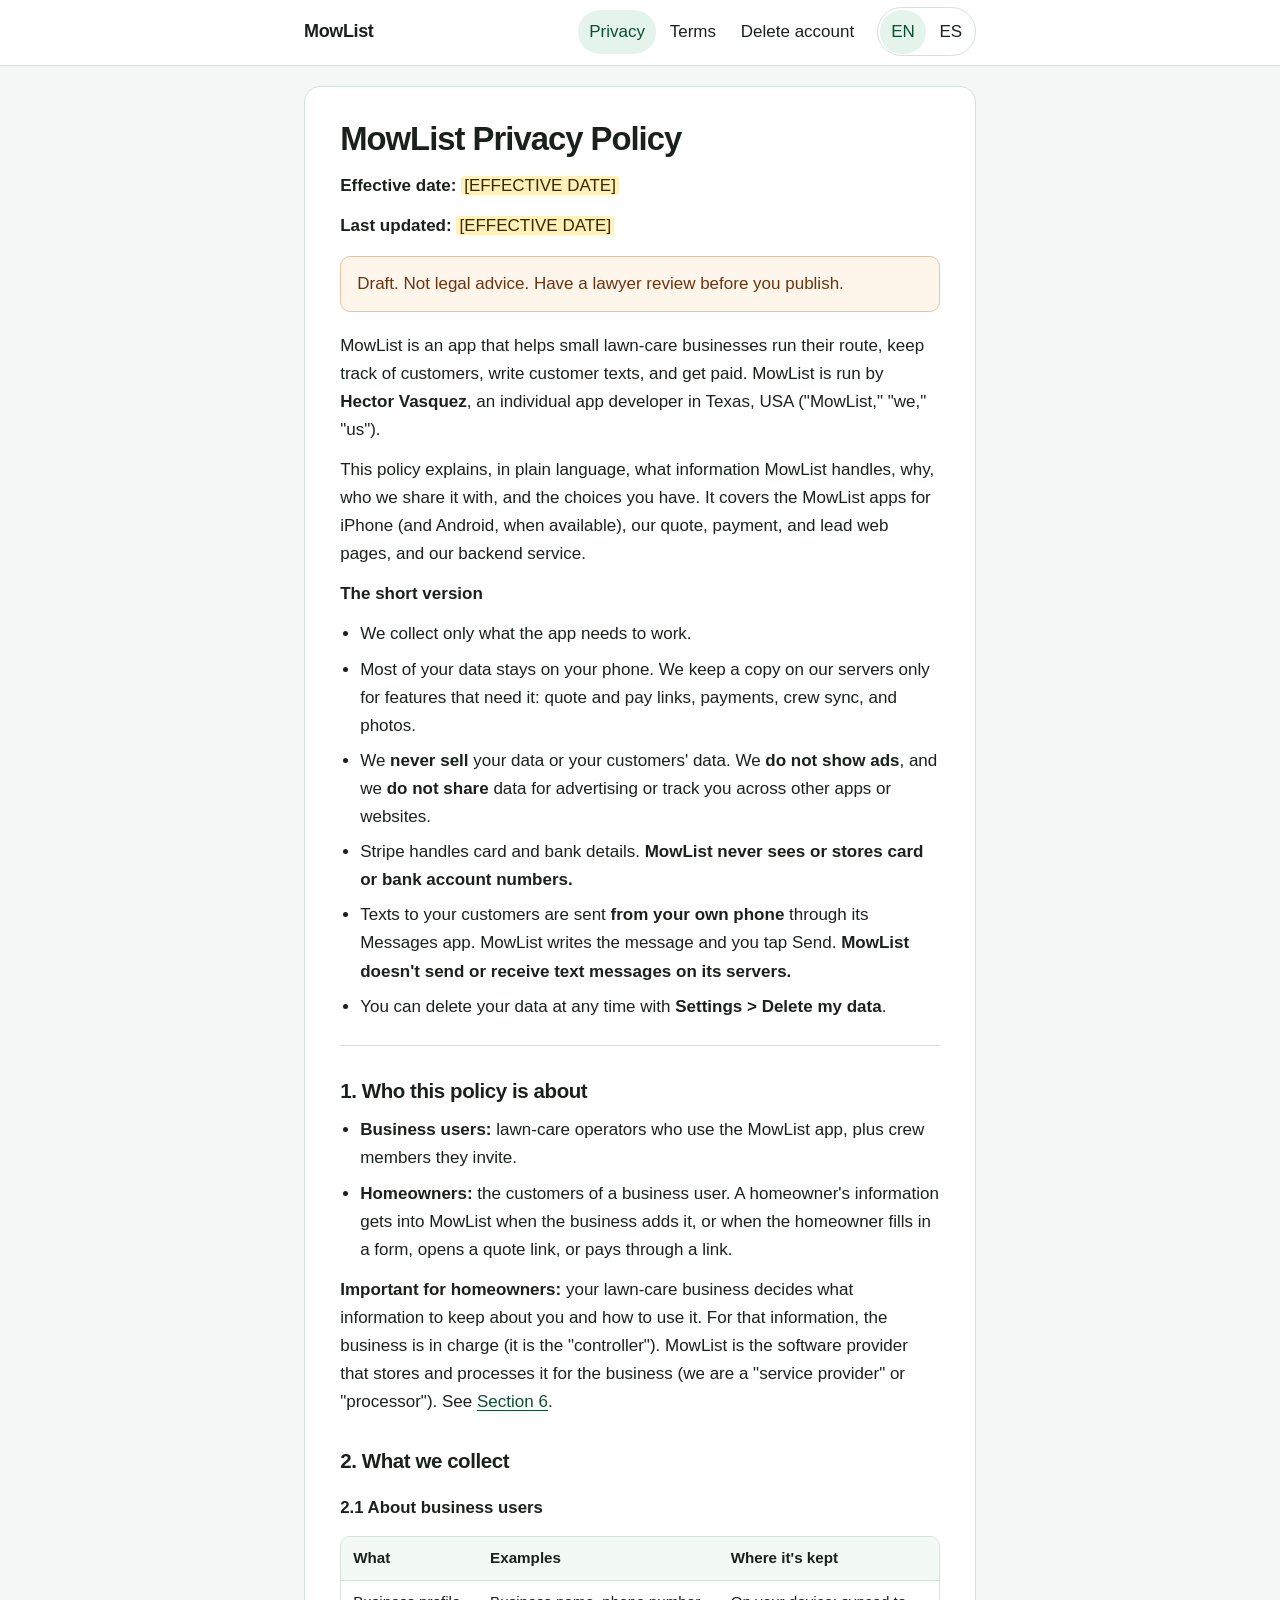
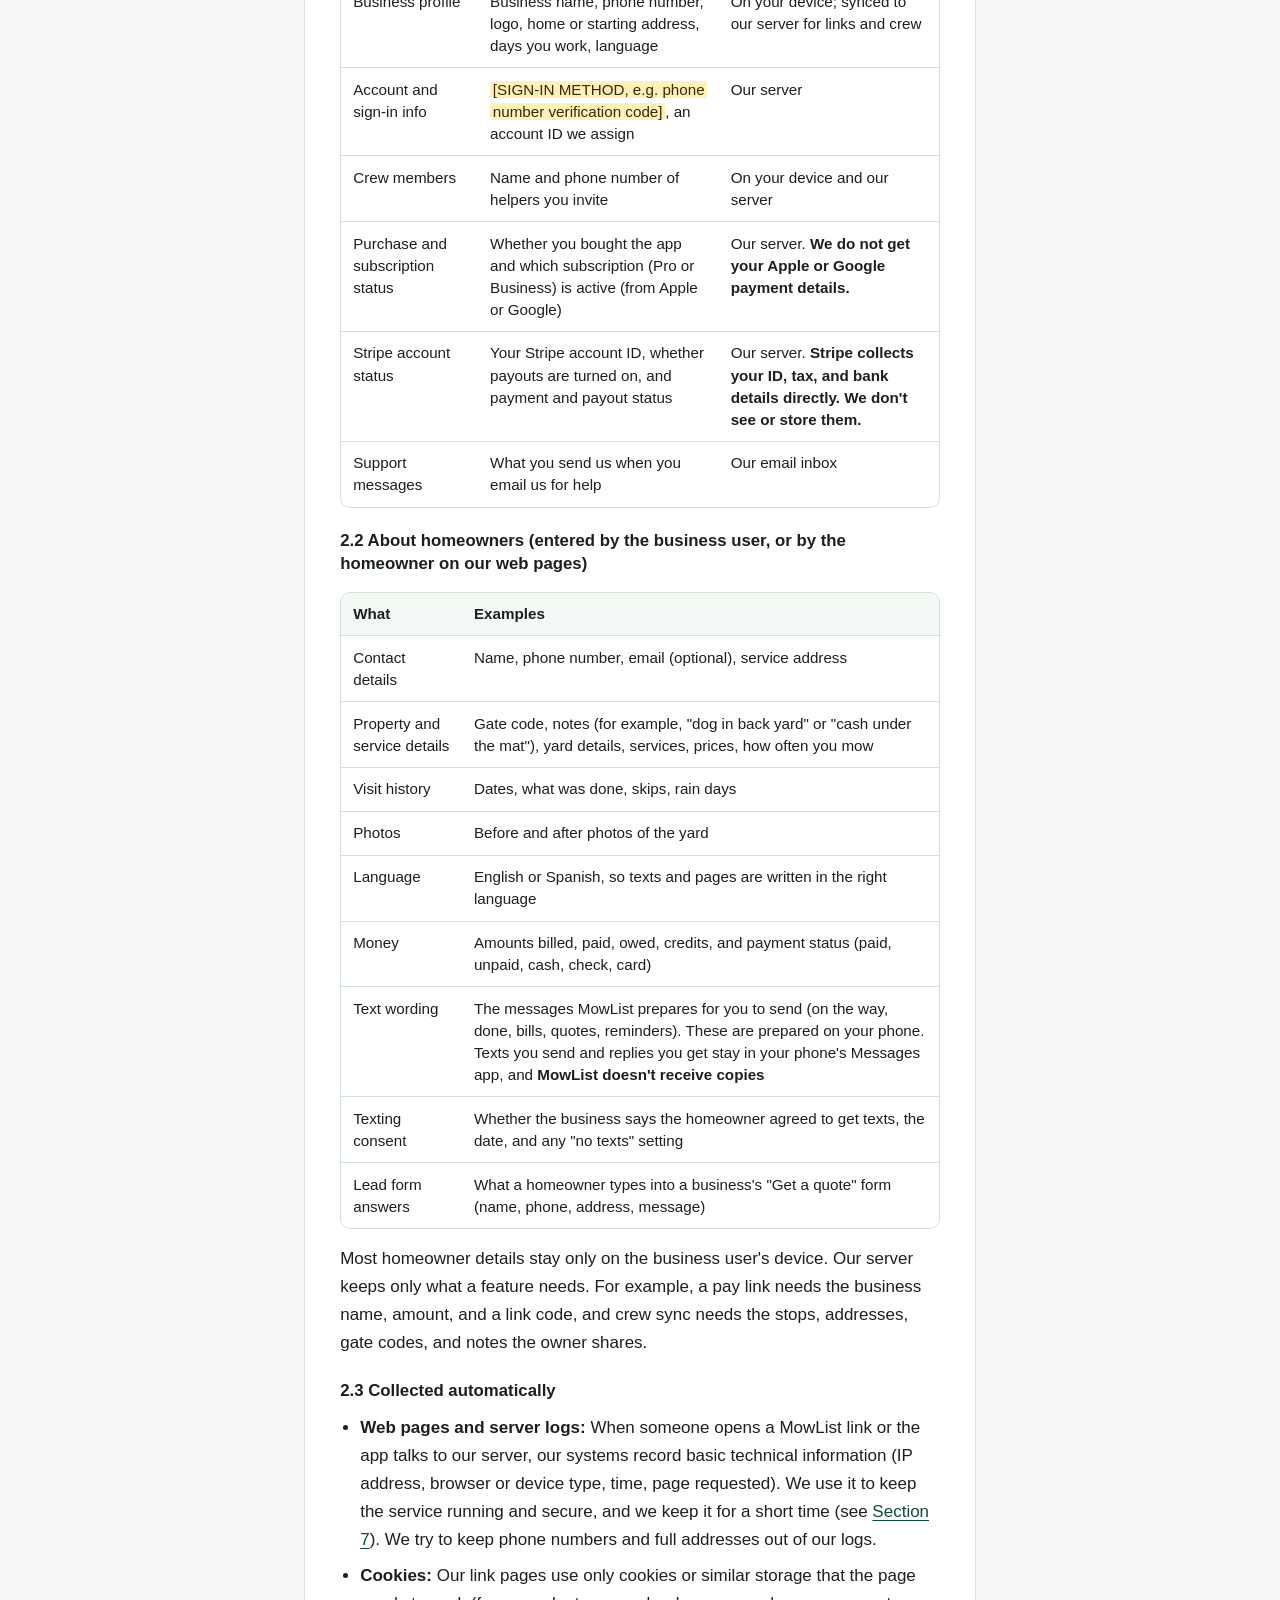
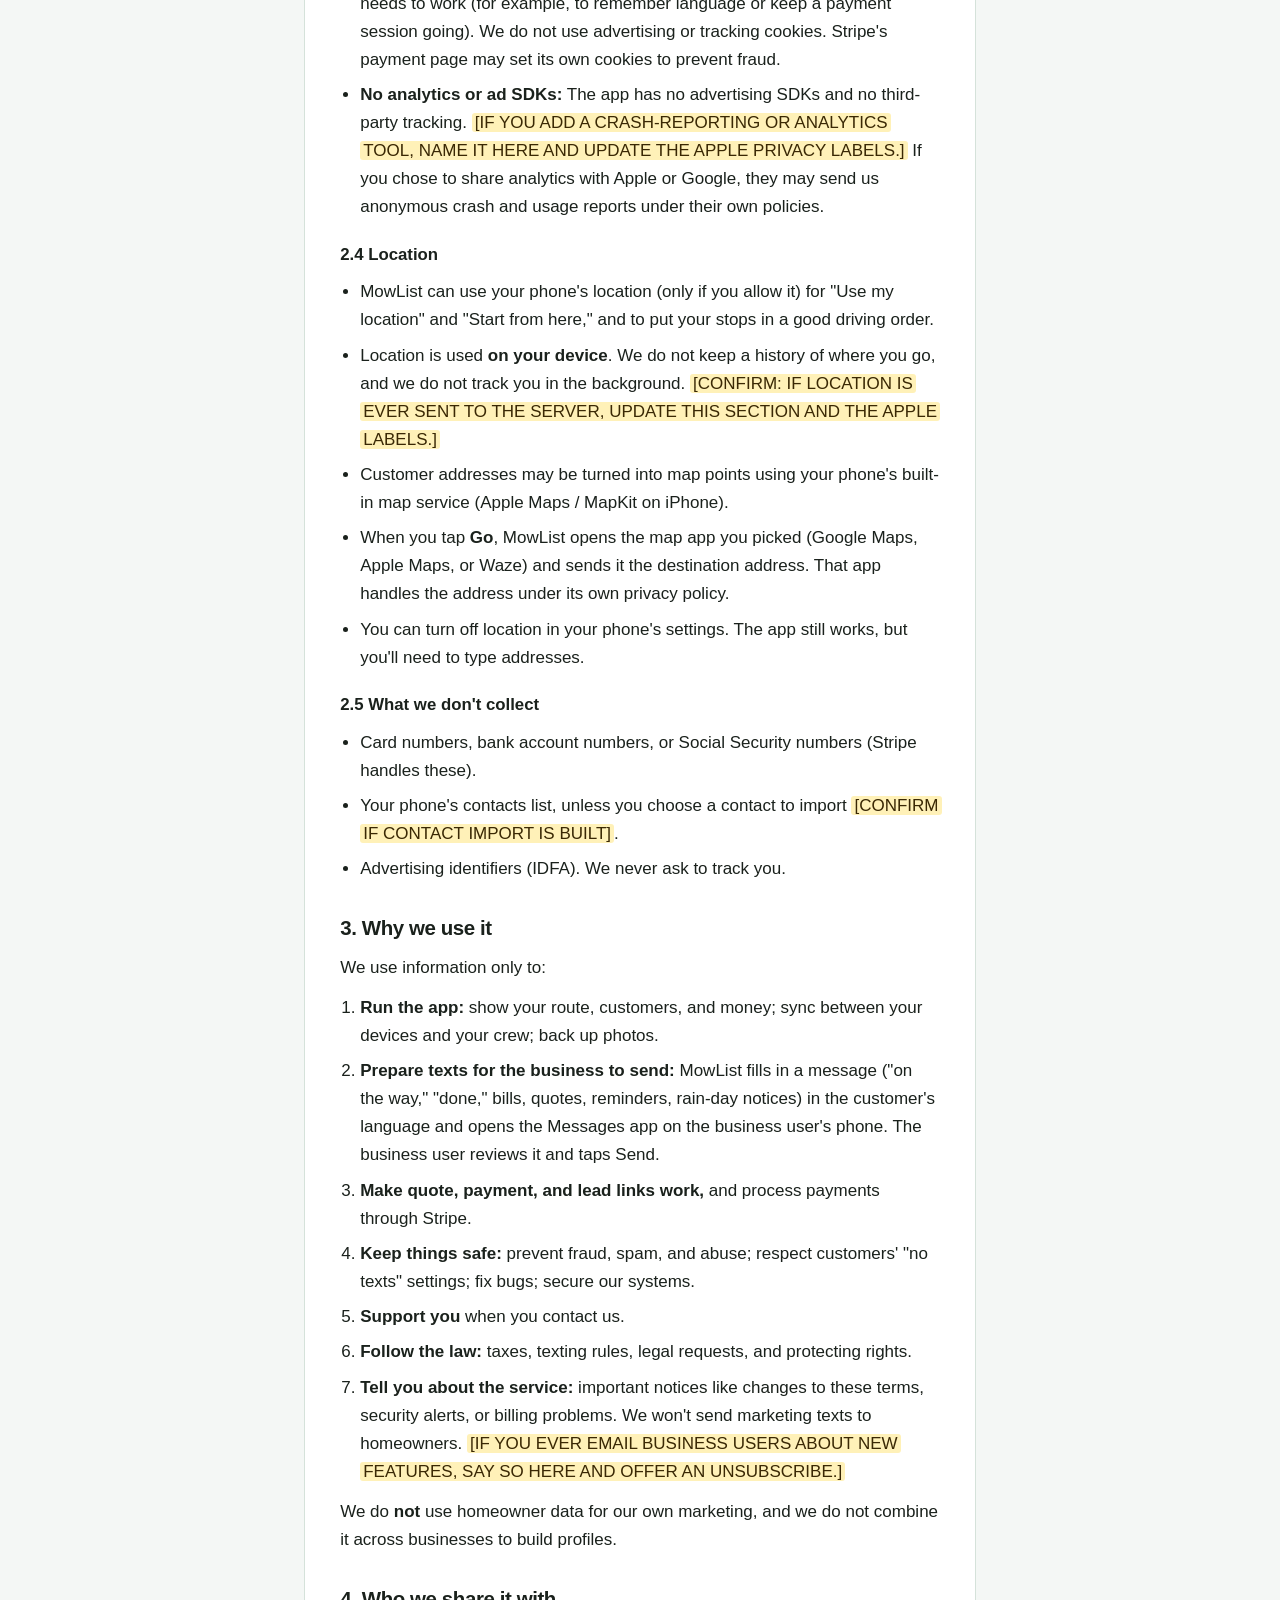
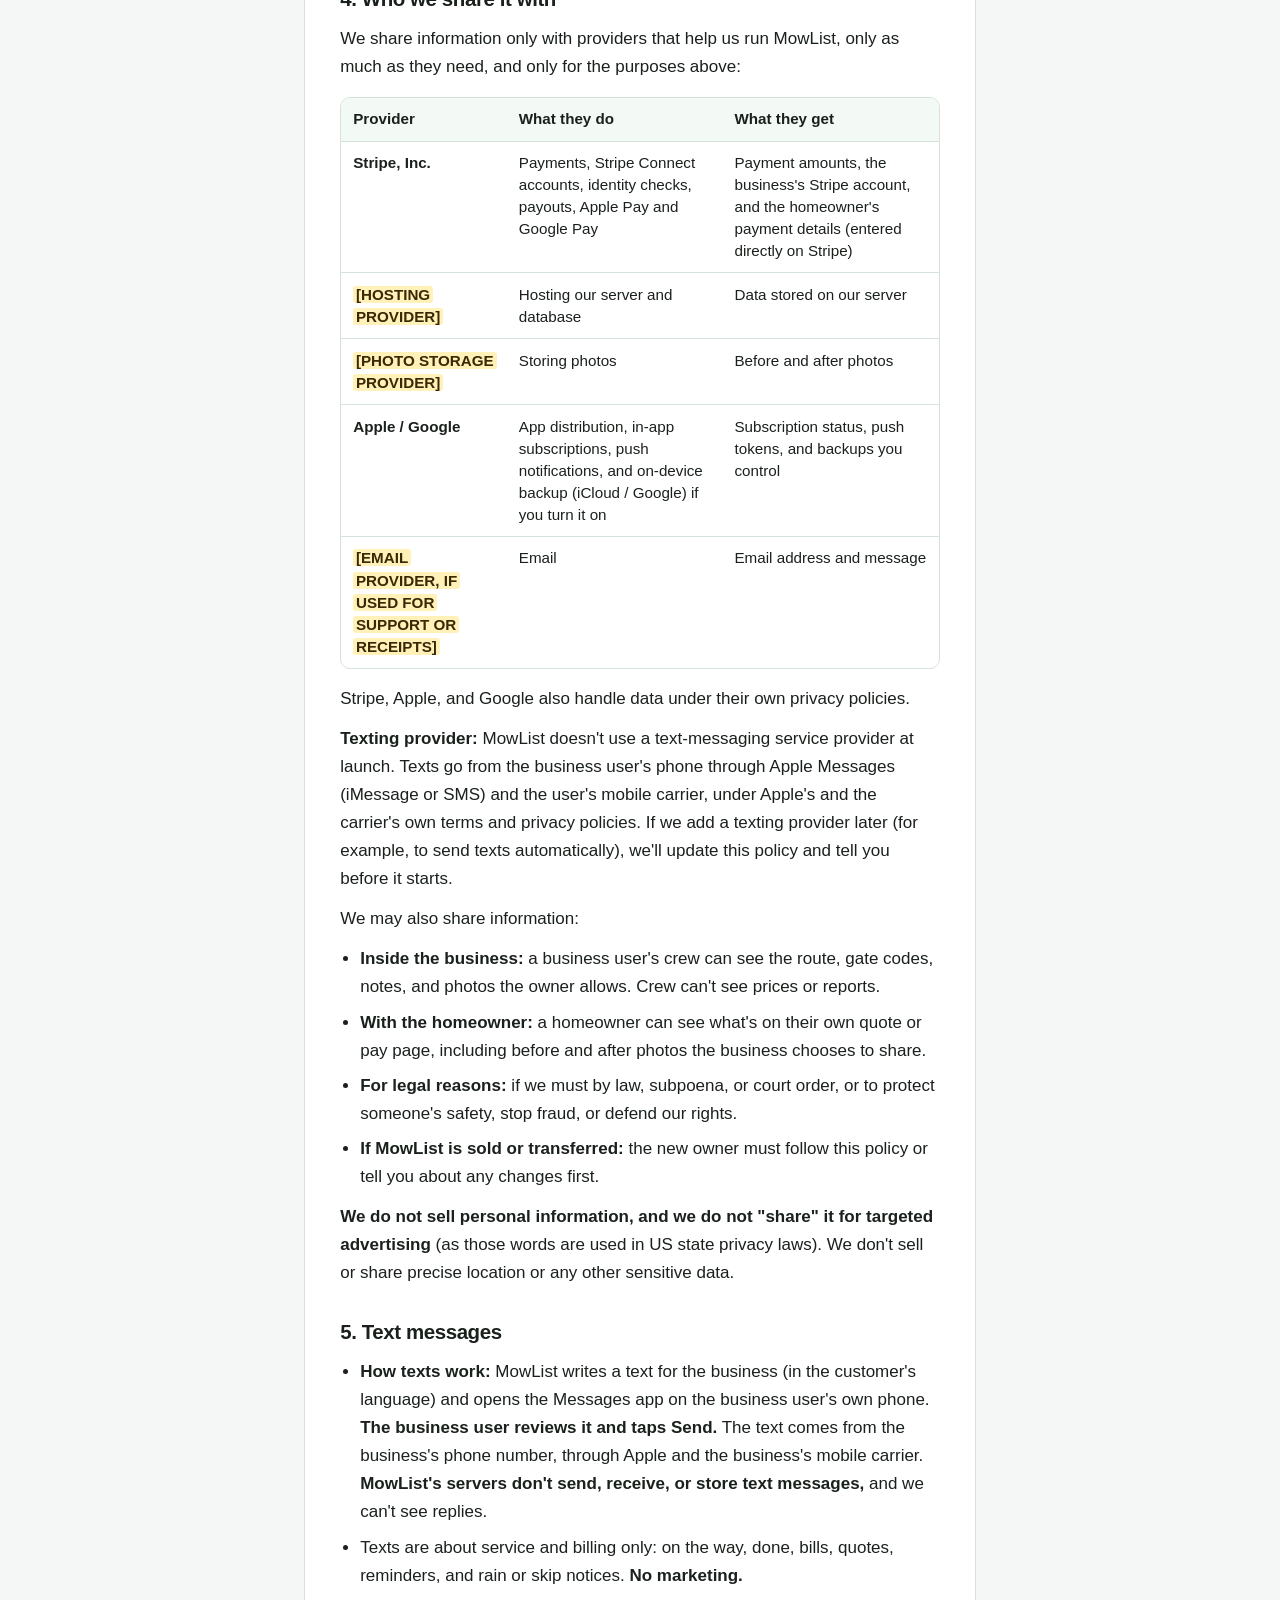
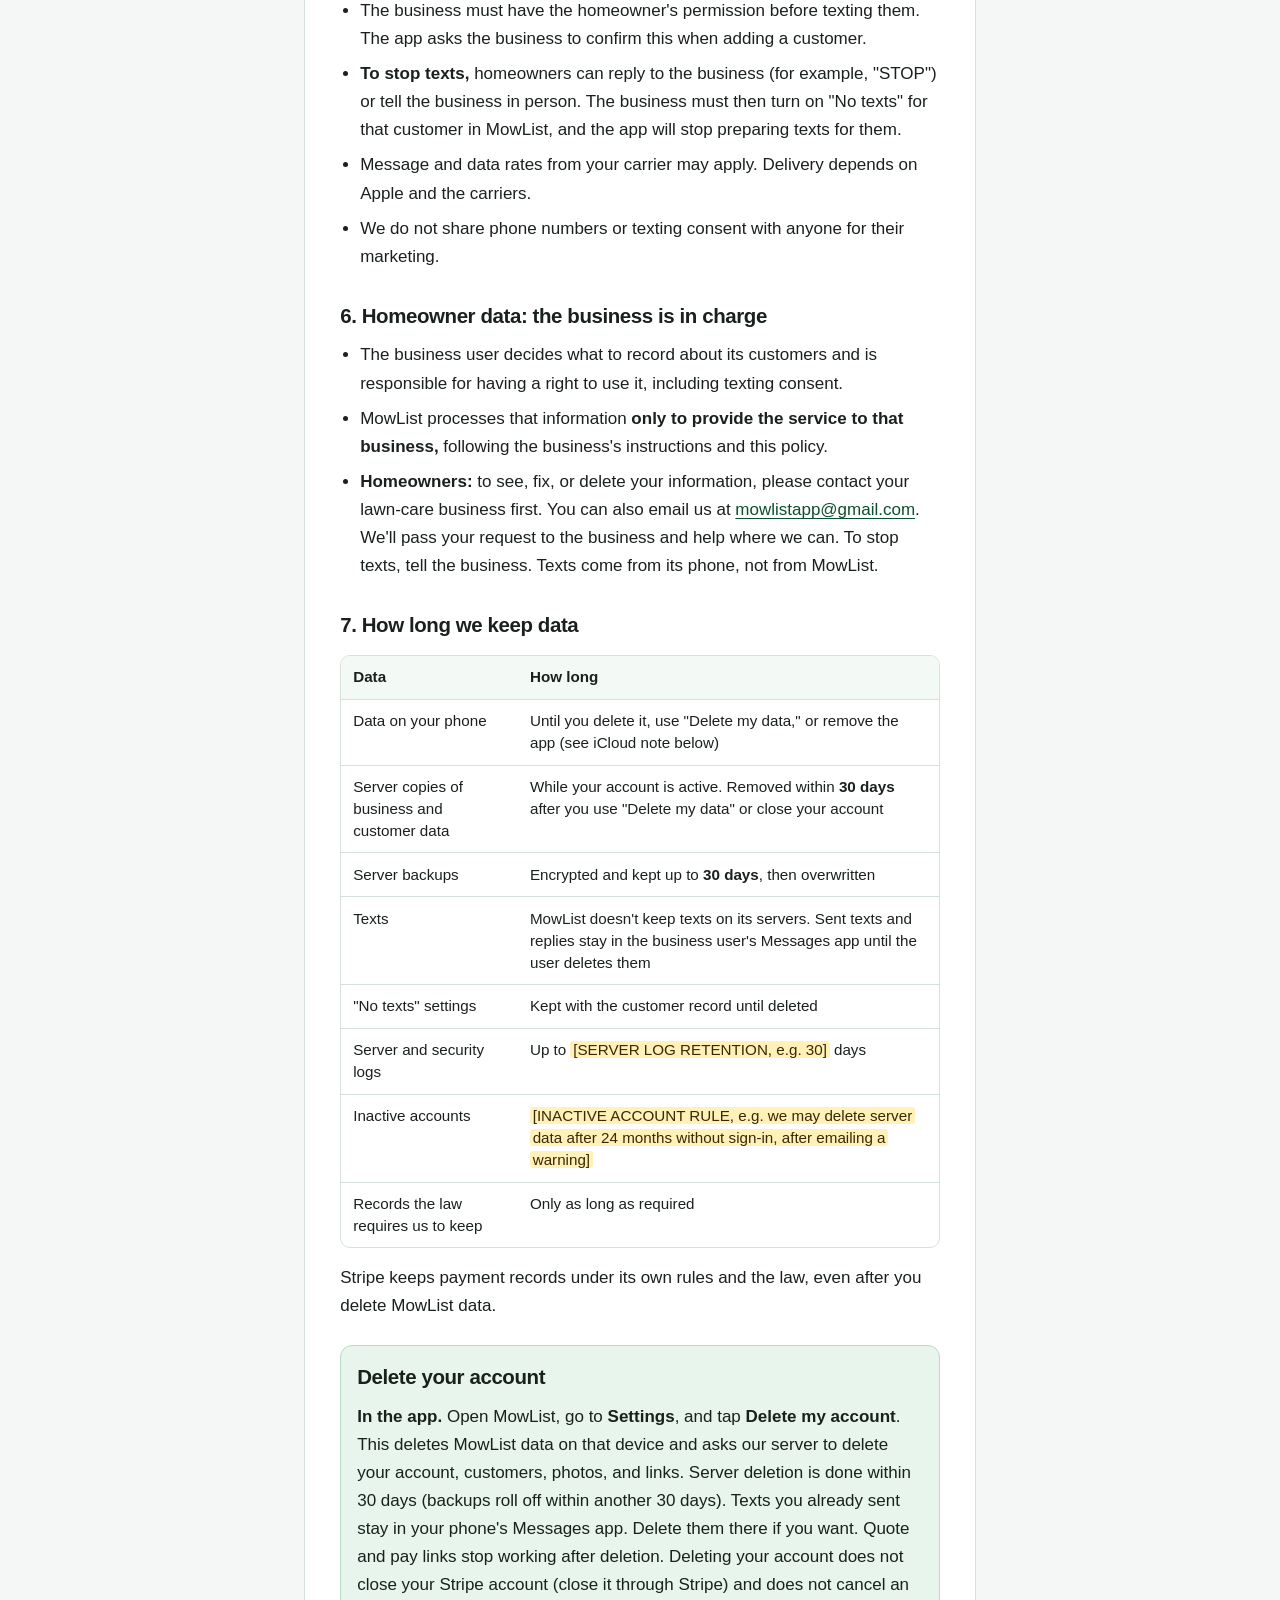
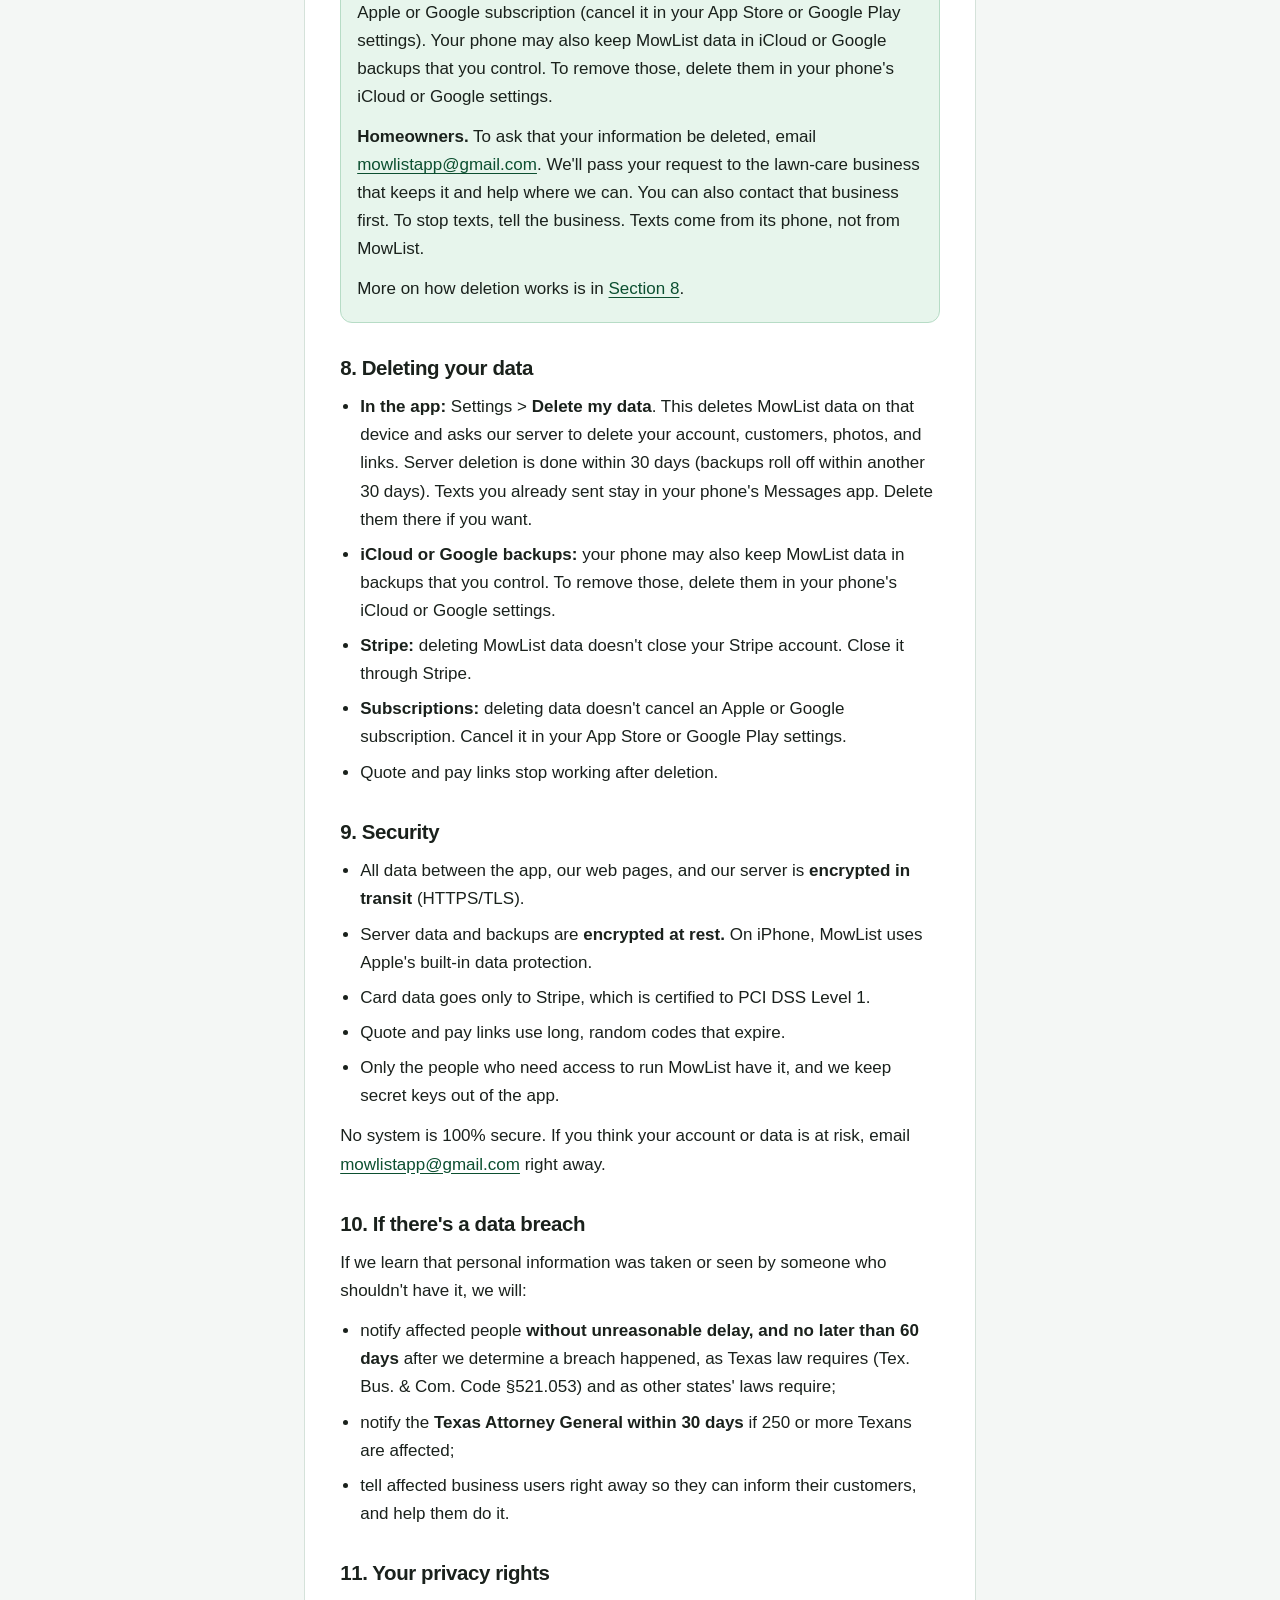
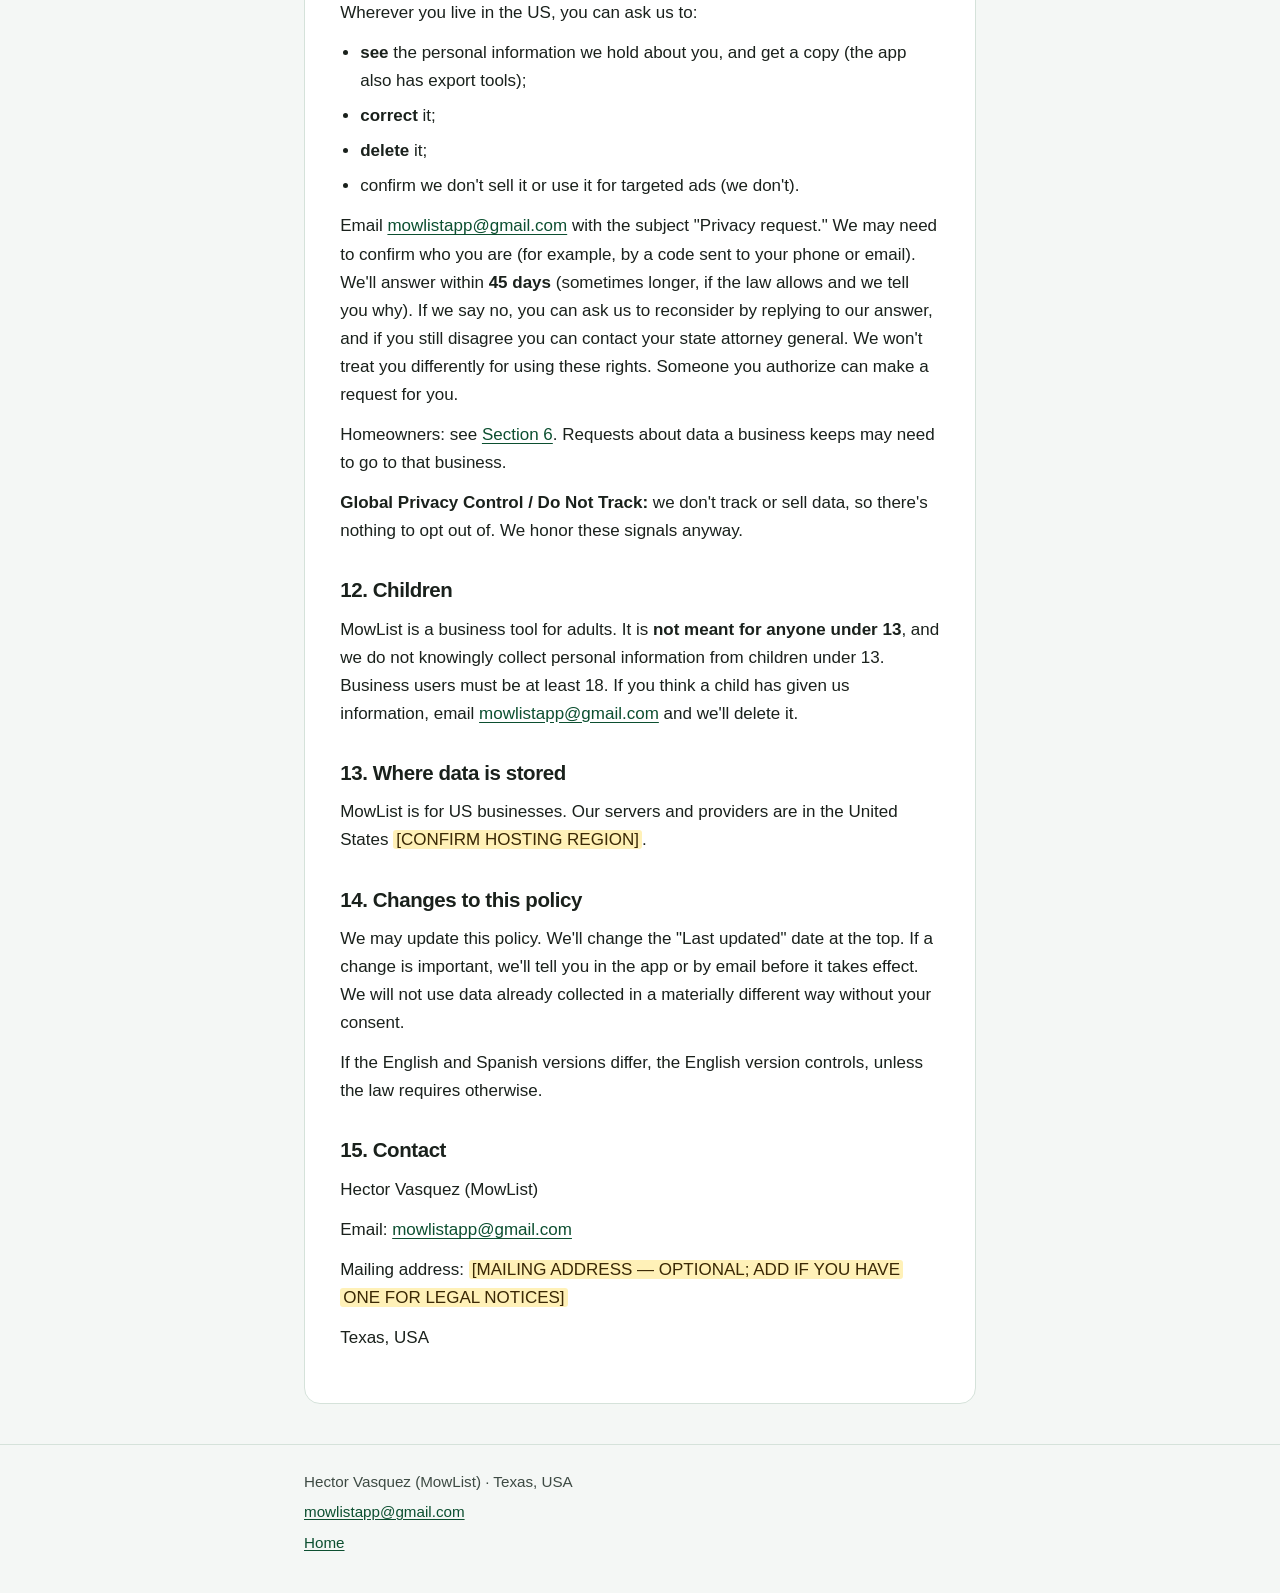
==== privacy.html @ 40f7800d "Publish MowList privacy and terms as static pages Add English and Spanish legal pages for GitHub Pag" ====
<!DOCTYPE html>
<html lang="en">
<head>
  <meta charset="utf-8">
  <meta name="viewport" content="width=device-width, initial-scale=1">
  <meta name="color-scheme" content="light">
  <title>Privacy Policy · MowList</title>
  <meta name="description" content="How MowList handles information, and how to delete your account.">
  <link rel="canonical" href="https://donhector512.github.io/mowlist-legal/privacy.html">
  <link rel="alternate" hreflang="en" href="https://donhector512.github.io/mowlist-legal/privacy.html">
  <link rel="alternate" hreflang="es" href="https://donhector512.github.io/mowlist-legal/es/privacy.html">
  <link rel="alternate" hreflang="x-default" href="https://donhector512.github.io/mowlist-legal/privacy.html">
  <link rel="stylesheet" href="styles.css">
</head>
<body>
  <a class="skip" href="#content">Skip to content</a>
  <header class="site-header">
    <div class="wrap">
      <a class="brand" href="index.html">MowList</a>
      <nav class="site-nav" aria-label="Pages">
        <a href="privacy.html" aria-current="page">Privacy</a>
        <a href="terms.html">Terms</a>
        <a href="#delete">Delete account</a>
      </nav>
      <nav class="lang" aria-label="Language">
        <a href="privacy.html" lang="en" hreflang="en" aria-current="true">EN</a>
        <a href="es/privacy.html" lang="es" hreflang="es">ES</a>
      </nav>
    </div>
  </header>
  <main id="content">
    <article class="paper wrap">
<h1>MowList Privacy Policy</h1>
<p><strong>Effective date:</strong> <span class="placeholder">[EFFECTIVE DATE]</span></p>
<p><strong>Last updated:</strong> <span class="placeholder">[EFFECTIVE DATE]</span></p>
<aside class="draft" role="note">
<p>Draft. Not legal advice. Have a lawyer review before you publish.</p>
</aside>
<p>MowList is an app that helps small lawn-care businesses run their route, keep track of customers, write customer texts, and get paid. MowList is run by <strong>Hector Vasquez</strong>, an individual app developer in Texas, USA ("MowList," "we," "us").</p>
<p>This policy explains, in plain language, what information MowList handles, why, who we share it with, and the choices you have. It covers the MowList apps for iPhone (and Android, when available), our quote, payment, and lead web pages, and our backend service.</p>
<p><strong>The short version</strong></p>
<ul>
  <li>We collect only what the app needs to work.</li>
  <li>Most of your data stays on your phone. We keep a copy on our servers only for features that need it: quote and pay links, payments, crew sync, and photos.</li>
  <li>We <strong>never sell</strong> your data or your customers' data. We <strong>do not show ads</strong>, and we <strong>do not share</strong> data for advertising or track you across other apps or websites.</li>
  <li>Stripe handles card and bank details. <strong>MowList never sees or stores card or bank account numbers.</strong></li>
  <li>Texts to your customers are sent <strong>from your own phone</strong> through its Messages app. MowList writes the message and you tap Send. <strong>MowList doesn't send or receive text messages on its servers.</strong></li>
  <li>You can delete your data at any time with <strong>Settings &gt; Delete my data</strong>.</li>
</ul>
<hr>
<h2 id="s1">1. Who this policy is about</h2>
<ul>
  <li><strong>Business users:</strong> lawn-care operators who use the MowList app, plus crew members they invite.</li>
  <li><strong>Homeowners:</strong> the customers of a business user. A homeowner's information gets into MowList when the business adds it, or when the homeowner fills in a form, opens a quote link, or pays through a link.</li>
</ul>
<p><strong>Important for homeowners:</strong> your lawn-care business decides what information to keep about you and how to use it. For that information, the business is in charge (it is the "controller"). MowList is the software provider that stores and processes it for the business (we are a "service provider" or "processor"). See <a href="#s6">Section 6</a>.</p>
<h2 id="s2">2. What we collect</h2>
<h3>2.1 About business users</h3>
<div class="table-wrap">
  <table>
    <thead><tr><th scope="col">What</th><th scope="col">Examples</th><th scope="col">Where it's kept</th></tr></thead>
    <tbody>
    <tr><td>Business profile</td><td>Business name, phone number, logo, home or starting address, days you work, language</td><td>On your device; synced to our server for links and crew</td></tr>
    <tr><td>Account and sign-in info</td><td><span class="placeholder">[SIGN-IN METHOD, e.g. phone number verification code]</span>, an account ID we assign</td><td>Our server</td></tr>
    <tr><td>Crew members</td><td>Name and phone number of helpers you invite</td><td>On your device and our server</td></tr>
    <tr><td>Purchase and subscription status</td><td>Whether you bought the app and which subscription (Pro or Business) is active (from Apple or Google)</td><td>Our server. <strong>We do not get your Apple or Google payment details.</strong></td></tr>
    <tr><td>Stripe account status</td><td>Your Stripe account ID, whether payouts are turned on, and payment and payout status</td><td>Our server. <strong>Stripe collects your ID, tax, and bank details directly. We don't see or store them.</strong></td></tr>
    <tr><td>Support messages</td><td>What you send us when you email us for help</td><td>Our email inbox</td></tr>
    </tbody>
  </table>
</div>
<h3>2.2 About homeowners (entered by the business user, or by the homeowner on our web pages)</h3>
<div class="table-wrap">
  <table>
    <thead><tr><th scope="col">What</th><th scope="col">Examples</th></tr></thead>
    <tbody>
    <tr><td>Contact details</td><td>Name, phone number, email (optional), service address</td></tr>
    <tr><td>Property and service details</td><td>Gate code, notes (for example, "dog in back yard" or "cash under the mat"), yard details, services, prices, how often you mow</td></tr>
    <tr><td>Visit history</td><td>Dates, what was done, skips, rain days</td></tr>
    <tr><td>Photos</td><td>Before and after photos of the yard</td></tr>
    <tr><td>Language</td><td>English or Spanish, so texts and pages are written in the right language</td></tr>
    <tr><td>Money</td><td>Amounts billed, paid, owed, credits, and payment status (paid, unpaid, cash, check, card)</td></tr>
    <tr><td>Text wording</td><td>The messages MowList prepares for you to send (on the way, done, bills, quotes, reminders). These are prepared on your phone. Texts you send and replies you get stay in your phone's Messages app, and <strong>MowList doesn't receive copies</strong></td></tr>
    <tr><td>Texting consent</td><td>Whether the business says the homeowner agreed to get texts, the date, and any "no texts" setting</td></tr>
    <tr><td>Lead form answers</td><td>What a homeowner types into a business's "Get a quote" form (name, phone, address, message)</td></tr>
    </tbody>
  </table>
</div>
<p>Most homeowner details stay only on the business user's device. Our server keeps only what a feature needs. For example, a pay link needs the business name, amount, and a link code, and crew sync needs the stops, addresses, gate codes, and notes the owner shares.</p>
<h3>2.3 Collected automatically</h3>
<ul>
  <li><strong>Web pages and server logs:</strong> When someone opens a MowList link or the app talks to our server, our systems record basic technical information (IP address, browser or device type, time, page requested). We use it to keep the service running and secure, and we keep it for a short time (see <a href="#s7">Section 7</a>). We try to keep phone numbers and full addresses out of our logs.</li>
  <li><strong>Cookies:</strong> Our link pages use only cookies or similar storage that the page needs to work (for example, to remember language or keep a payment session going). We do not use advertising or tracking cookies. Stripe's payment page may set its own cookies to prevent fraud.</li>
  <li><strong>No analytics or ad SDKs:</strong> The app has no advertising SDKs and no third-party tracking. <span class="placeholder">[IF YOU ADD A CRASH-REPORTING OR ANALYTICS TOOL, NAME IT HERE AND UPDATE THE APPLE PRIVACY LABELS.]</span> If you chose to share analytics with Apple or Google, they may send us anonymous crash and usage reports under their own policies.</li>
</ul>
<h3>2.4 Location</h3>
<ul>
  <li>MowList can use your phone's location (only if you allow it) for "Use my location" and "Start from here," and to put your stops in a good driving order.</li>
  <li>Location is used <strong>on your device</strong>. We do not keep a history of where you go, and we do not track you in the background. <span class="placeholder">[CONFIRM: IF LOCATION IS EVER SENT TO THE SERVER, UPDATE THIS SECTION AND THE APPLE LABELS.]</span></li>
  <li>Customer addresses may be turned into map points using your phone's built-in map service (Apple Maps / MapKit on iPhone).</li>
  <li>When you tap <strong>Go</strong>, MowList opens the map app you picked (Google Maps, Apple Maps, or Waze) and sends it the destination address. That app handles the address under its own privacy policy.</li>
  <li>You can turn off location in your phone's settings. The app still works, but you'll need to type addresses.</li>
</ul>
<h3>2.5 What we don't collect</h3>
<ul>
  <li>Card numbers, bank account numbers, or Social Security numbers (Stripe handles these).</li>
  <li>Your phone's contacts list, unless you choose a contact to import <span class="placeholder">[CONFIRM IF CONTACT IMPORT IS BUILT]</span>.</li>
  <li>Advertising identifiers (IDFA). We never ask to track you.</li>
</ul>
<h2 id="s3">3. Why we use it</h2>
<p>We use information only to:</p>
<ol>
  <li><strong>Run the app:</strong> show your route, customers, and money; sync between your devices and your crew; back up photos.</li>
  <li><strong>Prepare texts for the business to send:</strong> MowList fills in a message ("on the way," "done," bills, quotes, reminders, rain-day notices) in the customer's language and opens the Messages app on the business user's phone. The business user reviews it and taps Send.</li>
  <li><strong>Make quote, payment, and lead links work,</strong> and process payments through Stripe.</li>
  <li><strong>Keep things safe:</strong> prevent fraud, spam, and abuse; respect customers' "no texts" settings; fix bugs; secure our systems.</li>
  <li><strong>Support you</strong> when you contact us.</li>
  <li><strong>Follow the law:</strong> taxes, texting rules, legal requests, and protecting rights.</li>
  <li><strong>Tell you about the service:</strong> important notices like changes to these terms, security alerts, or billing problems. We won't send marketing texts to homeowners. <span class="placeholder">[IF YOU EVER EMAIL BUSINESS USERS ABOUT NEW FEATURES, SAY SO HERE AND OFFER AN UNSUBSCRIBE.]</span></li>
</ol>
<p>We do <strong>not</strong> use homeowner data for our own marketing, and we do not combine it across businesses to build profiles.</p>
<h2 id="s4">4. Who we share it with</h2>
<p>We share information only with providers that help us run MowList, only as much as they need, and only for the purposes above:</p>
<div class="table-wrap">
  <table>
    <thead><tr><th scope="col">Provider</th><th scope="col">What they do</th><th scope="col">What they get</th></tr></thead>
    <tbody>
    <tr><td><strong>Stripe, Inc.</strong></td><td>Payments, Stripe Connect accounts, identity checks, payouts, Apple Pay and Google Pay</td><td>Payment amounts, the business's Stripe account, and the homeowner's payment details (entered directly on Stripe)</td></tr>
    <tr><td><strong><span class="placeholder">[HOSTING PROVIDER]</span></strong></td><td>Hosting our server and database</td><td>Data stored on our server</td></tr>
    <tr><td><strong><span class="placeholder">[PHOTO STORAGE PROVIDER]</span></strong></td><td>Storing photos</td><td>Before and after photos</td></tr>
    <tr><td><strong>Apple / Google</strong></td><td>App distribution, in-app subscriptions, push notifications, and on-device backup (iCloud / Google) if you turn it on</td><td>Subscription status, push tokens, and backups you control</td></tr>
    <tr><td><strong><span class="placeholder">[EMAIL PROVIDER, IF USED FOR SUPPORT OR RECEIPTS]</span></strong></td><td>Email</td><td>Email address and message</td></tr>
    </tbody>
  </table>
</div>
<p>Stripe, Apple, and Google also handle data under their own privacy policies.</p>
<p><strong>Texting provider:</strong> MowList doesn't use a text-messaging service provider at launch. Texts go from the business user's phone through Apple Messages (iMessage or SMS) and the user's mobile carrier, under Apple's and the carrier's own terms and privacy policies. If we add a texting provider later (for example, to send texts automatically), we'll update this policy and tell you before it starts.</p>
<p>We may also share information:</p>
<ul>
  <li><strong>Inside the business:</strong> a business user's crew can see the route, gate codes, notes, and photos the owner allows. Crew can't see prices or reports.</li>
  <li><strong>With the homeowner:</strong> a homeowner can see what's on their own quote or pay page, including before and after photos the business chooses to share.</li>
  <li><strong>For legal reasons:</strong> if we must by law, subpoena, or court order, or to protect someone's safety, stop fraud, or defend our rights.</li>
  <li><strong>If MowList is sold or transferred:</strong> the new owner must follow this policy or tell you about any changes first.</li>
</ul>
<p><strong>We do not sell personal information, and we do not "share" it for targeted advertising</strong> (as those words are used in US state privacy laws). We don't sell or share precise location or any other sensitive data.</p>
<h2 id="s5">5. Text messages</h2>
<ul>
  <li><strong>How texts work:</strong> MowList writes a text for the business (in the customer's language) and opens the Messages app on the business user's own phone. <strong>The business user reviews it and taps Send.</strong> The text comes from the business's phone number, through Apple and the business's mobile carrier. <strong>MowList's servers don't send, receive, or store text messages,</strong> and we can't see replies.</li>
  <li>Texts are about service and billing only: on the way, done, bills, quotes, reminders, and rain or skip notices. <strong>No marketing.</strong></li>
  <li>The business must have the homeowner's permission before texting them. The app asks the business to confirm this when adding a customer.</li>
  <li><strong>To stop texts,</strong> homeowners can reply to the business (for example, "STOP") or tell the business in person. The business must then turn on "No texts" for that customer in MowList, and the app will stop preparing texts for them.</li>
  <li>Message and data rates from your carrier may apply. Delivery depends on Apple and the carriers.</li>
  <li>We do not share phone numbers or texting consent with anyone for their marketing.</li>
</ul>
<h2 id="s6">6. Homeowner data: the business is in charge</h2>
<ul>
  <li>The business user decides what to record about its customers and is responsible for having a right to use it, including texting consent.</li>
  <li>MowList processes that information <strong>only to provide the service to that business,</strong> following the business's instructions and this policy.</li>
  <li><strong>Homeowners:</strong> to see, fix, or delete your information, please contact your lawn-care business first. You can also email us at <a href="mailto:mowlistapp@gmail.com">mowlistapp@gmail.com</a>. We'll pass your request to the business and help where we can. To stop texts, tell the business. Texts come from its phone, not from MowList.</li>
</ul>
<h2 id="s7">7. How long we keep data</h2>
<div class="table-wrap">
  <table>
    <thead><tr><th scope="col">Data</th><th scope="col">How long</th></tr></thead>
    <tbody>
    <tr><td>Data on your phone</td><td>Until you delete it, use "Delete my data," or remove the app (see iCloud note below)</td></tr>
    <tr><td>Server copies of business and customer data</td><td>While your account is active. Removed within <strong>30 days</strong> after you use "Delete my data" or close your account</td></tr>
    <tr><td>Server backups</td><td>Encrypted and kept up to <strong>30 days</strong>, then overwritten</td></tr>
    <tr><td>Texts</td><td>MowList doesn't keep texts on its servers. Sent texts and replies stay in the business user's Messages app until the user deletes them</td></tr>
    <tr><td>"No texts" settings</td><td>Kept with the customer record until deleted</td></tr>
    <tr><td>Server and security logs</td><td>Up to <span class="placeholder">[SERVER LOG RETENTION, e.g. 30]</span> days</td></tr>
    <tr><td>Inactive accounts</td><td><span class="placeholder">[INACTIVE ACCOUNT RULE, e.g. we may delete server data after 24 months without sign-in, after emailing a warning]</span></td></tr>
    <tr><td>Records the law requires us to keep</td><td>Only as long as required</td></tr>
    </tbody>
  </table>
</div>
<p>Stripe keeps payment records under its own rules and the law, even after you delete MowList data.</p>
<section class="delete" id="delete">
<h2>Delete your account</h2>
<p><strong>In the app.</strong> Open MowList, go to <strong>Settings</strong>, and tap <strong>Delete my account</strong>. This deletes MowList data on that device and asks our server to delete your account, customers, photos, and links. Server deletion is done within 30 days (backups roll off within another 30 days). Texts you already sent stay in your phone's Messages app. Delete them there if you want. Quote and pay links stop working after deletion. Deleting your account does not close your Stripe account (close it through Stripe) and does not cancel an Apple or Google subscription (cancel it in your App Store or Google Play settings). Your phone may also keep MowList data in iCloud or Google backups that you control. To remove those, delete them in your phone's iCloud or Google settings.</p>
<p><strong>Homeowners.</strong> To ask that your information be deleted, email <a href="mailto:mowlistapp@gmail.com">mowlistapp@gmail.com</a>. We'll pass your request to the lawn-care business that keeps it and help where we can. You can also contact that business first. To stop texts, tell the business. Texts come from its phone, not from MowList.</p>
<p>More on how deletion works is in <a href="#s8">Section 8</a>.</p>
</section>
<h2 id="s8">8. Deleting your data</h2>
<ul>
  <li><strong>In the app:</strong> Settings &gt; <strong>Delete my data</strong>. This deletes MowList data on that device and asks our server to delete your account, customers, photos, and links. Server deletion is done within 30 days (backups roll off within another 30 days). Texts you already sent stay in your phone's Messages app. Delete them there if you want.</li>
  <li><strong>iCloud or Google backups:</strong> your phone may also keep MowList data in backups that you control. To remove those, delete them in your phone's iCloud or Google settings.</li>
  <li><strong>Stripe:</strong> deleting MowList data doesn't close your Stripe account. Close it through Stripe.</li>
  <li><strong>Subscriptions:</strong> deleting data doesn't cancel an Apple or Google subscription. Cancel it in your App Store or Google Play settings.</li>
  <li>Quote and pay links stop working after deletion.</li>
</ul>
<h2 id="s9">9. Security</h2>
<ul>
  <li>All data between the app, our web pages, and our server is <strong>encrypted in transit</strong> (HTTPS/TLS).</li>
  <li>Server data and backups are <strong>encrypted at rest.</strong> On iPhone, MowList uses Apple's built-in data protection.</li>
  <li>Card data goes only to Stripe, which is certified to PCI DSS Level 1.</li>
  <li>Quote and pay links use long, random codes that expire.</li>
  <li>Only the people who need access to run MowList have it, and we keep secret keys out of the app.</li>
</ul>
<p>No system is 100% secure. If you think your account or data is at risk, email <a href="mailto:mowlistapp@gmail.com">mowlistapp@gmail.com</a> right away.</p>
<h2 id="s10">10. If there's a data breach</h2>
<p>If we learn that personal information was taken or seen by someone who shouldn't have it, we will:</p>
<ul>
  <li>notify affected people <strong>without unreasonable delay, and no later than 60 days</strong> after we determine a breach happened, as Texas law requires (Tex. Bus. &amp; Com. Code §521.053) and as other states' laws require;</li>
  <li>notify the <strong>Texas Attorney General within 30 days</strong> if 250 or more Texans are affected;</li>
  <li>tell affected business users right away so they can inform their customers, and help them do it.</li>
</ul>
<h2 id="s11">11. Your privacy rights</h2>
<p>Wherever you live in the US, you can ask us to:</p>
<ul>
  <li><strong>see</strong> the personal information we hold about you, and get a copy (the app also has export tools);</li>
  <li><strong>correct</strong> it;</li>
  <li><strong>delete</strong> it;</li>
  <li>confirm we don't sell it or use it for targeted ads (we don't).</li>
</ul>
<p>Email <a href="mailto:mowlistapp@gmail.com">mowlistapp@gmail.com</a> with the subject "Privacy request." We may need to confirm who you are (for example, by a code sent to your phone or email). We'll answer within <strong>45 days</strong> (sometimes longer, if the law allows and we tell you why). If we say no, you can ask us to reconsider by replying to our answer, and if you still disagree you can contact your state attorney general. We won't treat you differently for using these rights. Someone you authorize can make a request for you.</p>
<p>Homeowners: see <a href="#s6">Section 6</a>. Requests about data a business keeps may need to go to that business.</p>
<p><strong>Global Privacy Control / Do Not Track:</strong> we don't track or sell data, so there's nothing to opt out of. We honor these signals anyway.</p>
<h2 id="s12">12. Children</h2>
<p>MowList is a business tool for adults. It is <strong>not meant for anyone under 13</strong>, and we do not knowingly collect personal information from children under 13. Business users must be at least 18. If you think a child has given us information, email <a href="mailto:mowlistapp@gmail.com">mowlistapp@gmail.com</a> and we'll delete it.</p>
<h2 id="s13">13. Where data is stored</h2>
<p>MowList is for US businesses. Our servers and providers are in the United States <span class="placeholder">[CONFIRM HOSTING REGION]</span>.</p>
<h2 id="s14">14. Changes to this policy</h2>
<p>We may update this policy. We'll change the "Last updated" date at the top. If a change is important, we'll tell you in the app or by email before it takes effect. We will not use data already collected in a materially different way without your consent.</p>
<p>If the English and Spanish versions differ, the English version controls, unless the law requires otherwise.</p>
<h2 id="s15">15. Contact</h2>
<p>Hector Vasquez (MowList)</p>
<p>Email: <a href="mailto:mowlistapp@gmail.com">mowlistapp@gmail.com</a></p>
<p>Mailing address: <span class="placeholder">[MAILING ADDRESS — OPTIONAL; ADD IF YOU HAVE ONE FOR LEGAL NOTICES]</span></p>
<p>Texas, USA</p>
    </article>
  </main>
  <footer>
    <div class="wrap">
      <p>Hector Vasquez (MowList) · Texas, USA</p>
      <p><a href="mailto:mowlistapp@gmail.com">mowlistapp@gmail.com</a></p>
      <p><a href="index.html">Home</a></p>
    </div>
  </footer>
</body>
</html>
---- styles.css ----
:root {
  --bg: #f4f7f5;
  --paper: #ffffff;
  --ink: #1a211c;
  --muted: #3d4a43;
  --line: #d5e2da;
  --accent: #0c4f30;
  --accent-soft: #e5f4eb;
  --draft-bg: #fff6eb;
  --draft-border: #e4c4a4;
  --draft-ink: #6a3410;
  --ph-bg: #fff1b8;
  --ph-ink: #3a2804;
  --delete-bg: #e7f5ec;
  --delete-border: #b7dcc6;
  --max: 42rem;
  color-scheme: light;
}

* { box-sizing: border-box; }

html { scroll-behavior: auto; }

body {
  margin: 0;
  background: var(--bg);
  color: var(--ink);
  font-family: -apple-system, BlinkMacSystemFont, "Segoe UI", Roboto, "Helvetica Neue", Arial, sans-serif;
  font-size: 1.0625rem;
  line-height: 1.65;
}

.skip {
  position: absolute;
  left: 0.75rem;
  top: -4rem;
  background: var(--accent);
  color: #fff;
  padding: 0.55rem 0.8rem;
  border-radius: 8px;
  z-index: 2;
}

.skip:focus { top: 0.75rem; }

a {
  color: var(--accent);
  text-underline-offset: 0.15em;
}

a:hover { text-decoration-thickness: 2px; }

:focus-visible {
  outline: 3px solid var(--accent);
  outline-offset: 2px;
}

.wrap {
  width: min(100% - 2rem, var(--max));
  margin-inline: auto;
}

.site-header {
  background: var(--paper);
  border-bottom: 1px solid var(--line);
}

.site-header .wrap {
  display: grid;
  grid-template-columns: 1fr auto;
  grid-template-areas:
    "brand lang"
    "nav nav";
  align-items: center;
  column-gap: 0.75rem;
  row-gap: 0.1rem;
  padding: 0.45rem 0 0.55rem;
}

.brand {
  grid-area: brand;
  justify-self: start;
  color: var(--ink);
  font-weight: 700;
  font-size: 1.125rem;
  letter-spacing: -0.02em;
  text-decoration: none;
  min-height: 44px;
  display: inline-flex;
  align-items: center;
}

.lang { grid-area: lang; justify-self: end; }

.site-nav { grid-area: nav; }

.site-nav,
.lang {
  display: flex;
  flex-wrap: wrap;
  gap: 0.15rem;
}

.site-nav a,
.lang a {
  color: var(--ink);
  text-decoration: none;
  min-height: 44px;
  padding: 0.35rem 0.7rem;
  border-radius: 999px;
  display: inline-flex;
  align-items: center;
}

.site-nav a:hover,
.lang a:hover,
.site-nav a[aria-current="page"],
.lang a[aria-current="true"] {
  background: var(--accent-soft);
  color: var(--accent);
}

.lang {
  border: 1px solid var(--line);
  border-radius: 999px;
  padding: 0.1rem;
}

main { padding: 1.25rem 0 2.5rem; }

.paper {
  background: var(--paper);
  border: 1px solid var(--line);
  border-radius: 16px;
  padding: 1.25rem 1.05rem 1.75rem;
}

h1 {
  margin: 0 0 0.85rem;
  font-size: 1.85rem;
  line-height: 1.2;
  letter-spacing: -0.03em;
}

h2 {
  margin: 2rem 0 0.7rem;
  font-size: 1.28rem;
  line-height: 1.3;
  letter-spacing: -0.02em;
  scroll-margin-top: 1rem;
}

h3 {
  margin: 1.4rem 0 0.45rem;
  font-size: 1.05rem;
  line-height: 1.35;
}

p, ul, ol { margin: 0.75rem 0; }

ul, ol { padding-left: 1.25rem; }

li + li { margin-top: 0.45rem; }

hr {
  border: 0;
  border-top: 1px solid var(--line);
  margin: 1.5rem 0;
}

.lede {
  margin-top: 0;
  color: var(--muted);
}

.draft {
  margin: 1rem 0 1.25rem;
  padding: 0.8rem 1rem;
  background: var(--draft-bg);
  border: 1px solid var(--draft-border);
  border-radius: 10px;
  color: var(--draft-ink);
}

.draft p { margin: 0; }

.placeholder {
  background: var(--ph-bg);
  color: var(--ph-ink);
  border-radius: 3px;
  padding: 0 0.18em;
  box-decoration-break: clone;
  -webkit-box-decoration-break: clone;
}

.delete {
  margin: 1.5rem 0;
  padding: 0.3rem 1rem 0.4rem;
  background: var(--delete-bg);
  border: 1px solid var(--delete-border);
  border-radius: 12px;
  scroll-margin-top: 1rem;
}

.delete h2 { margin-top: 0.85rem; }

.table-wrap {
  width: 100%;
  max-width: 100%;
  margin: 1rem 0;
  overflow-x: auto;
  -webkit-overflow-scrolling: touch;
  border: 1px solid var(--line);
  border-radius: 10px;
}

table {
  border-collapse: collapse;
  width: 100%;
  min-width: 36rem;
  font-size: 0.95rem;
  line-height: 1.45;
}

th, td {
  text-align: left;
  vertical-align: top;
  padding: 0.65rem 0.75rem;
  border-bottom: 1px solid var(--line);
}

th { background: #f3faf6; }

tr:last-child td { border-bottom: 0; }

.home-block + .home-block {
  margin-top: 1.5rem;
  padding-top: 0.25rem;
  border-top: 1px solid var(--line);
}

.links {
  list-style: none;
  margin: 0.25rem 0 0;
  padding: 0;
}

#en,
#es { scroll-margin-top: 0.75rem; }

.links a {
  display: inline-flex;
  align-items: center;
  min-height: 48px;
  font-weight: 600;
}

.support {
  margin-top: 1.5rem;
  padding-top: 1rem;
  border-top: 1px solid var(--line);
}

footer {
  border-top: 1px solid var(--line);
  color: var(--muted);
  font-size: 0.95rem;
  padding: 0 0 2rem;
}

footer .wrap { padding-top: 1.15rem; }

footer p { margin: 0.35rem 0; }

@media (min-width: 640px) {
  .paper { padding: 2rem 2.2rem 2.4rem; }
  h1 { font-size: 2.05rem; }
}

@media (min-width: 760px) {
  .site-header .wrap {
    grid-template-columns: auto 1fr auto;
    grid-template-areas: "brand nav lang";
  }

  .site-nav { justify-self: end; }
}

@media print {
  body { background: #fff; }
  .skip, .site-header, footer { display: none; }
  .paper { border: 0; padding: 0; }
  a { color: inherit; }
  .table-wrap { overflow: visible; }
  table { min-width: 0; }
}
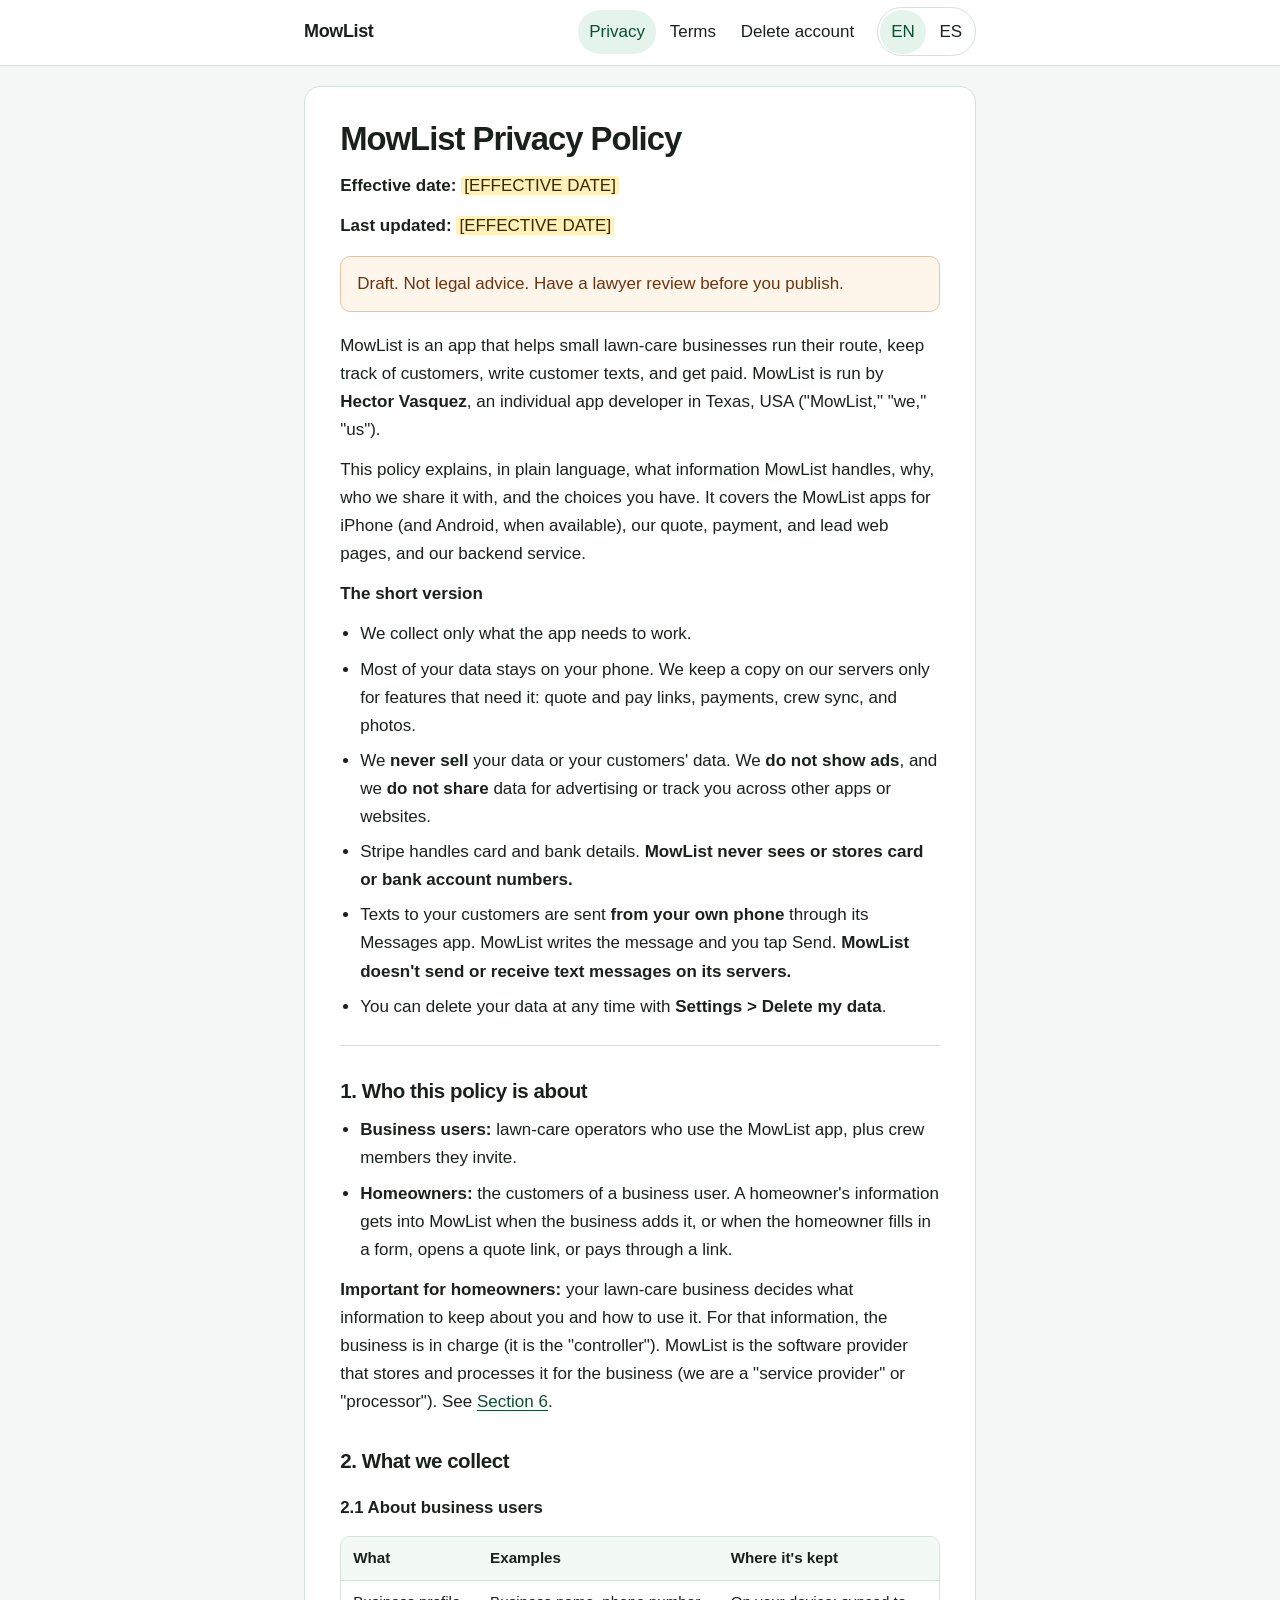
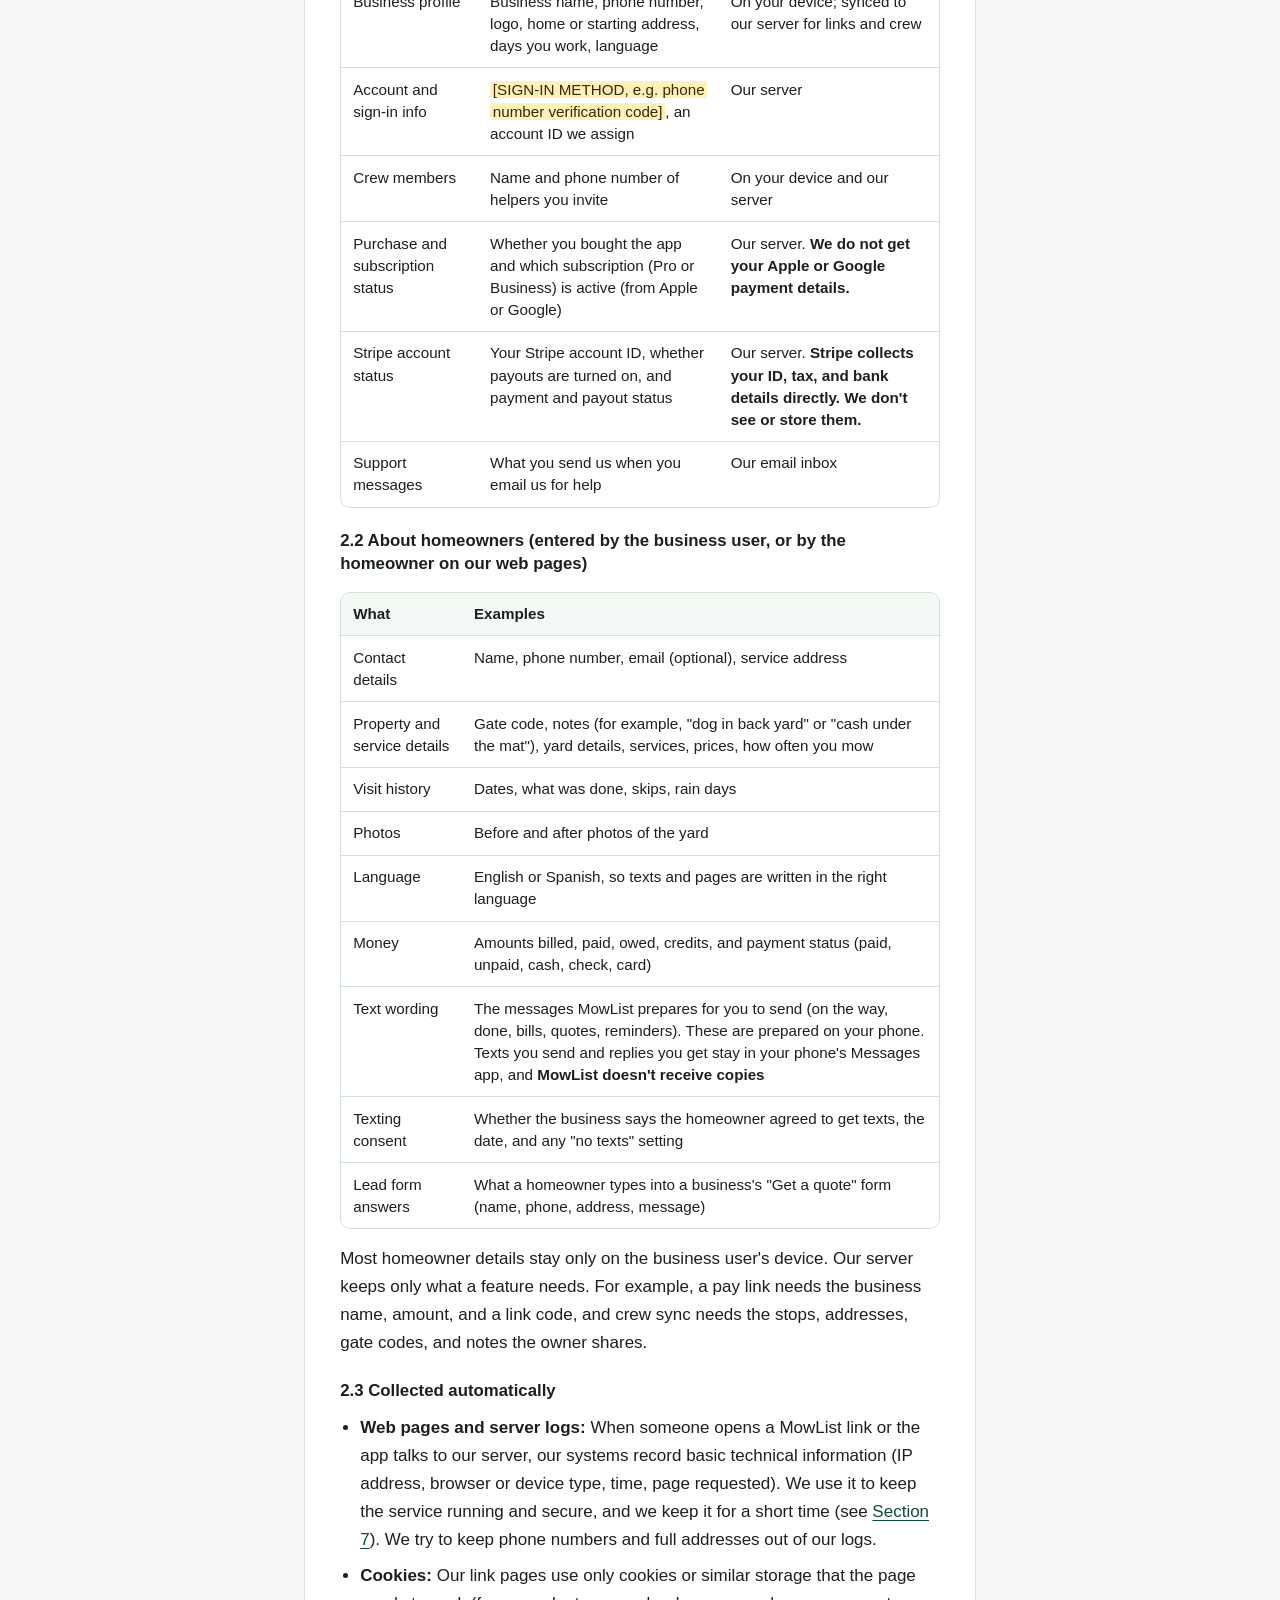
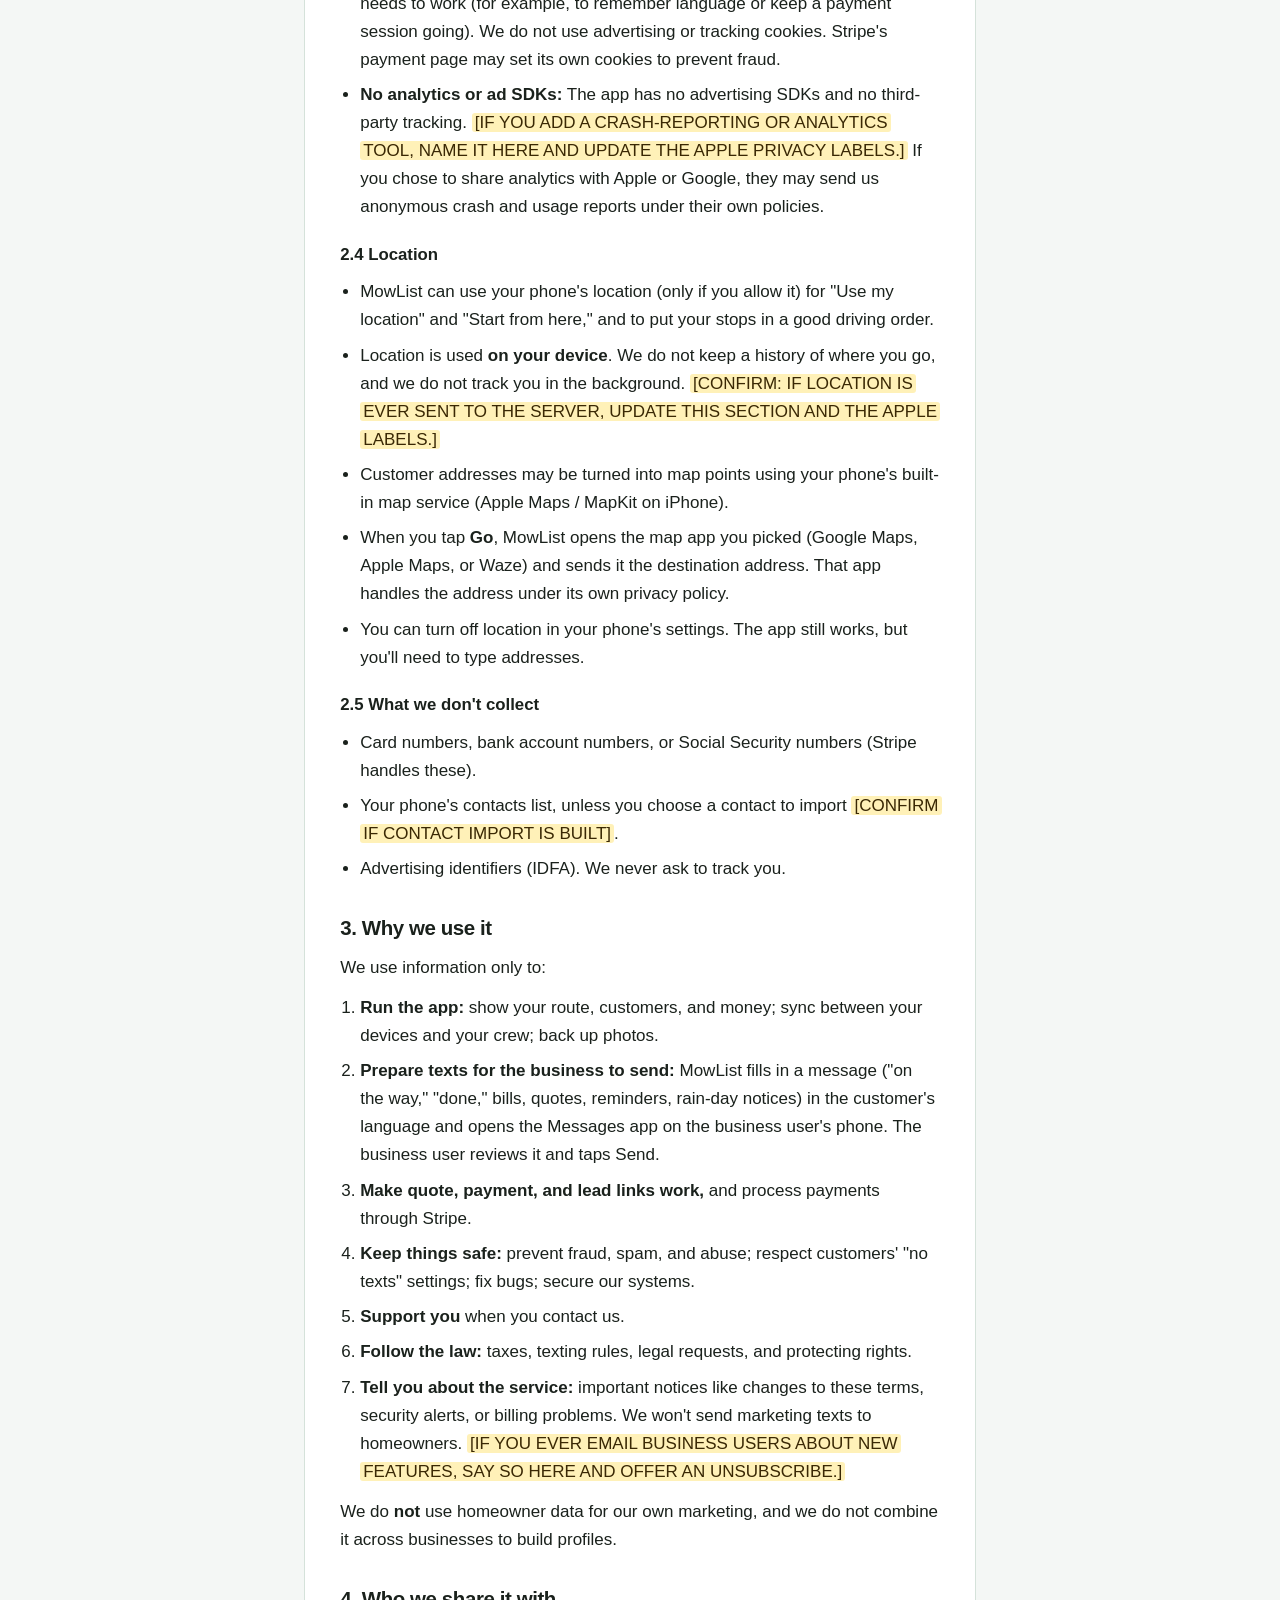
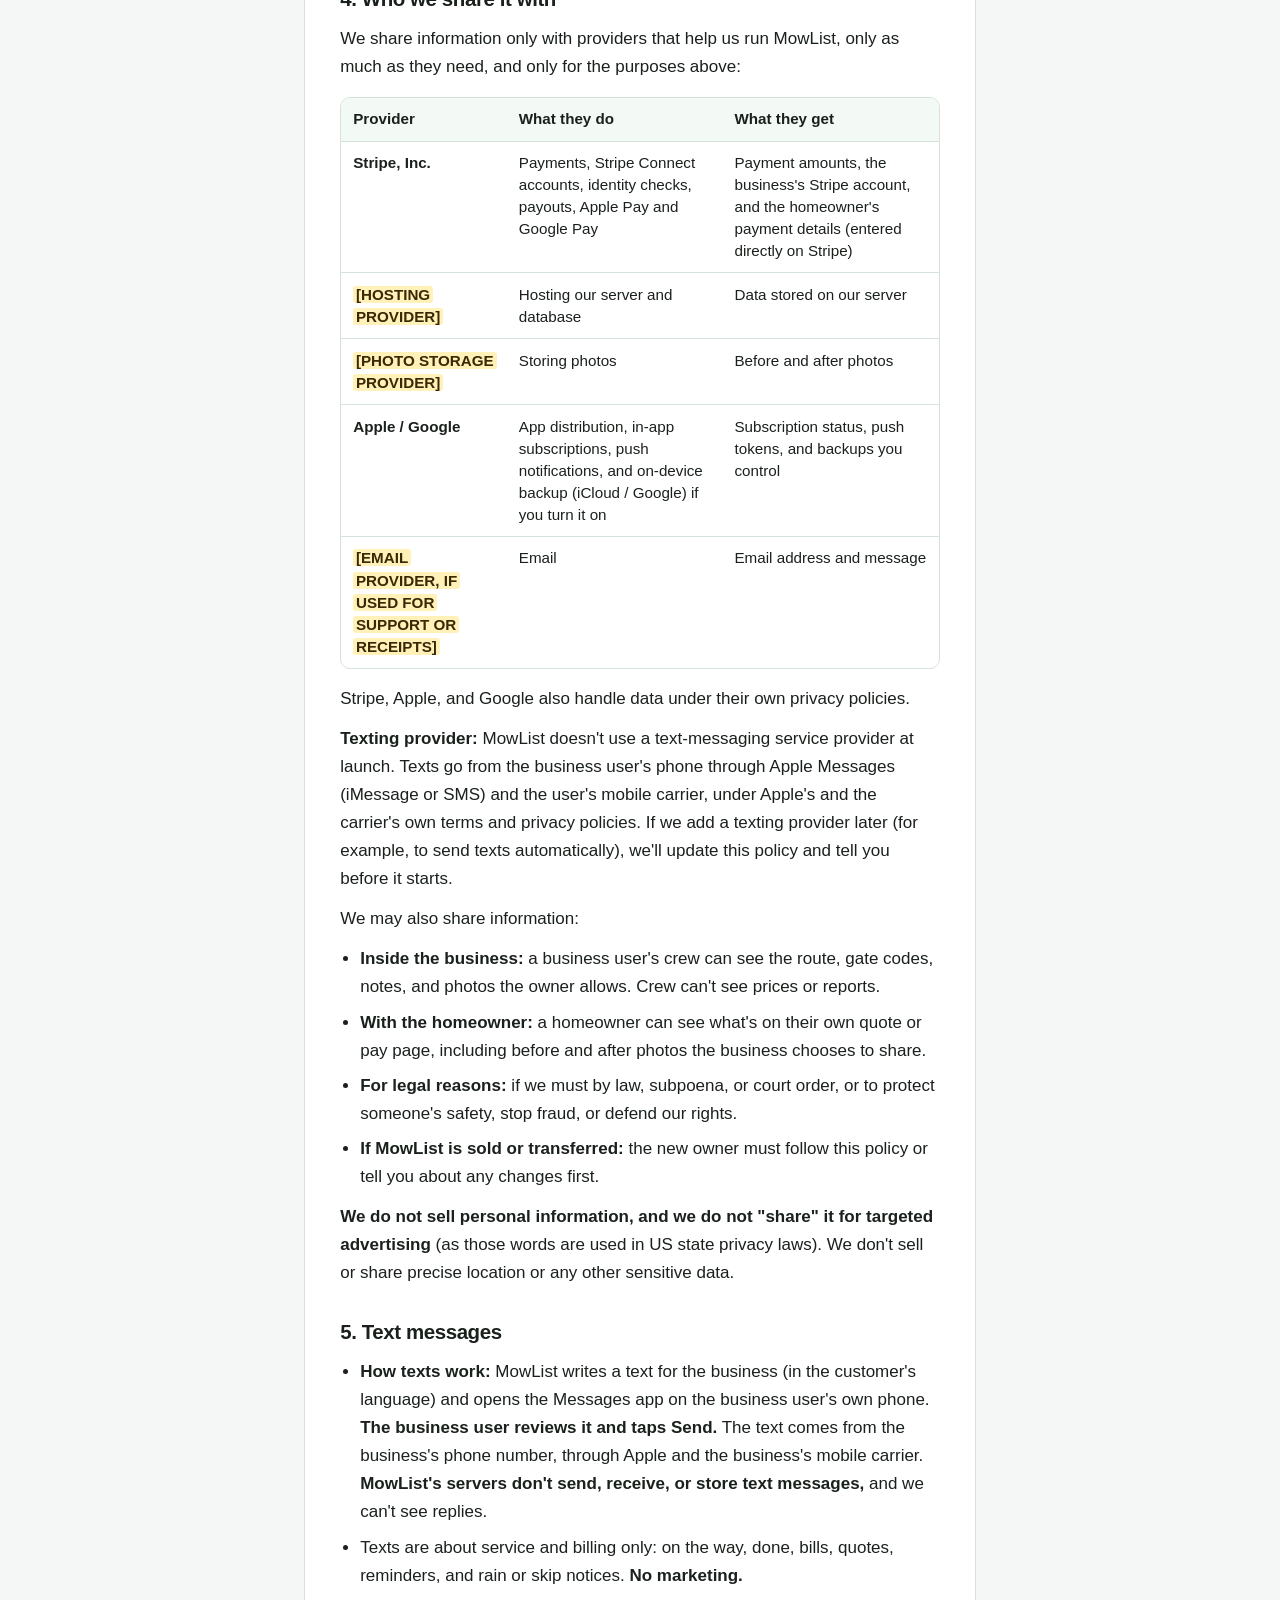
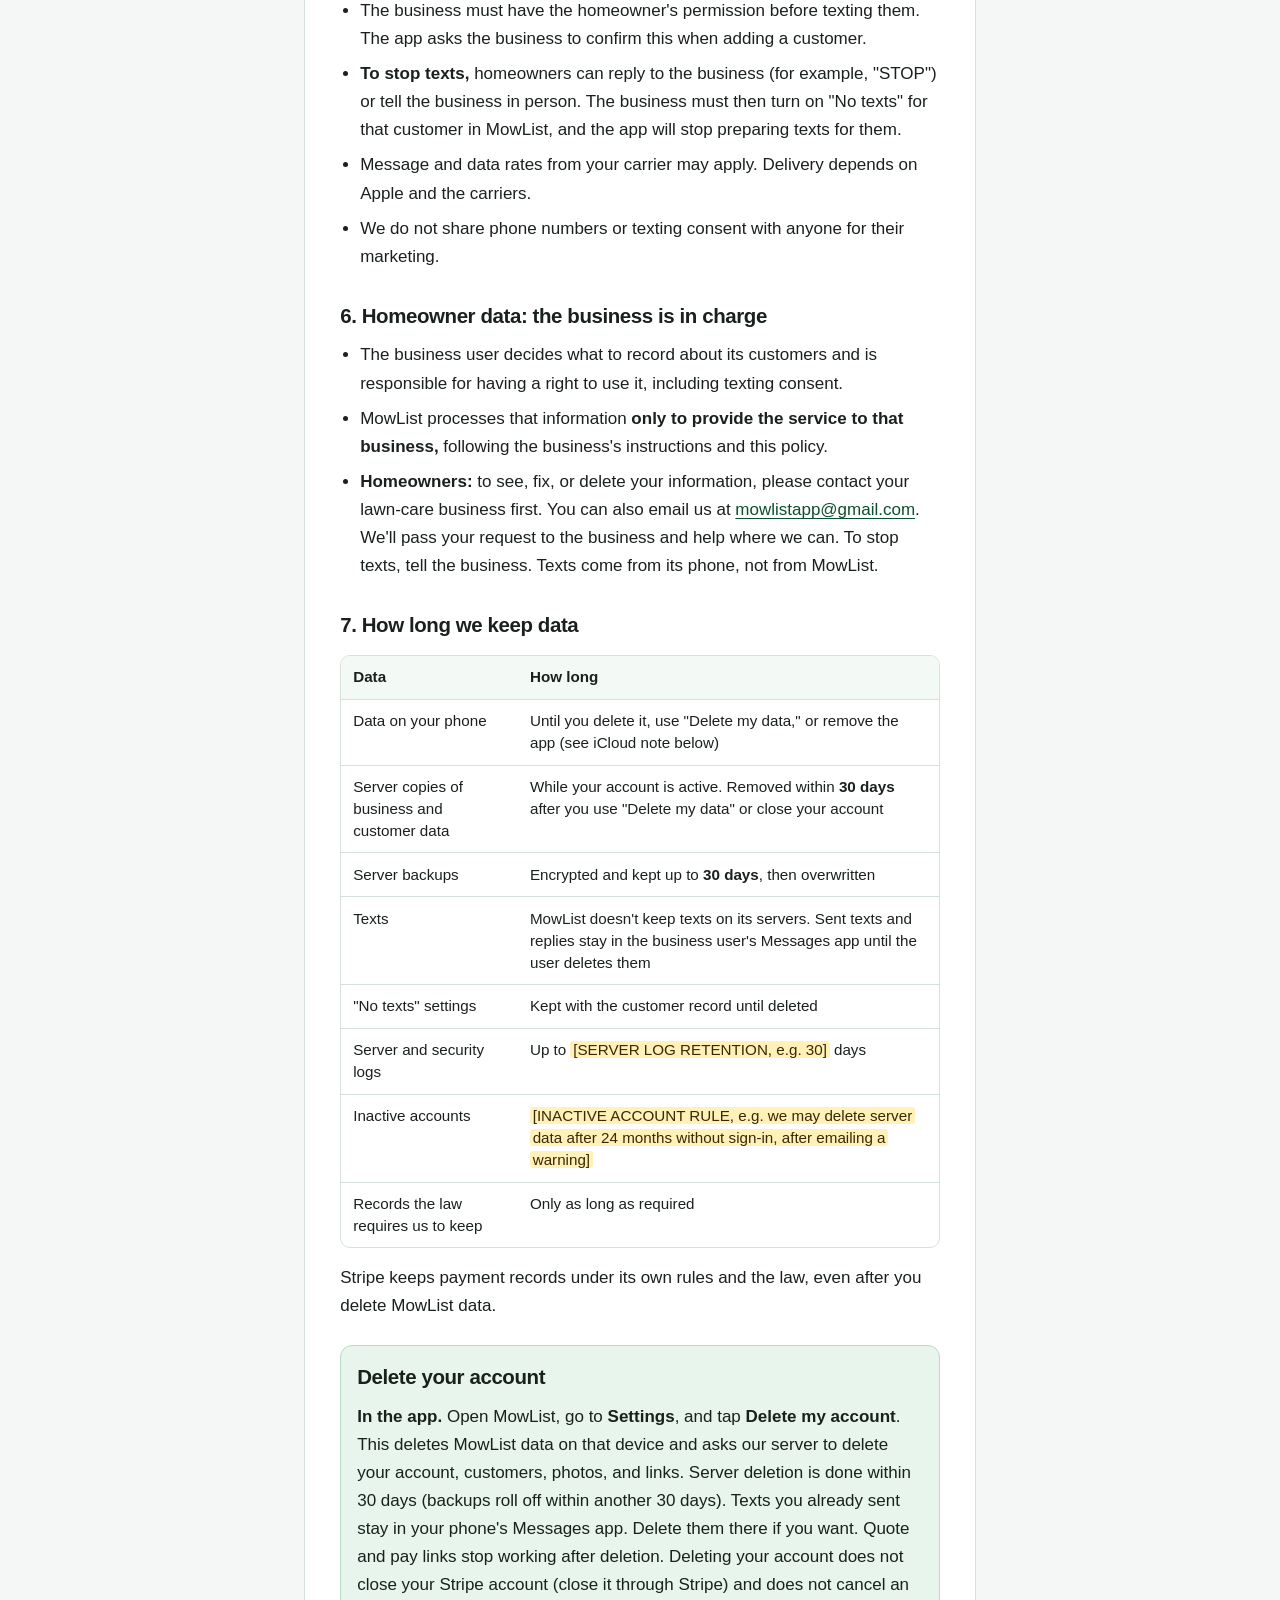
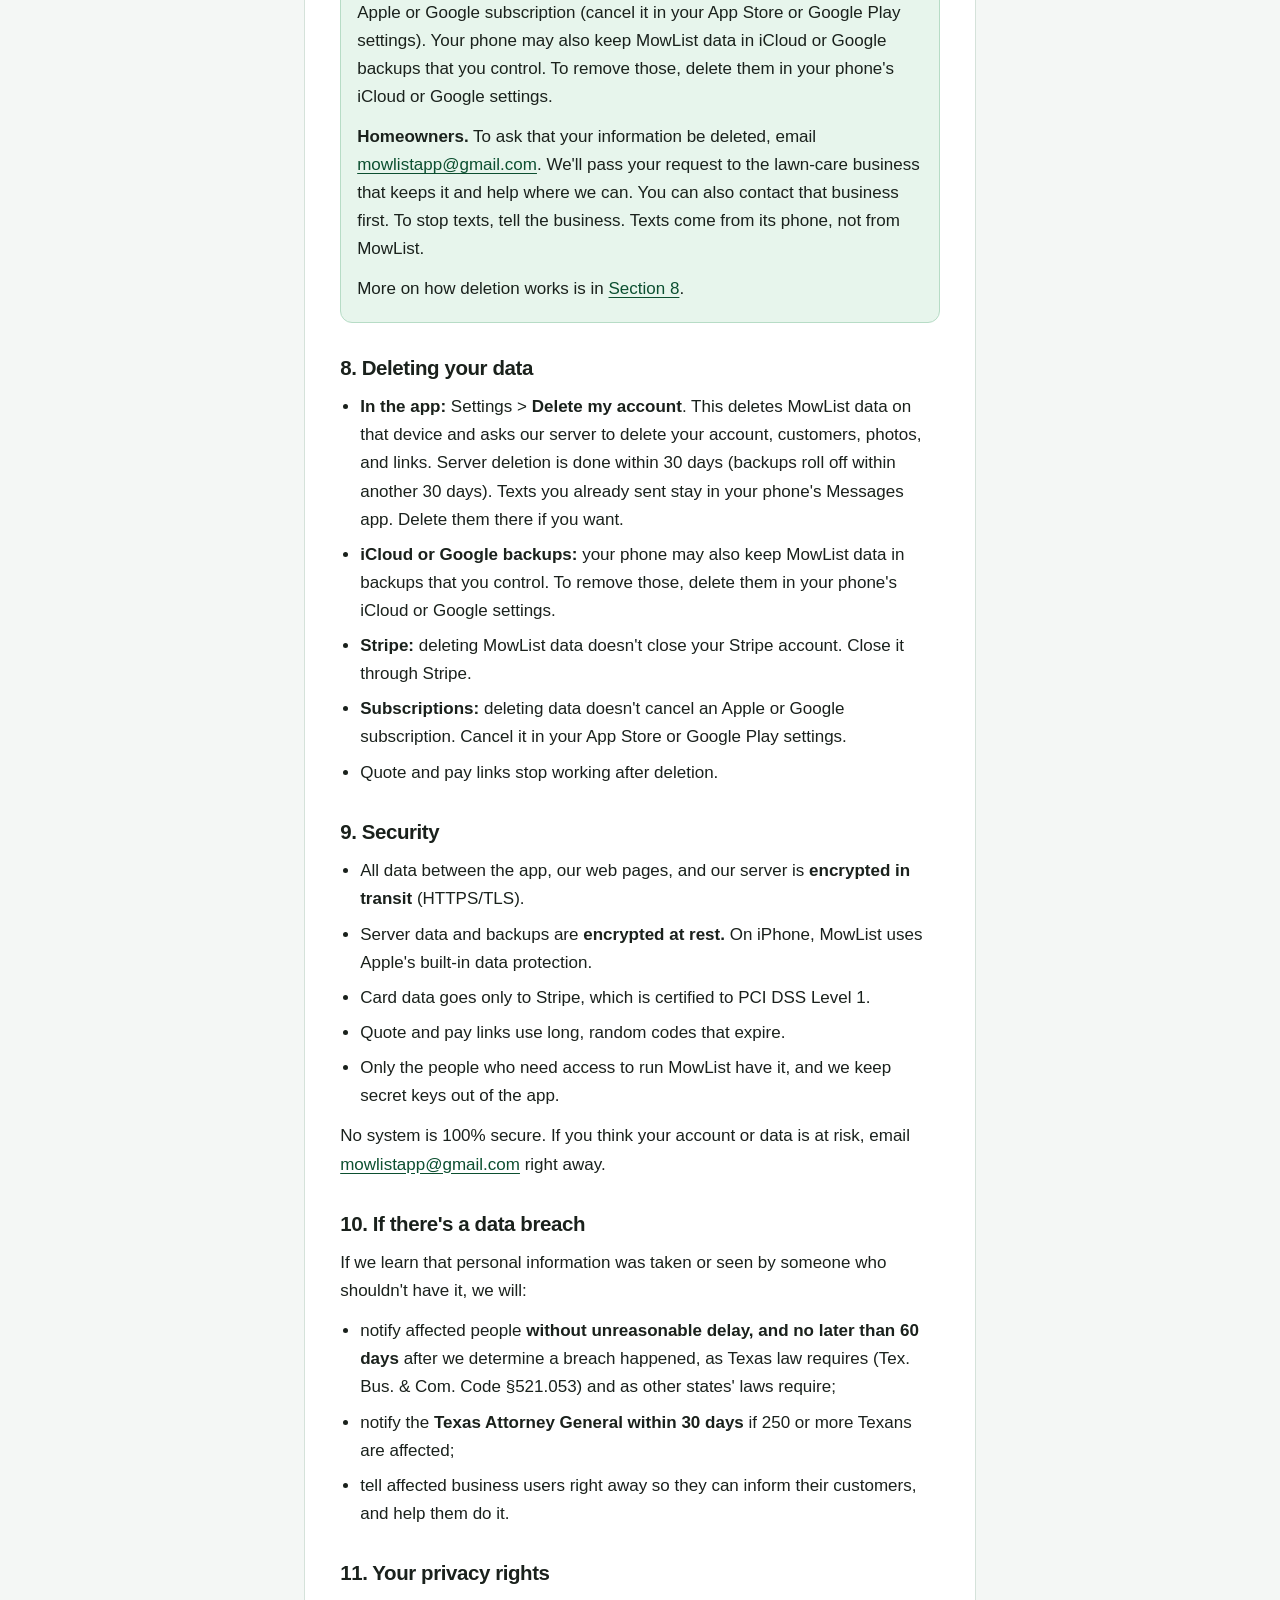
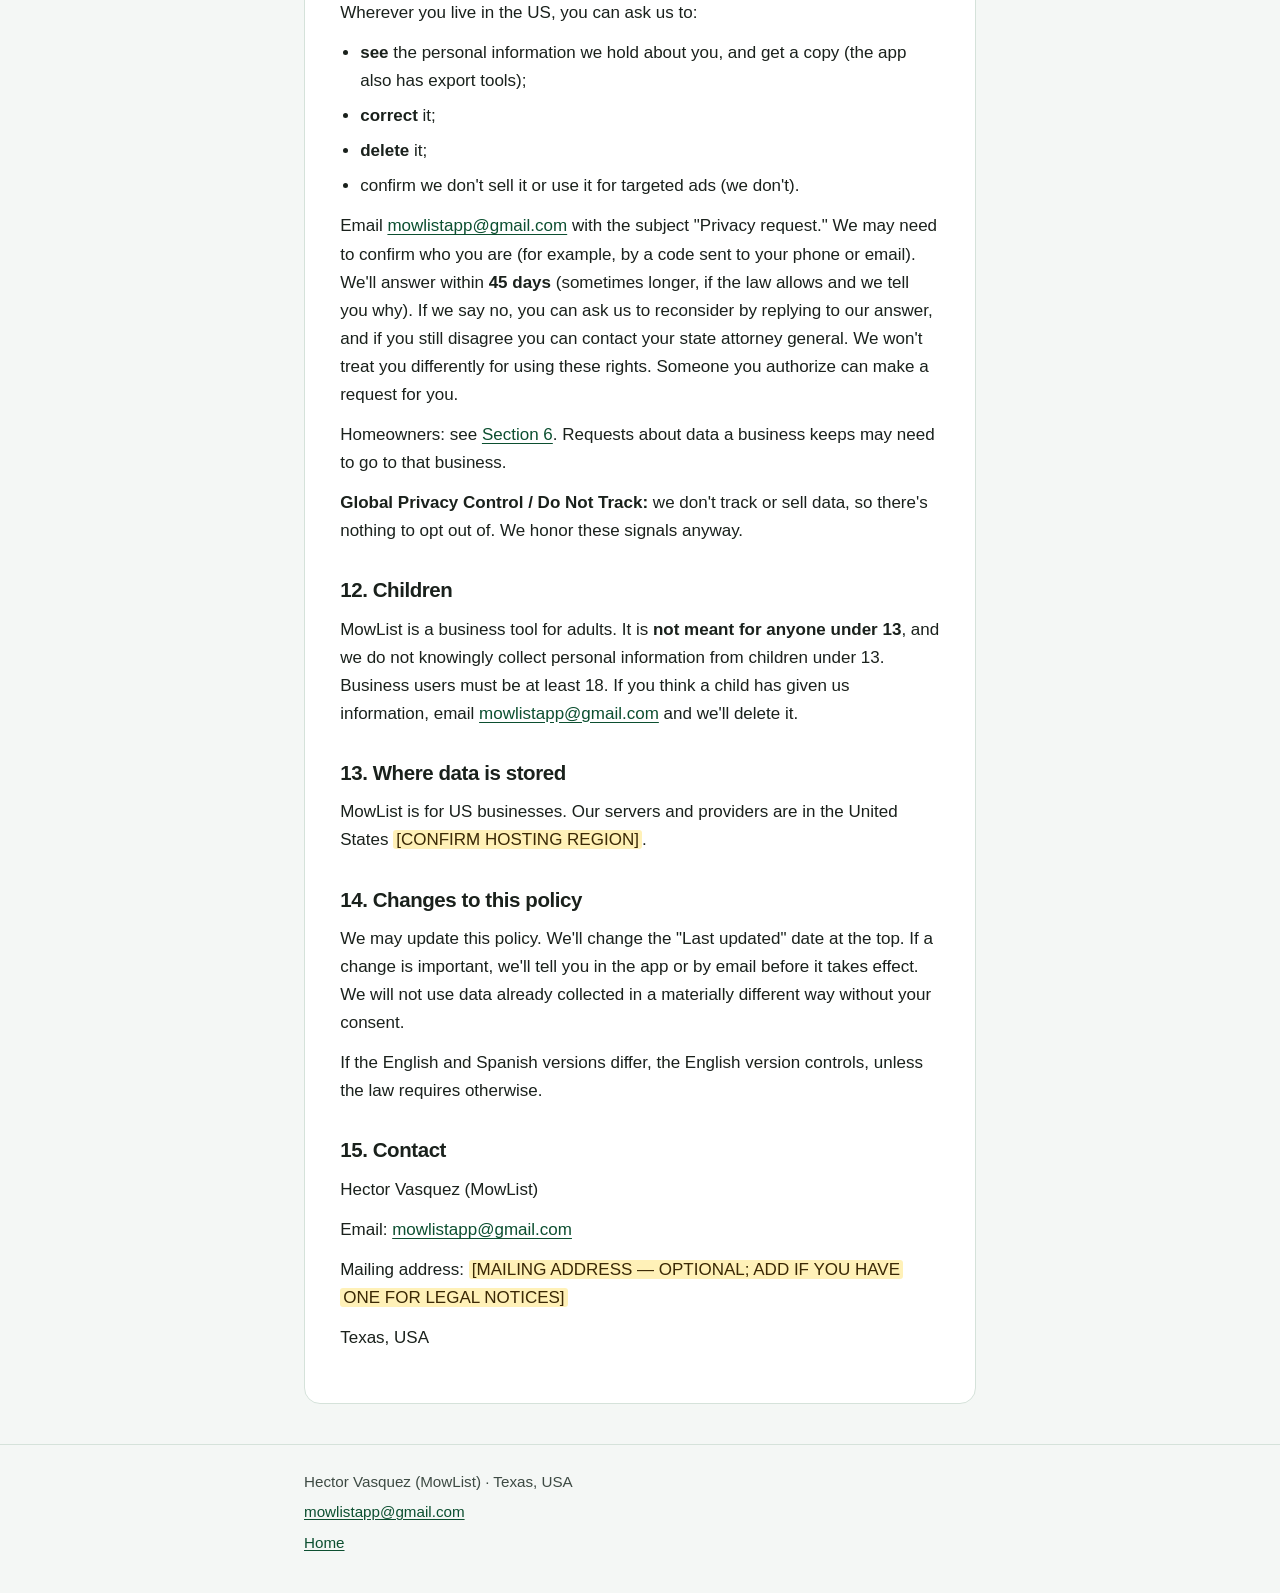
==== commit 8688a8e4: "Name the in-app control Delete my account in privacy section 8 Use Settings > Delete my account and " ====
--- a/privacy.html
+++ b/privacy.html
@@ -183,7 +183,7 @@
 </section>
 <h2 id="s8">8. Deleting your data</h2>
 <ul>
-  <li><strong>In the app:</strong> Settings &gt; <strong>Delete my data</strong>. This deletes MowList data on that device and asks our server to delete your account, customers, photos, and links. Server deletion is done within 30 days (backups roll off within another 30 days). Texts you already sent stay in your phone's Messages app. Delete them there if you want.</li>
+  <li><strong>In the app:</strong> Settings &gt; <strong>Delete my account</strong>. This deletes MowList data on that device and asks our server to delete your account, customers, photos, and links. Server deletion is done within 30 days (backups roll off within another 30 days). Texts you already sent stay in your phone's Messages app. Delete them there if you want.</li>
   <li><strong>iCloud or Google backups:</strong> your phone may also keep MowList data in backups that you control. To remove those, delete them in your phone's iCloud or Google settings.</li>
   <li><strong>Stripe:</strong> deleting MowList data doesn't close your Stripe account. Close it through Stripe.</li>
   <li><strong>Subscriptions:</strong> deleting data doesn't cancel an Apple or Google subscription. Cancel it in your App Store or Google Play settings.</li>
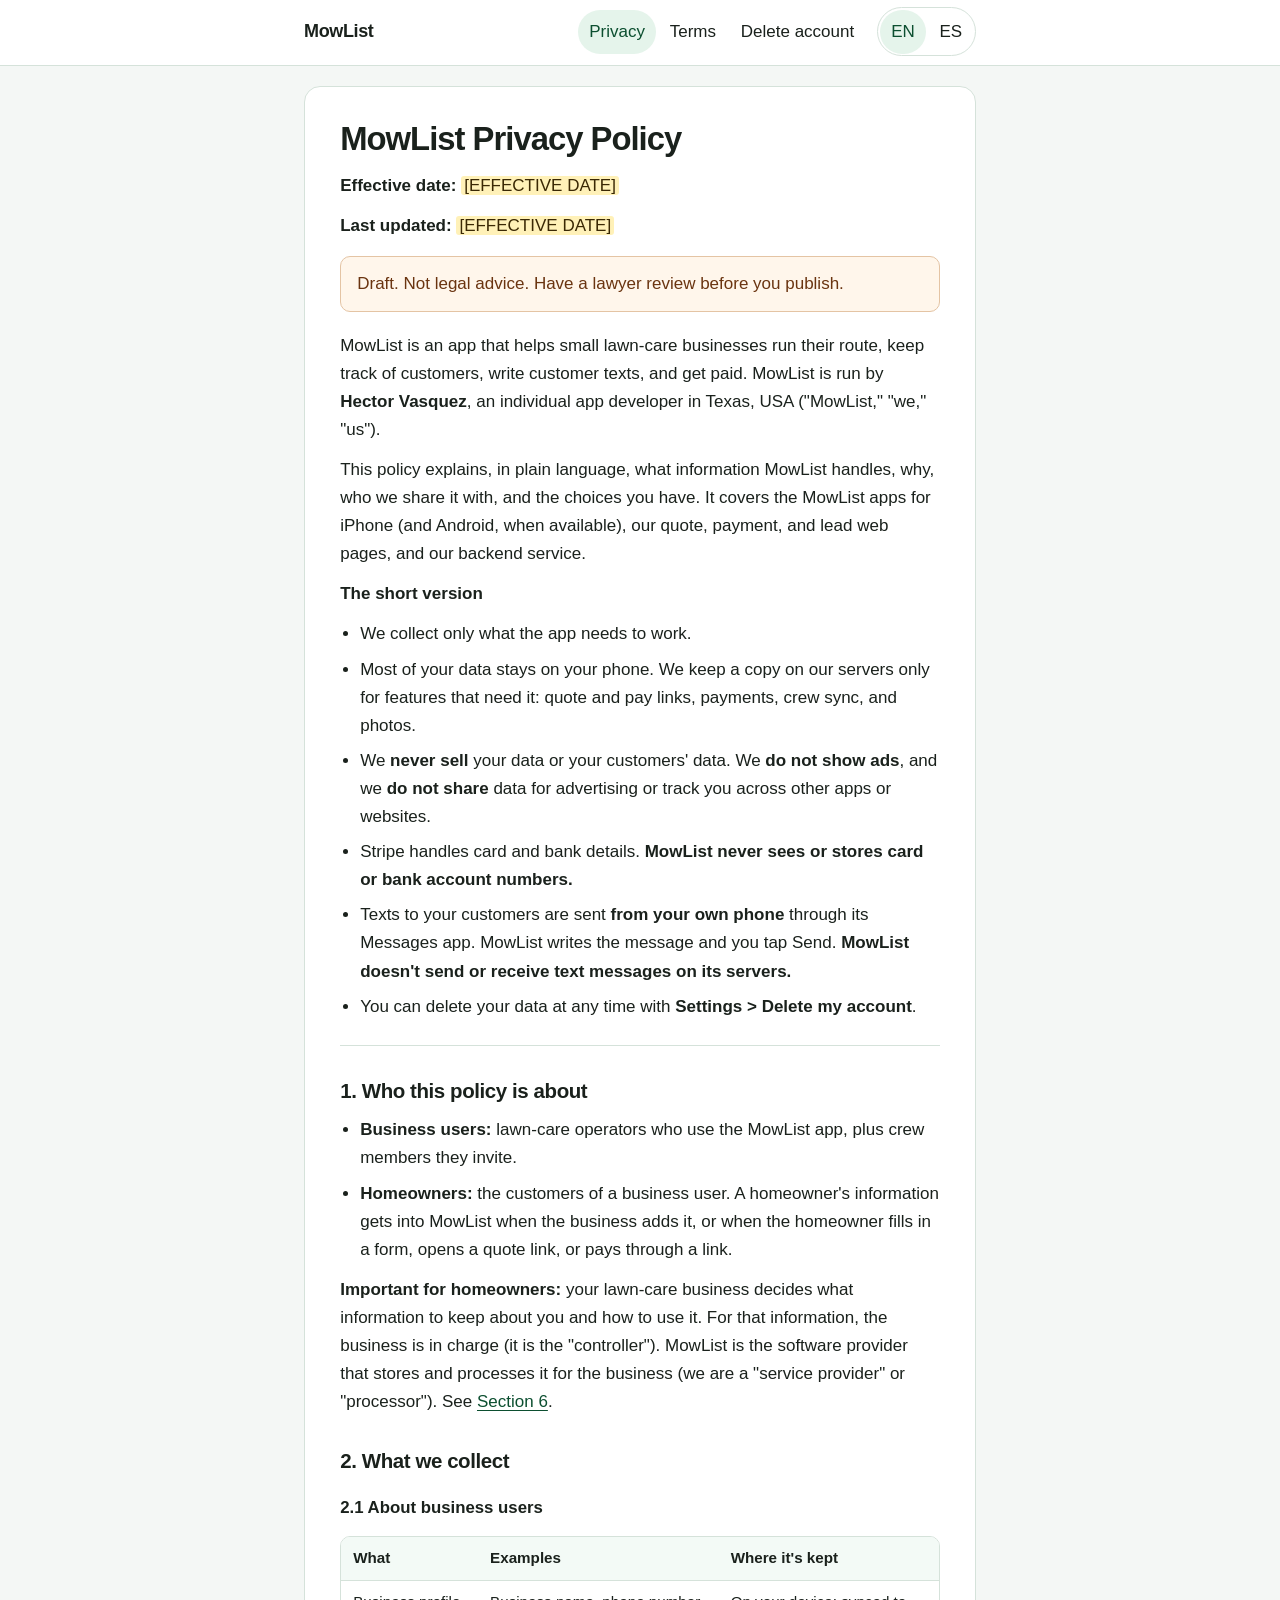
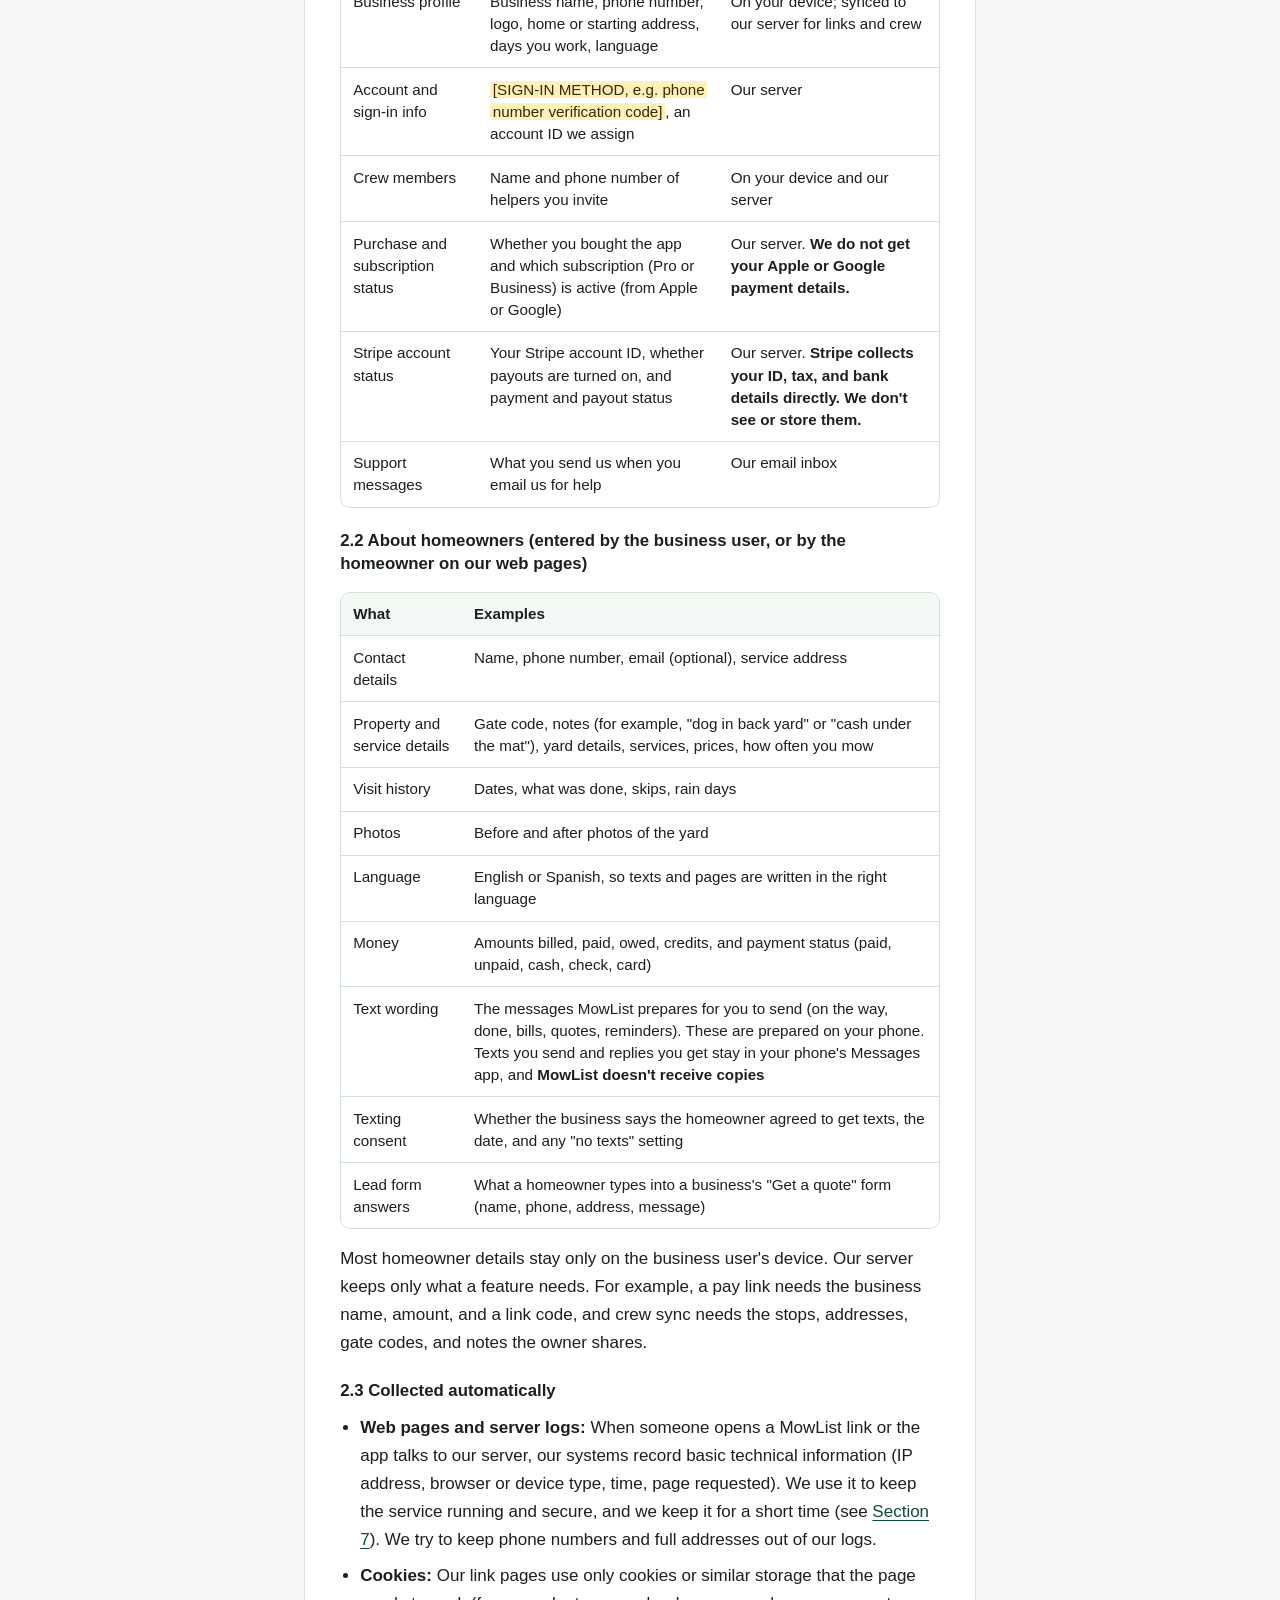
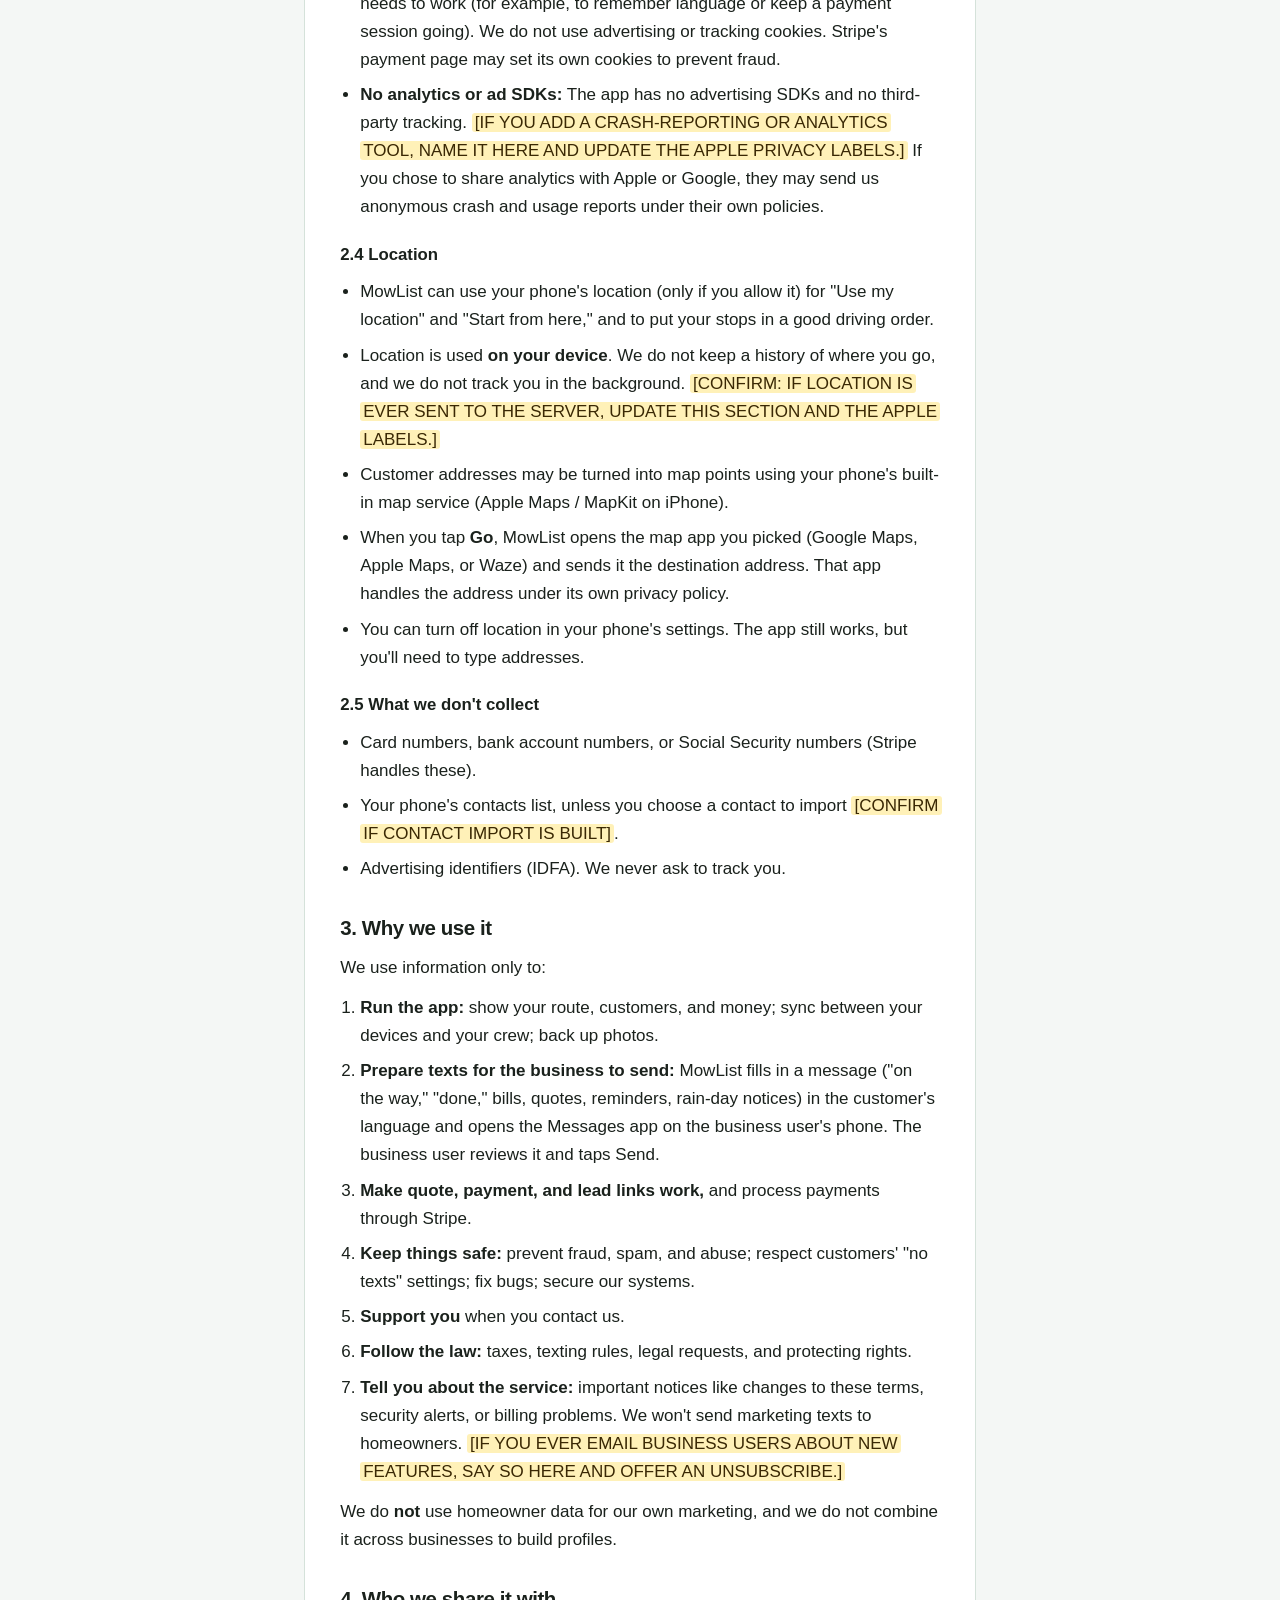
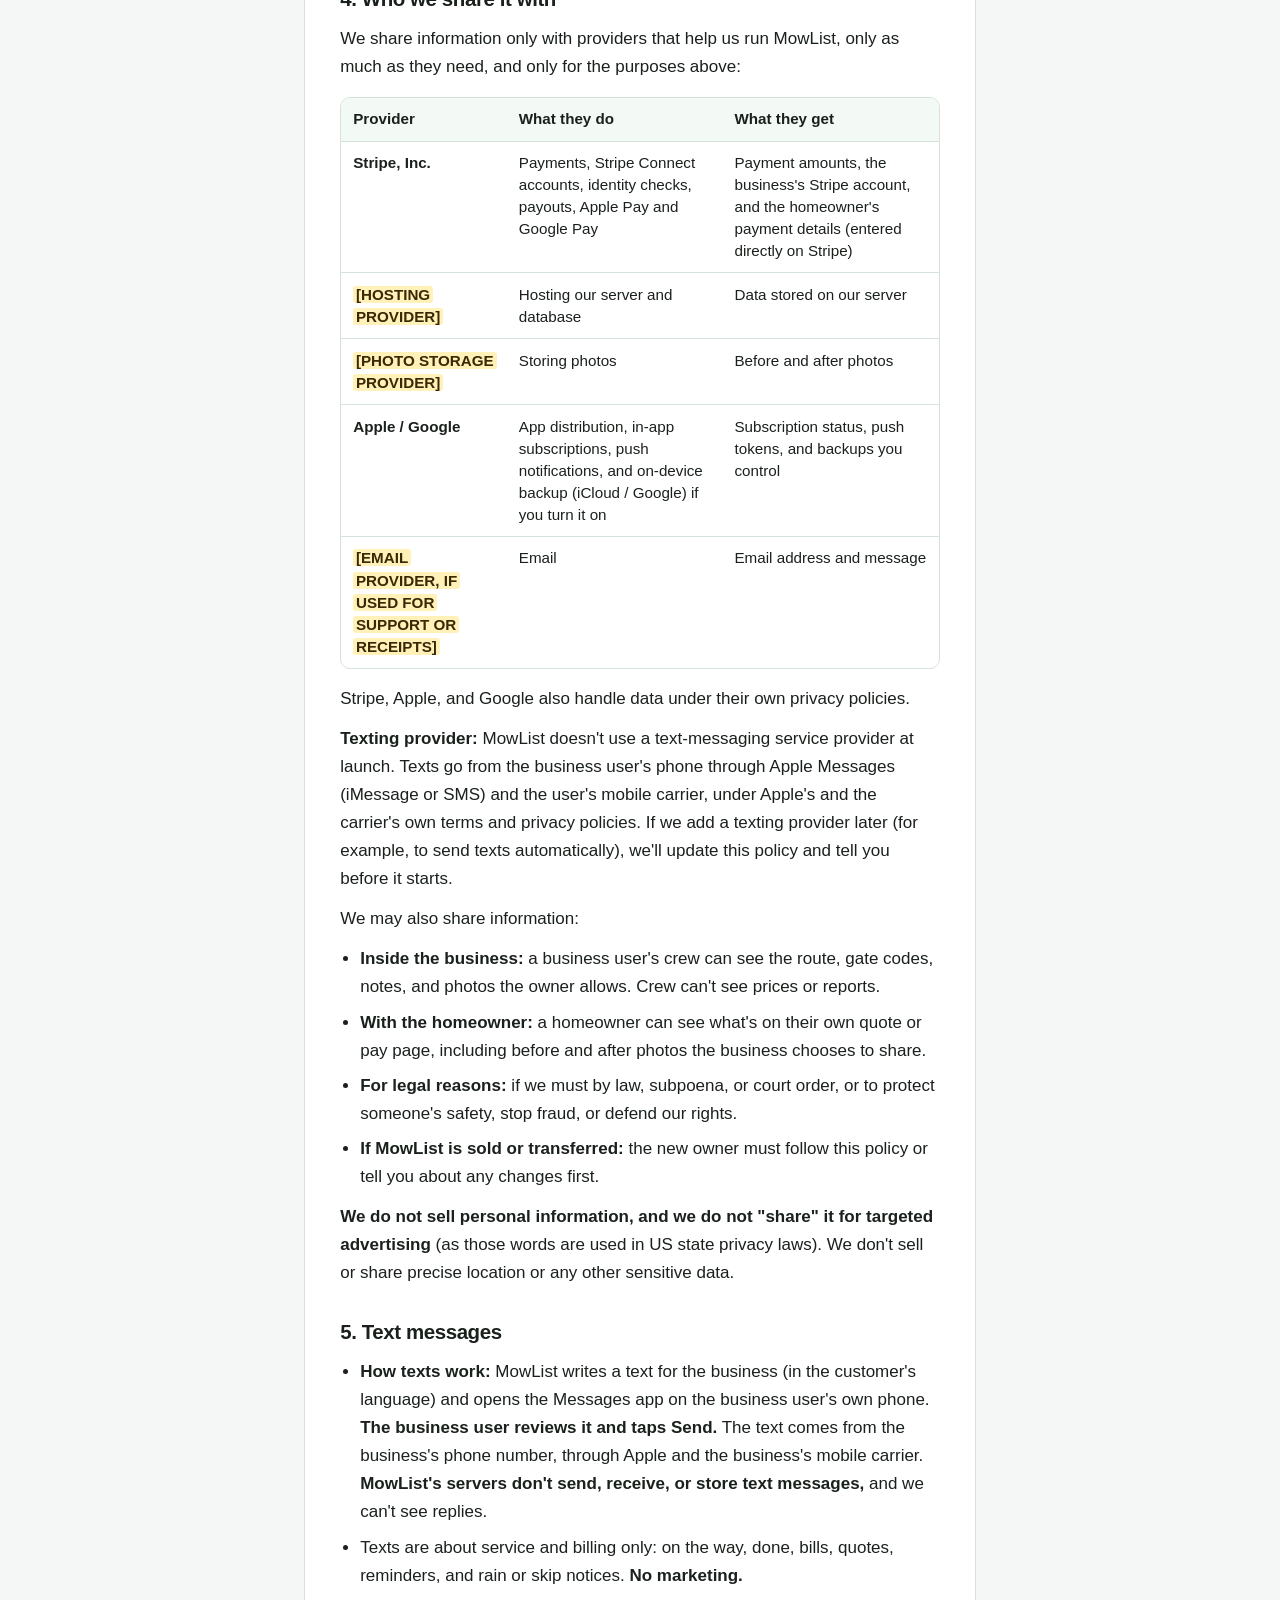
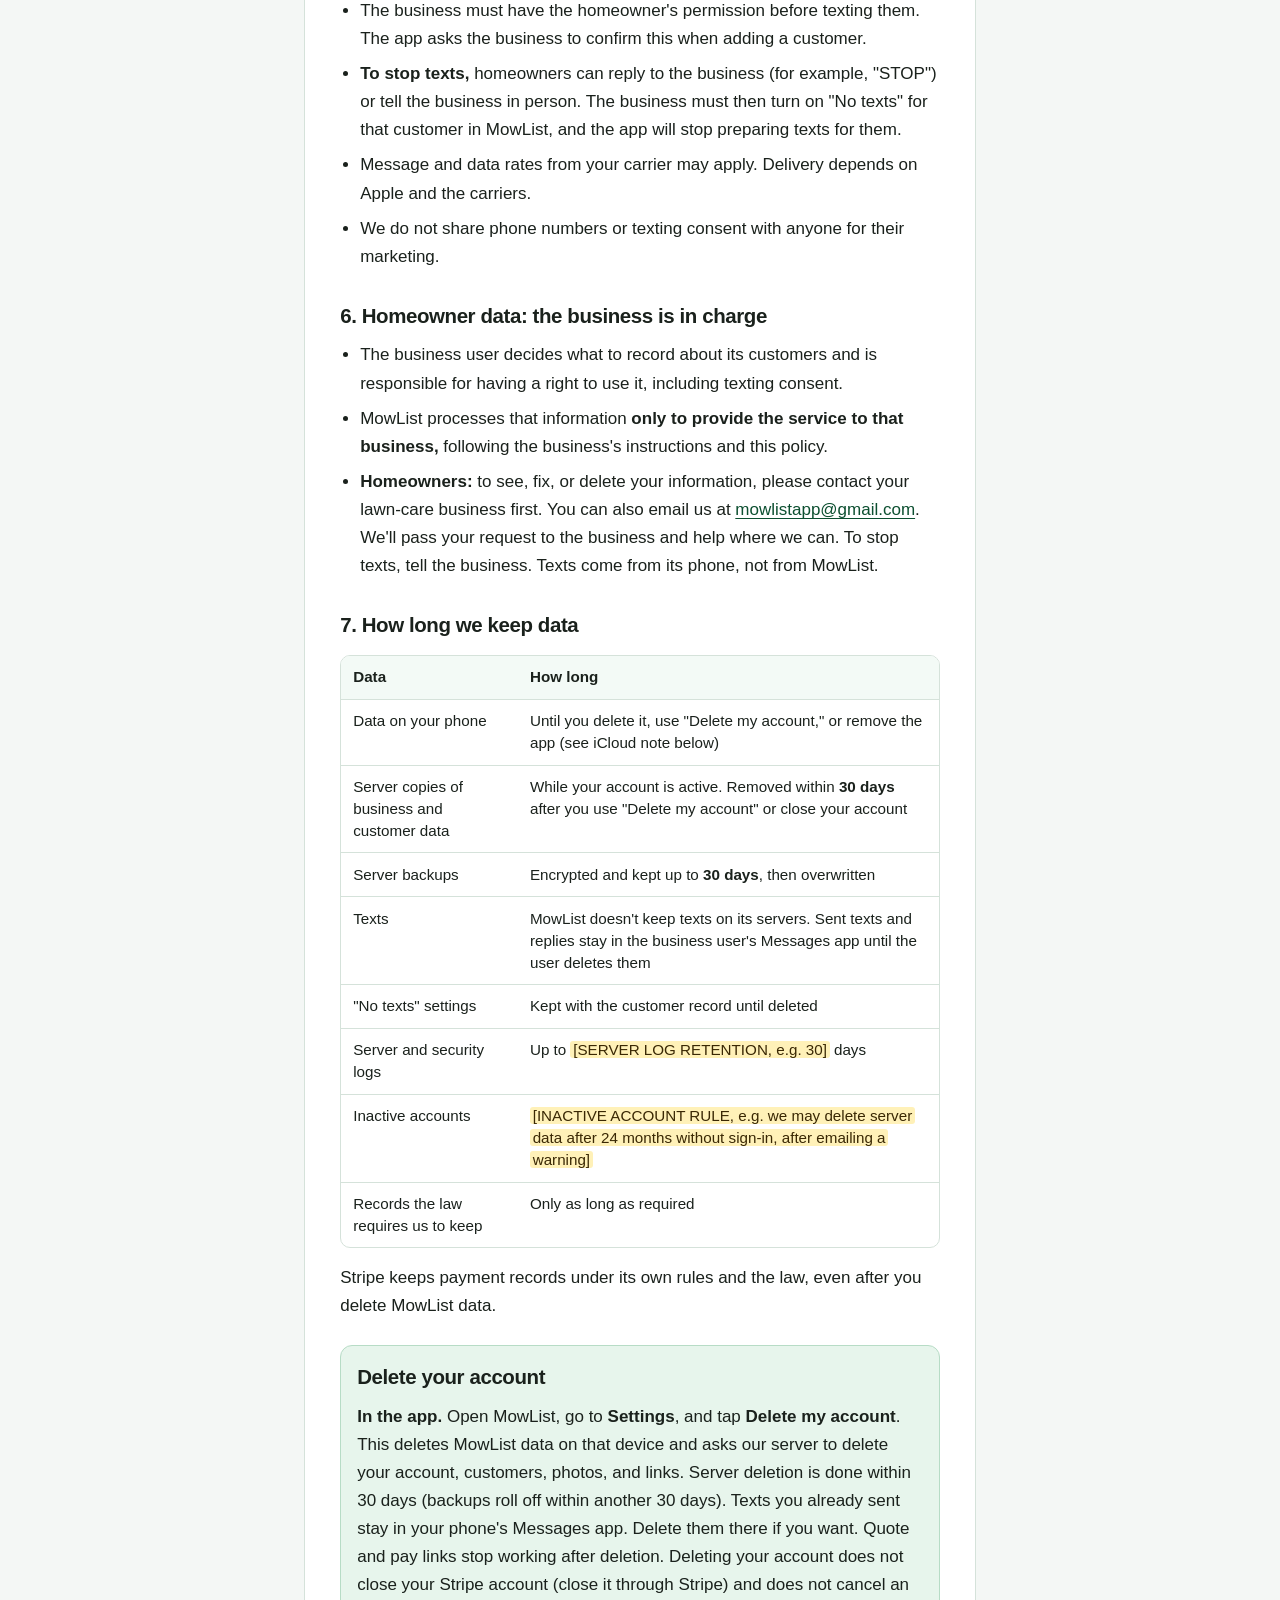
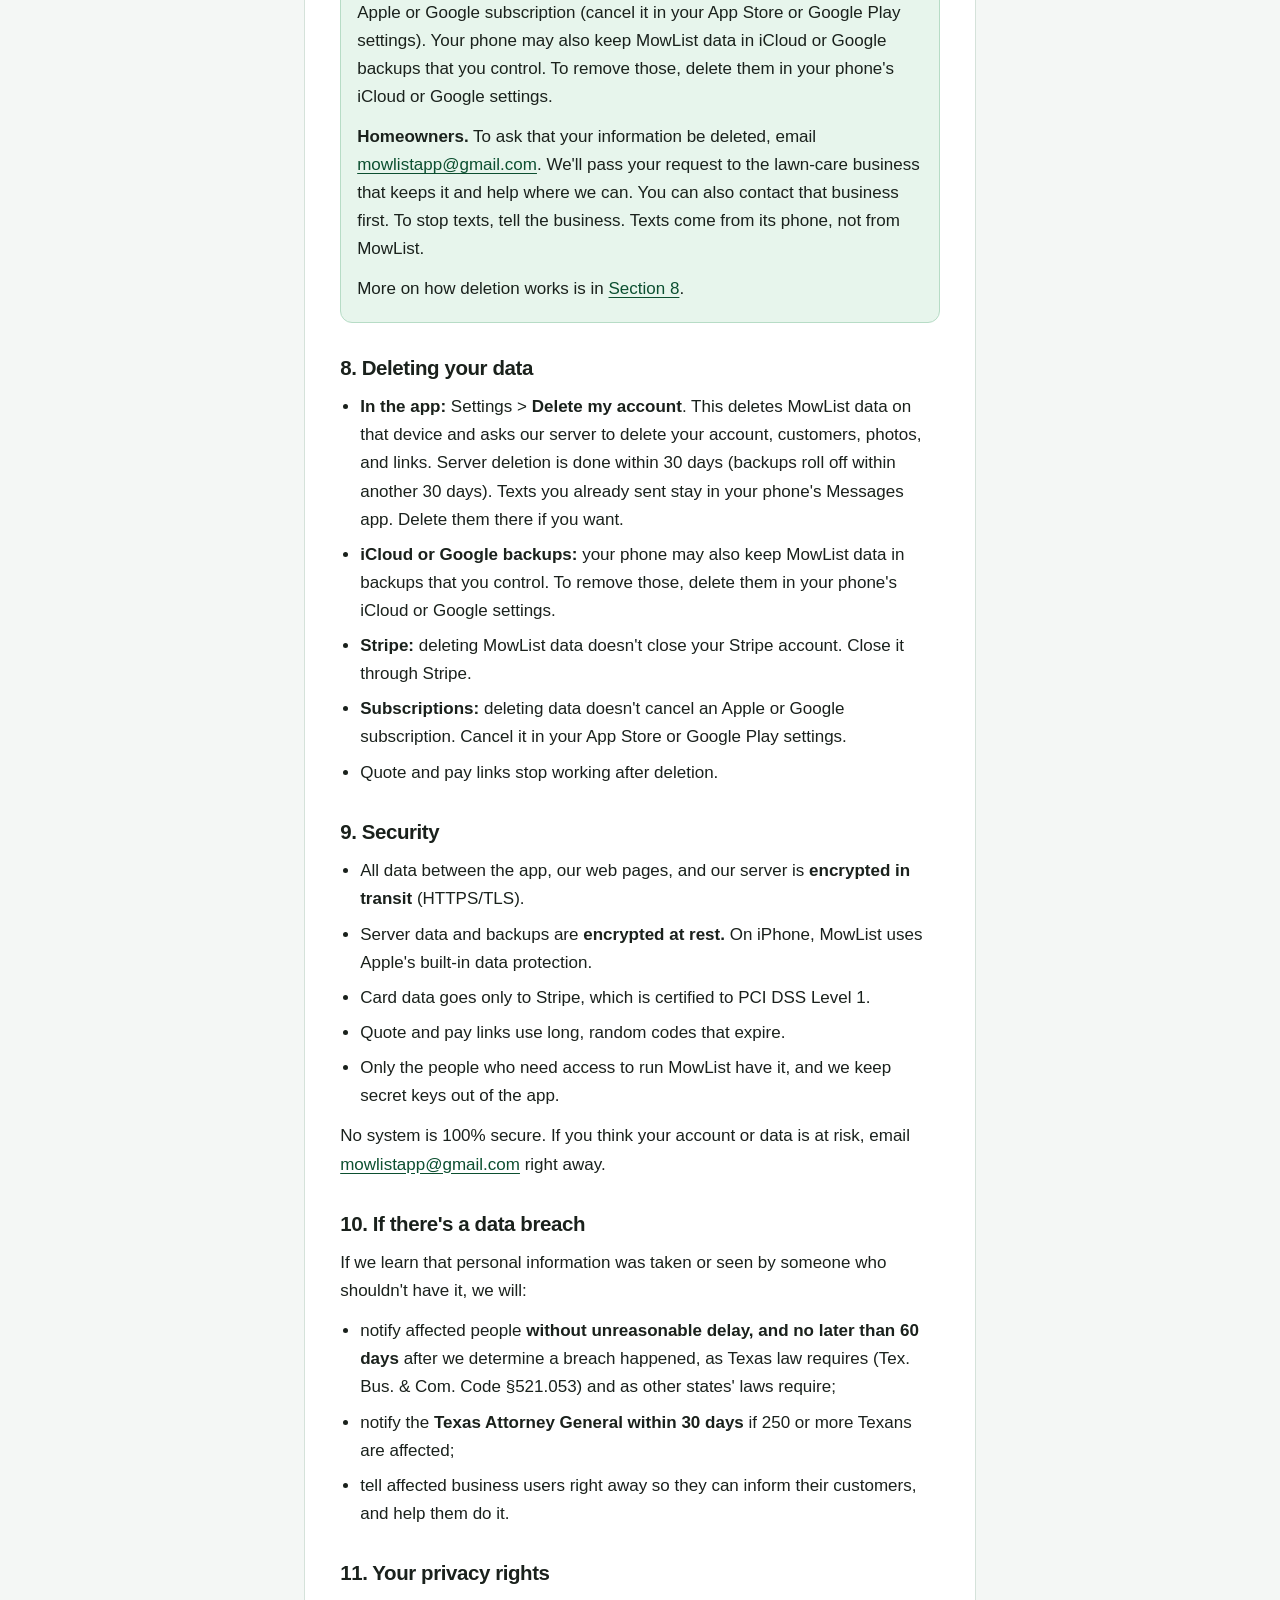
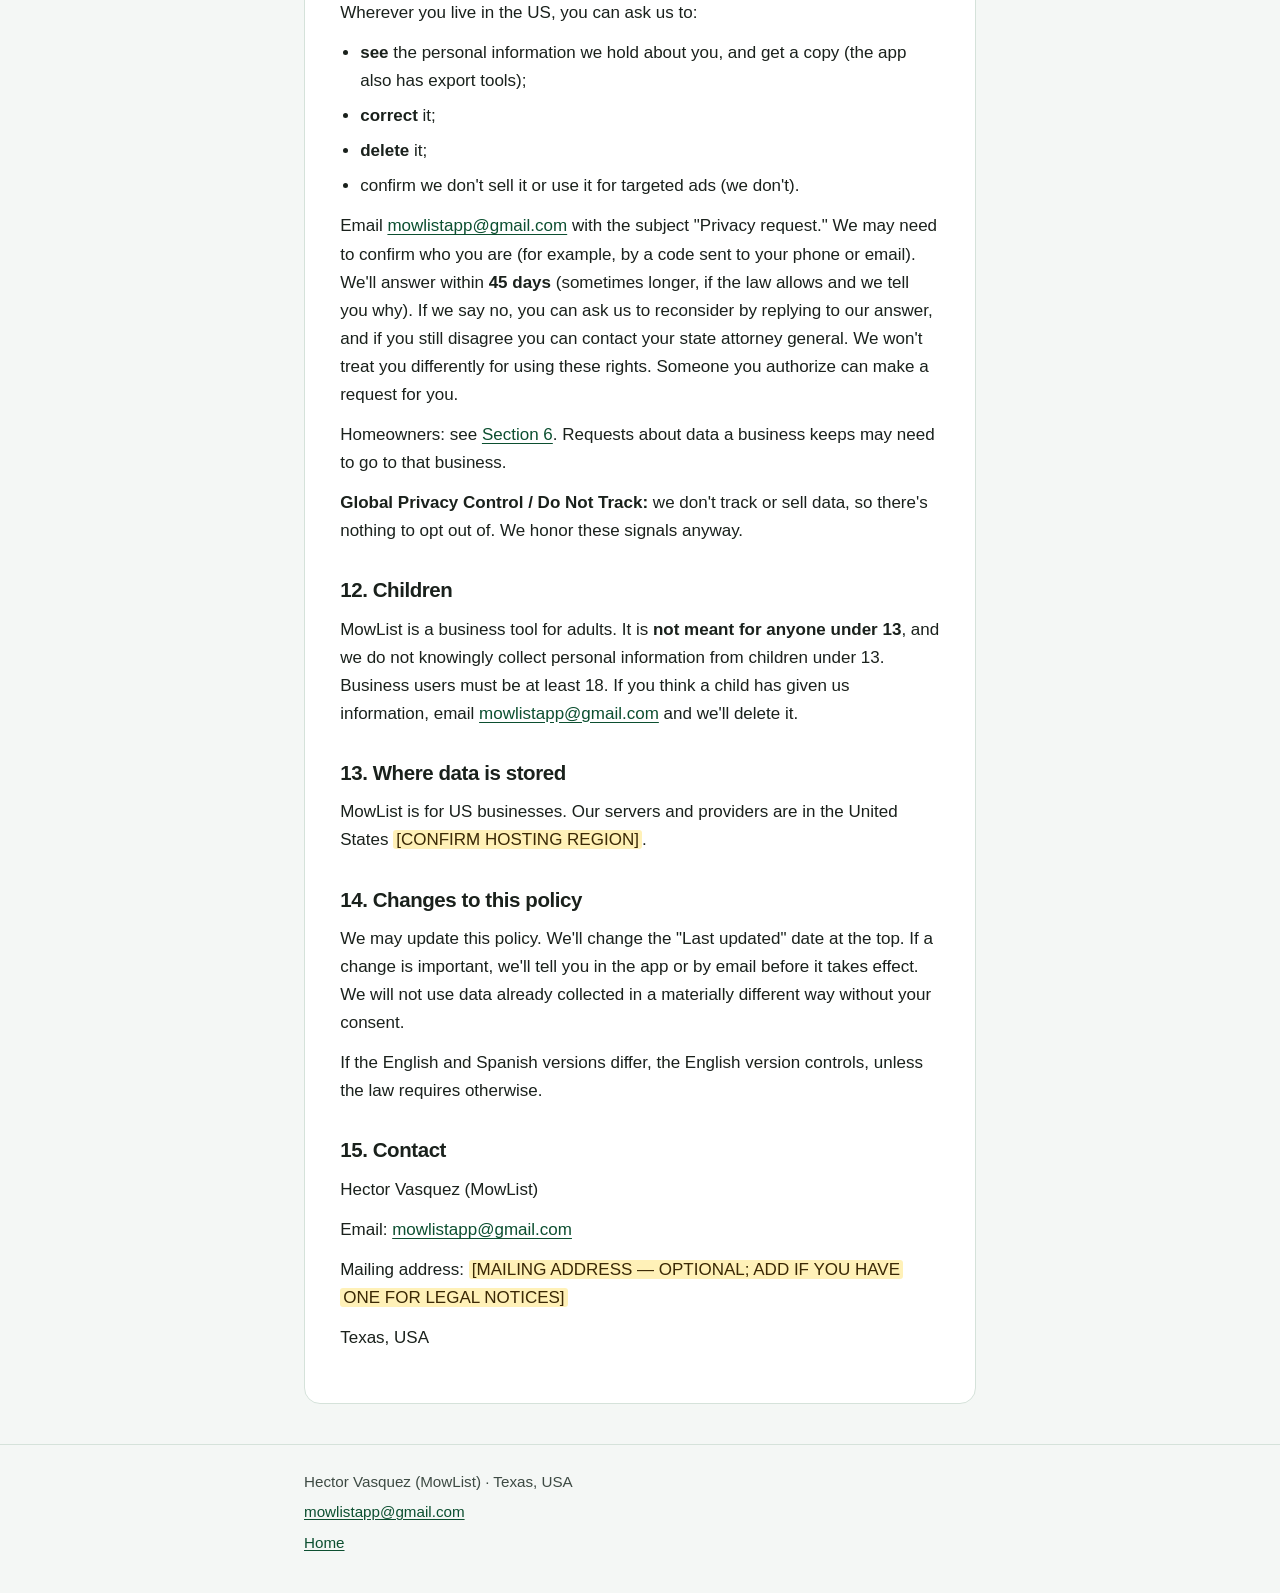
==== commit 63d4e7aa: "Use Delete my account everywhere the button is named Update the privacy summary, retention table, an" ====
--- a/privacy.html
+++ b/privacy.html
@@ -45,7 +45,7 @@
   <li>We <strong>never sell</strong> your data or your customers' data. We <strong>do not show ads</strong>, and we <strong>do not share</strong> data for advertising or track you across other apps or websites.</li>
   <li>Stripe handles card and bank details. <strong>MowList never sees or stores card or bank account numbers.</strong></li>
   <li>Texts to your customers are sent <strong>from your own phone</strong> through its Messages app. MowList writes the message and you tap Send. <strong>MowList doesn't send or receive text messages on its servers.</strong></li>
-  <li>You can delete your data at any time with <strong>Settings &gt; Delete my data</strong>.</li>
+  <li>You can delete your data at any time with <strong>Settings &gt; Delete my account</strong>.</li>
 </ul>
 <hr>
 <h2 id="s1">1. Who this policy is about</h2>
@@ -163,8 +163,8 @@
   <table>
     <thead><tr><th scope="col">Data</th><th scope="col">How long</th></tr></thead>
     <tbody>
-    <tr><td>Data on your phone</td><td>Until you delete it, use "Delete my data," or remove the app (see iCloud note below)</td></tr>
-    <tr><td>Server copies of business and customer data</td><td>While your account is active. Removed within <strong>30 days</strong> after you use "Delete my data" or close your account</td></tr>
+    <tr><td>Data on your phone</td><td>Until you delete it, use "Delete my account," or remove the app (see iCloud note below)</td></tr>
+    <tr><td>Server copies of business and customer data</td><td>While your account is active. Removed within <strong>30 days</strong> after you use "Delete my account" or close your account</td></tr>
     <tr><td>Server backups</td><td>Encrypted and kept up to <strong>30 days</strong>, then overwritten</td></tr>
     <tr><td>Texts</td><td>MowList doesn't keep texts on its servers. Sent texts and replies stay in the business user's Messages app until the user deletes them</td></tr>
     <tr><td>"No texts" settings</td><td>Kept with the customer record until deleted</td></tr>
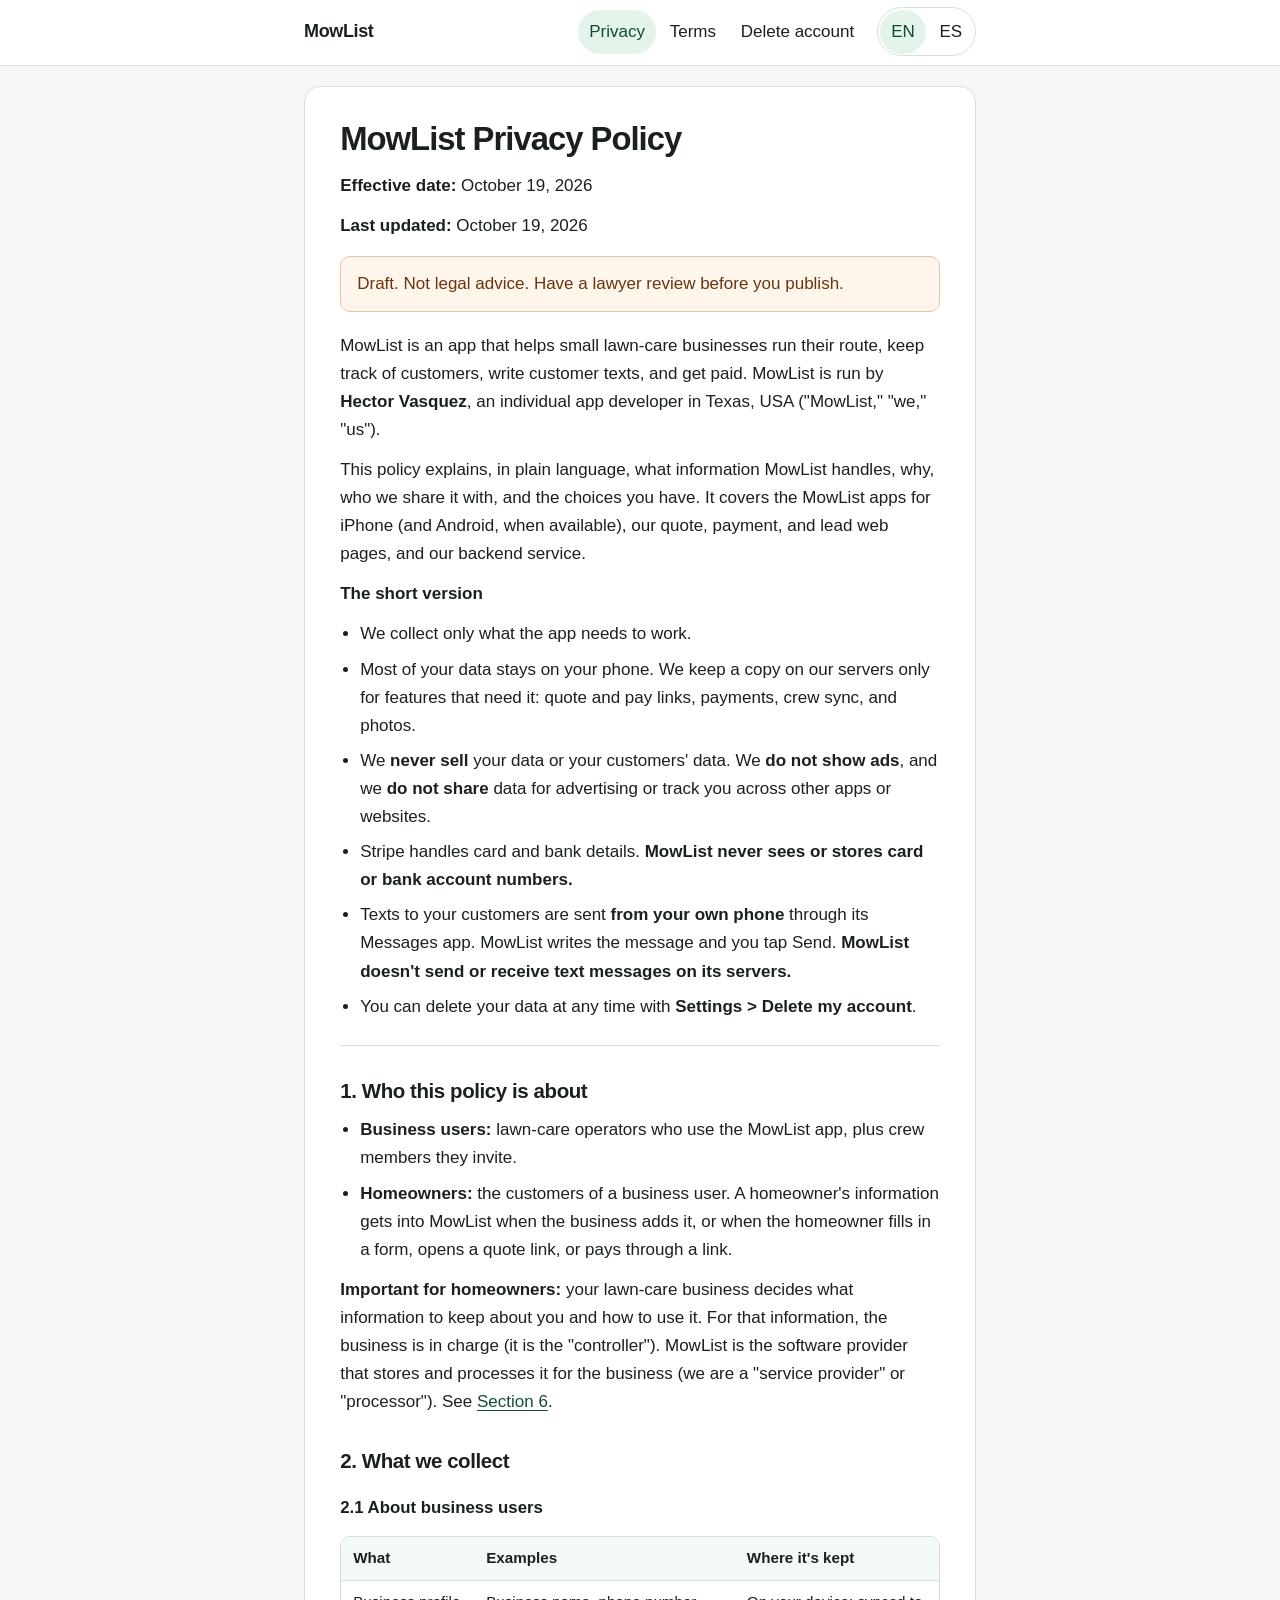
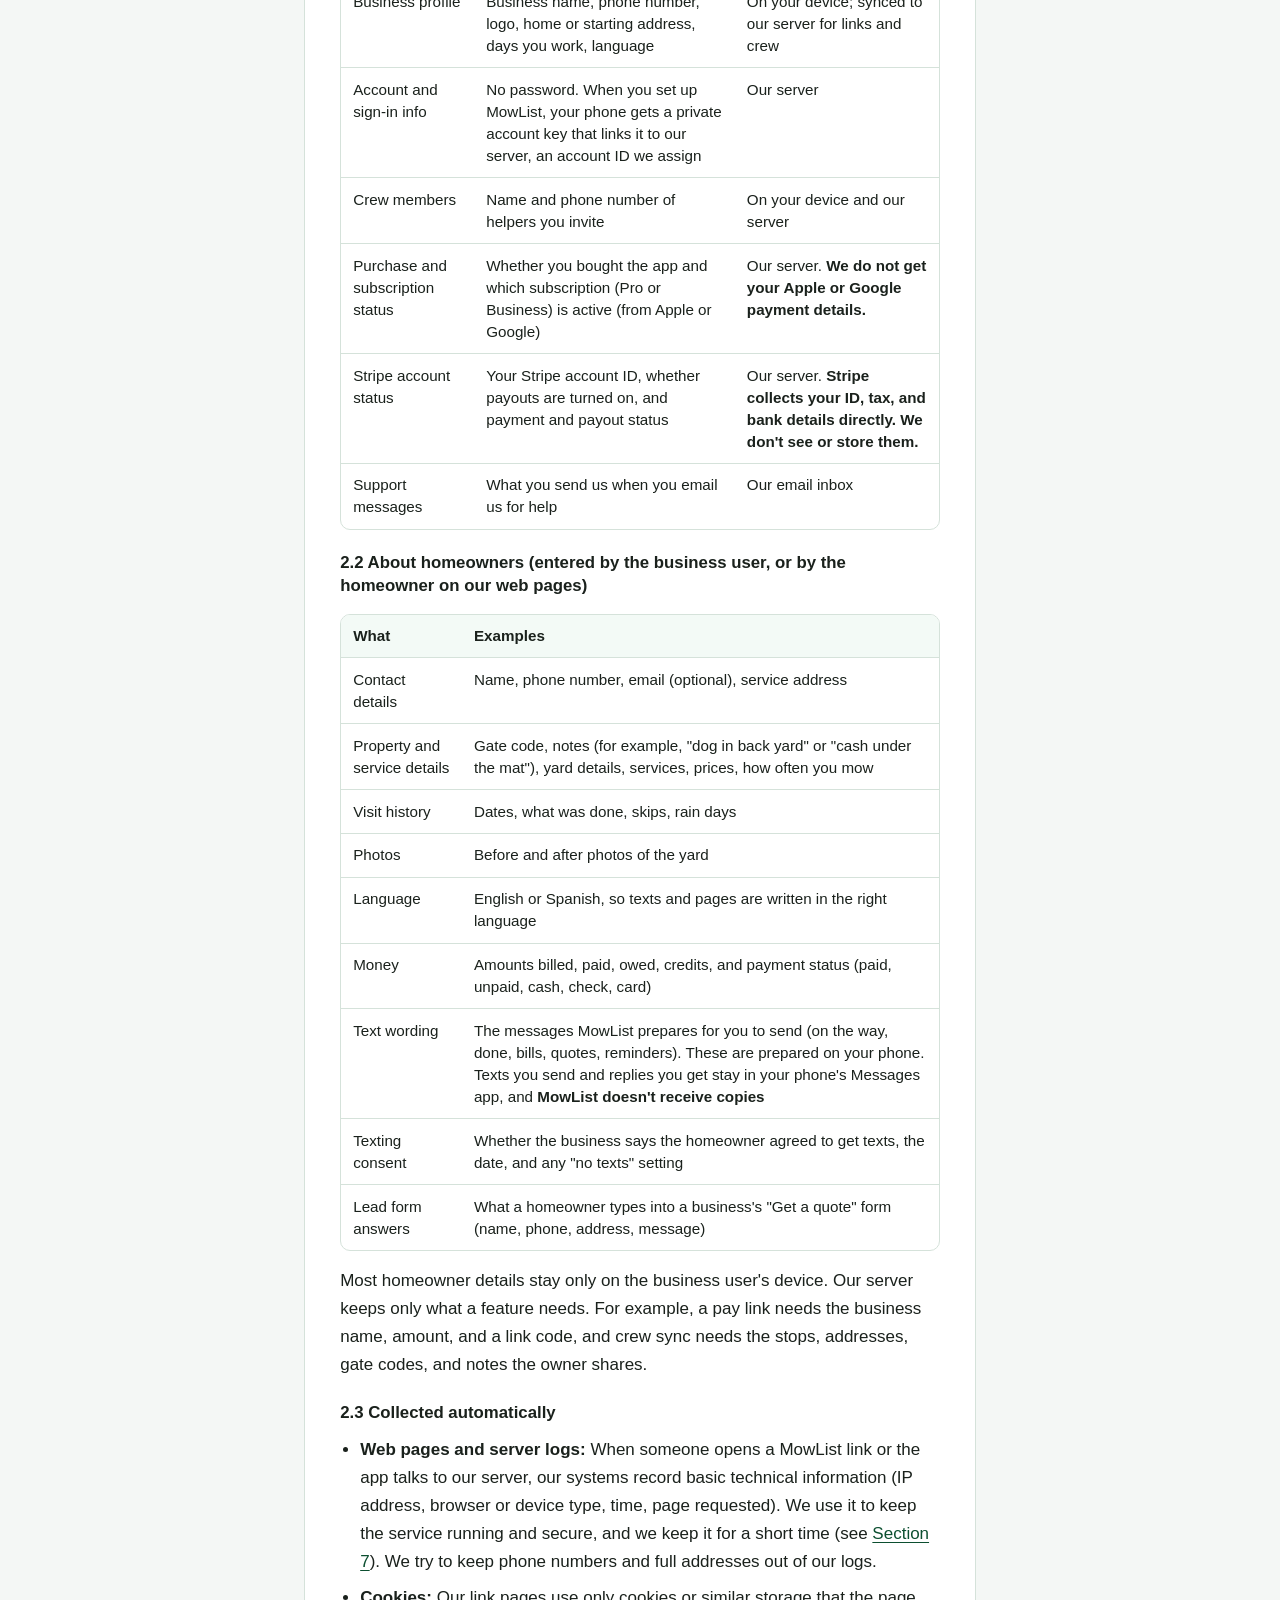
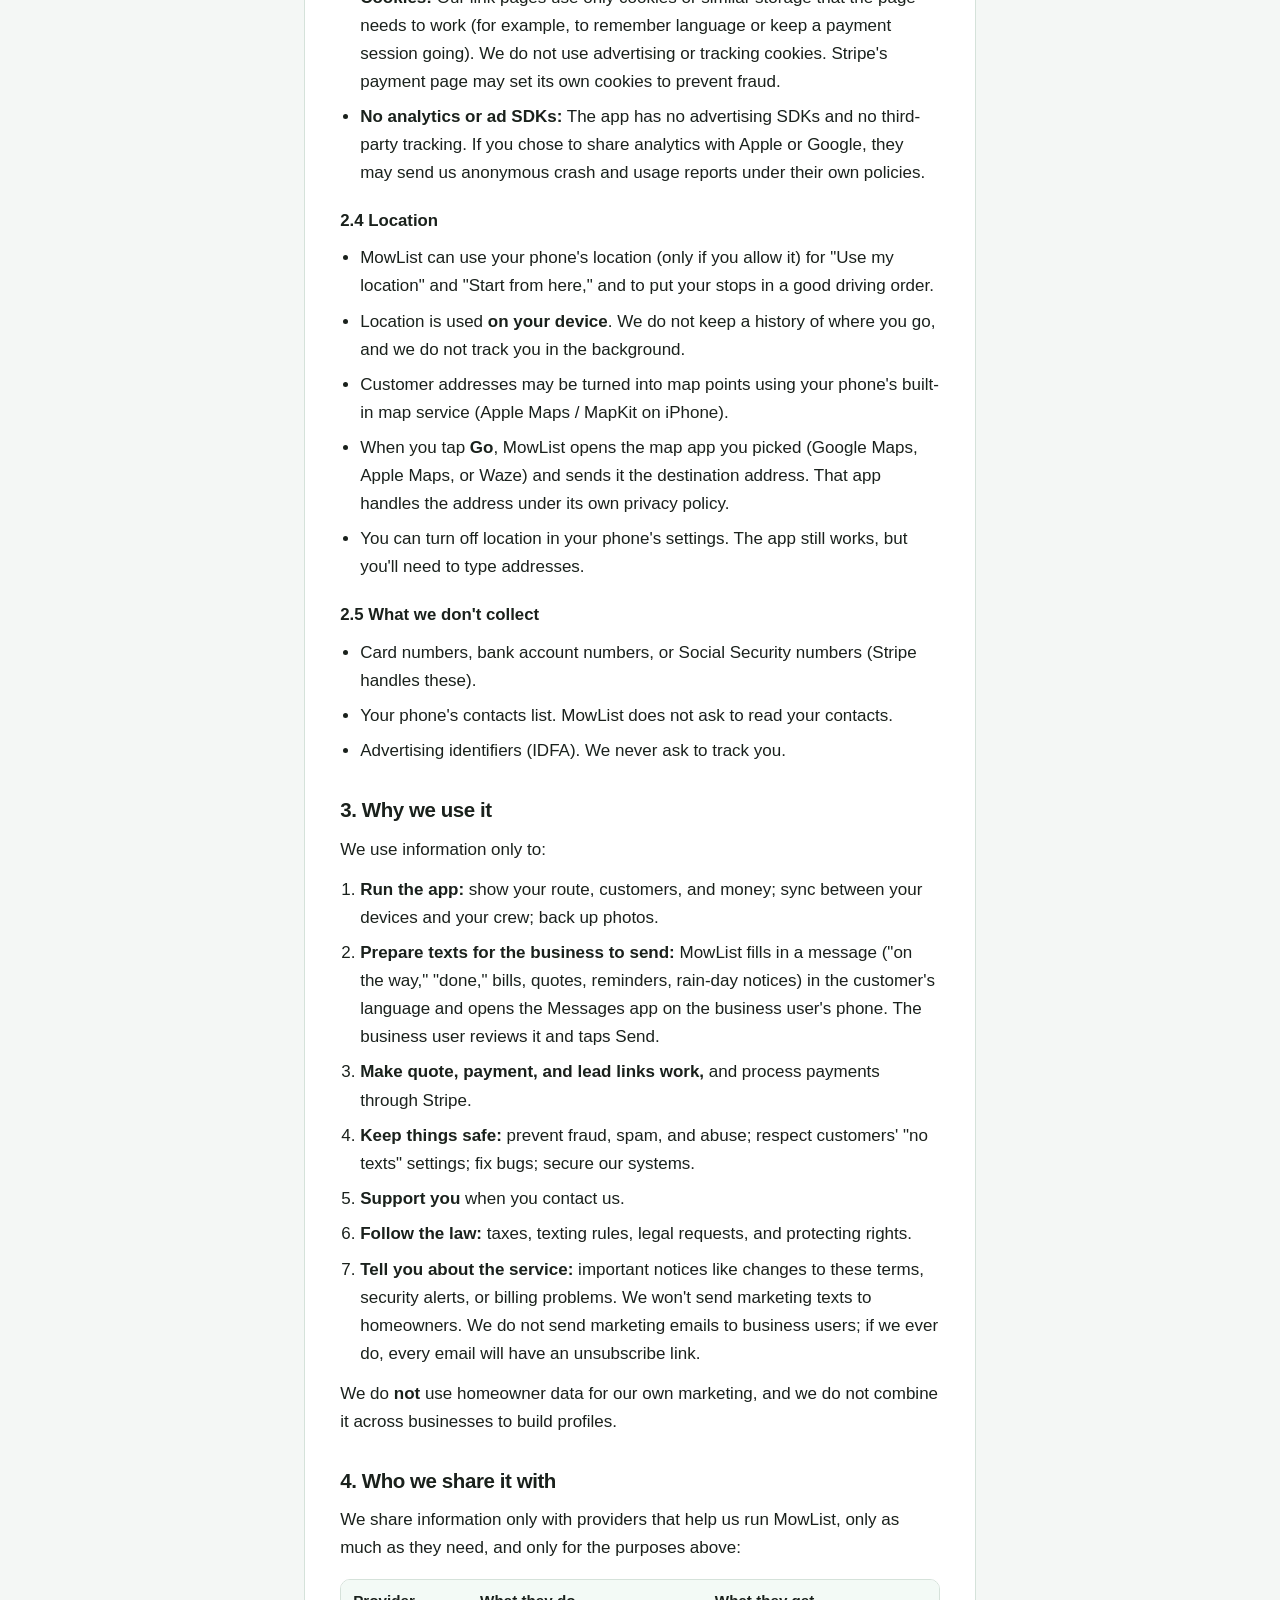
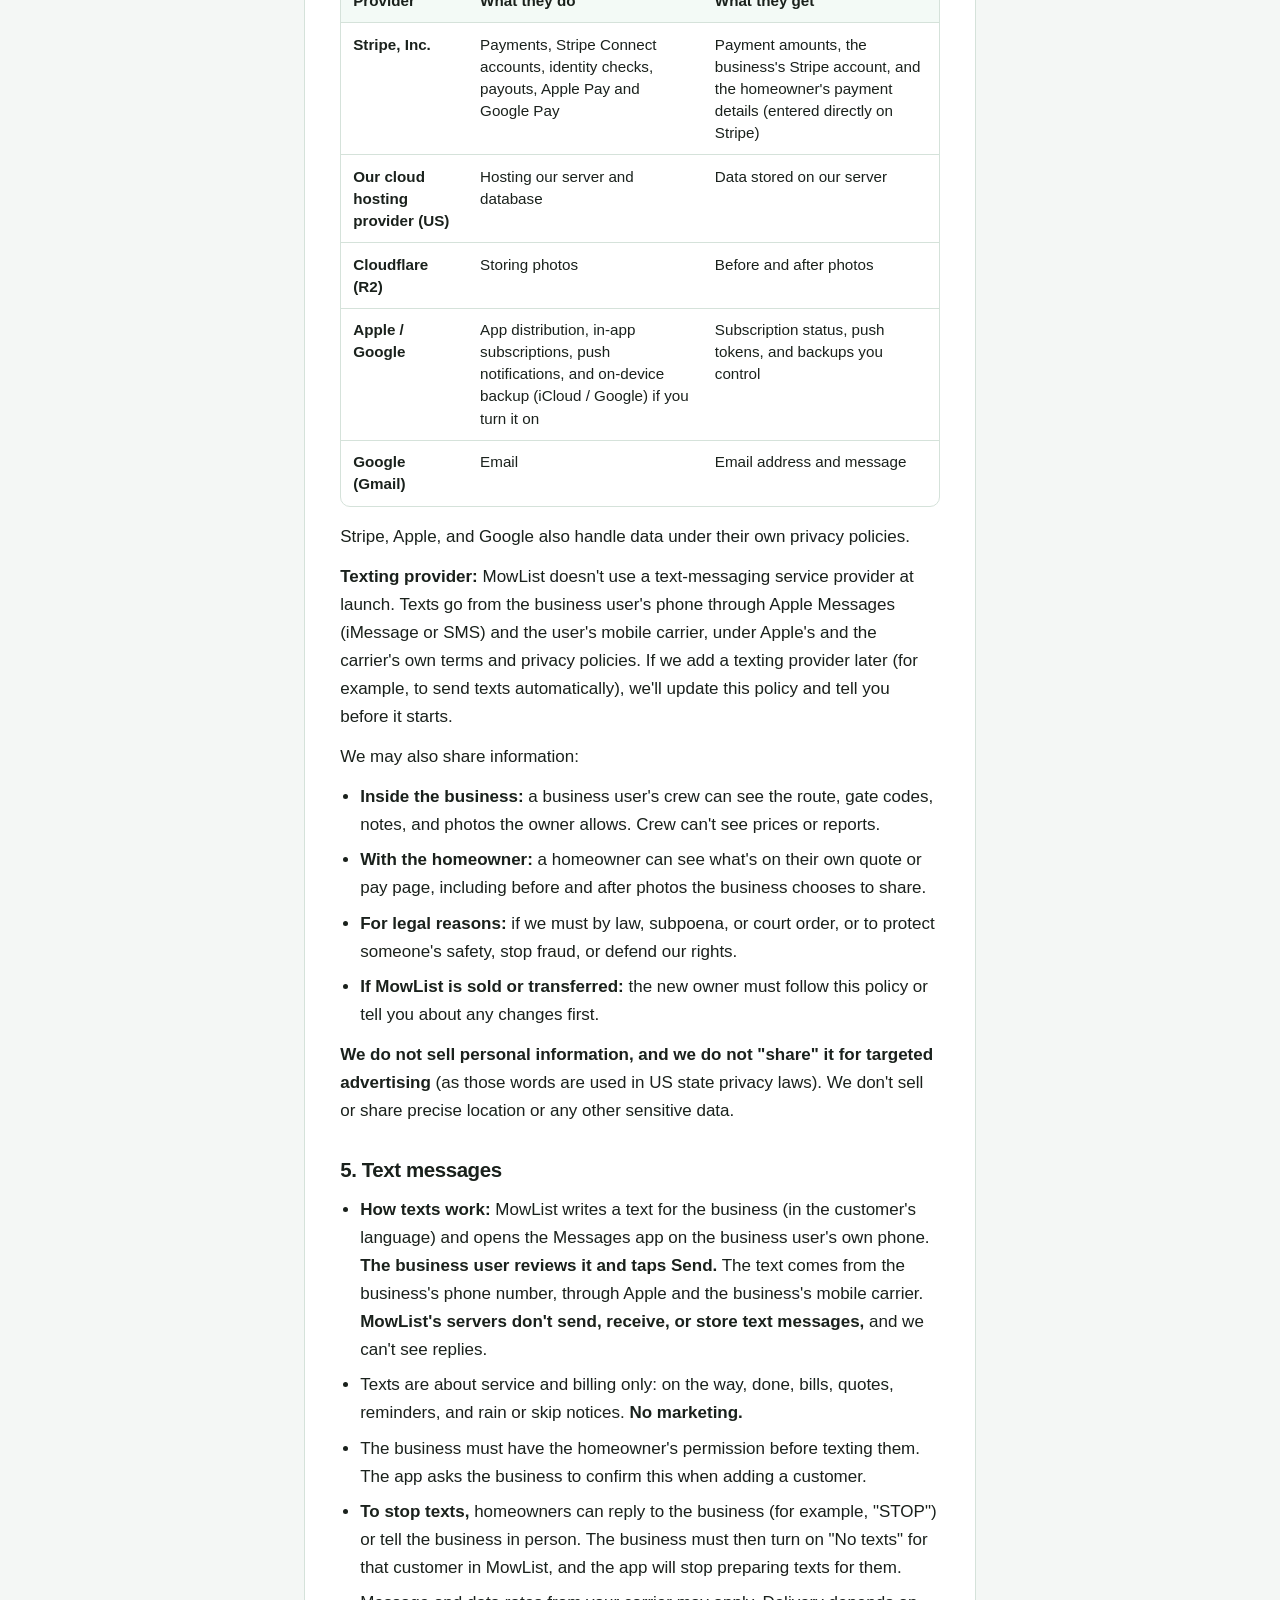
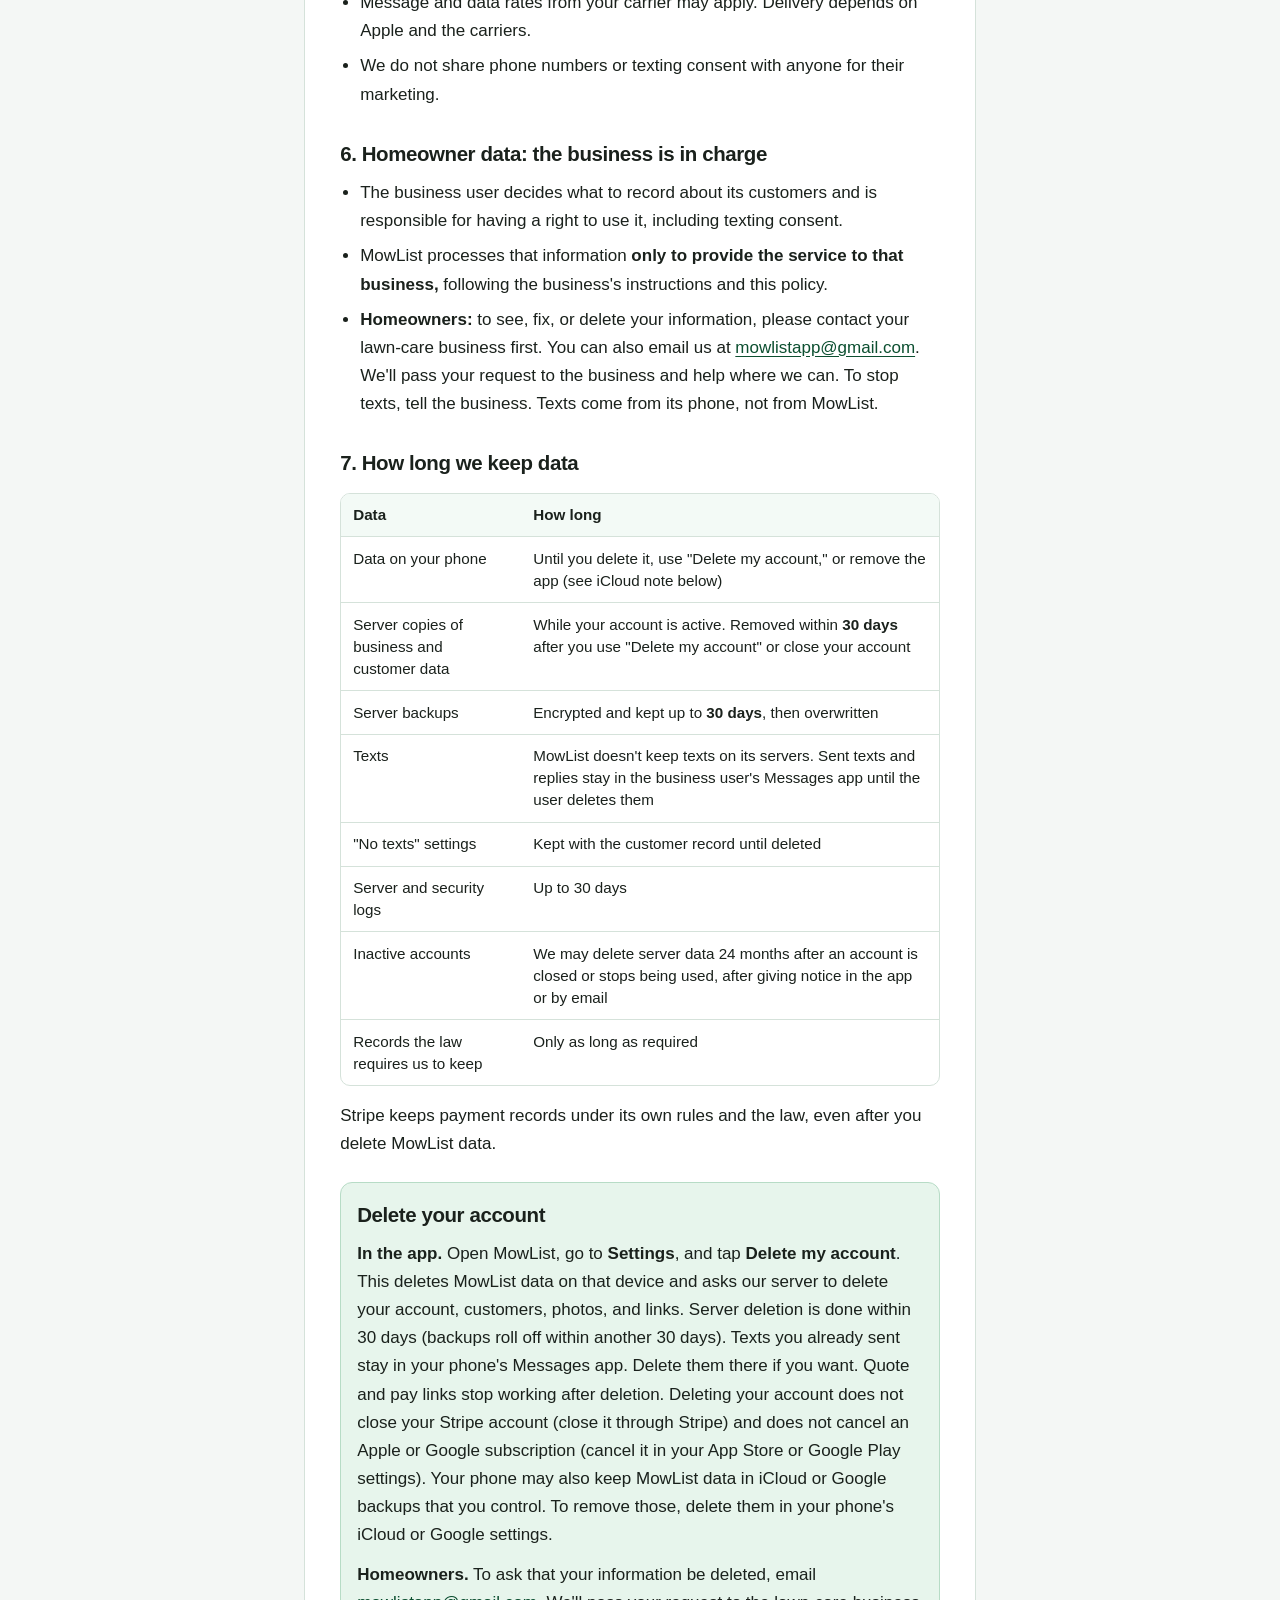
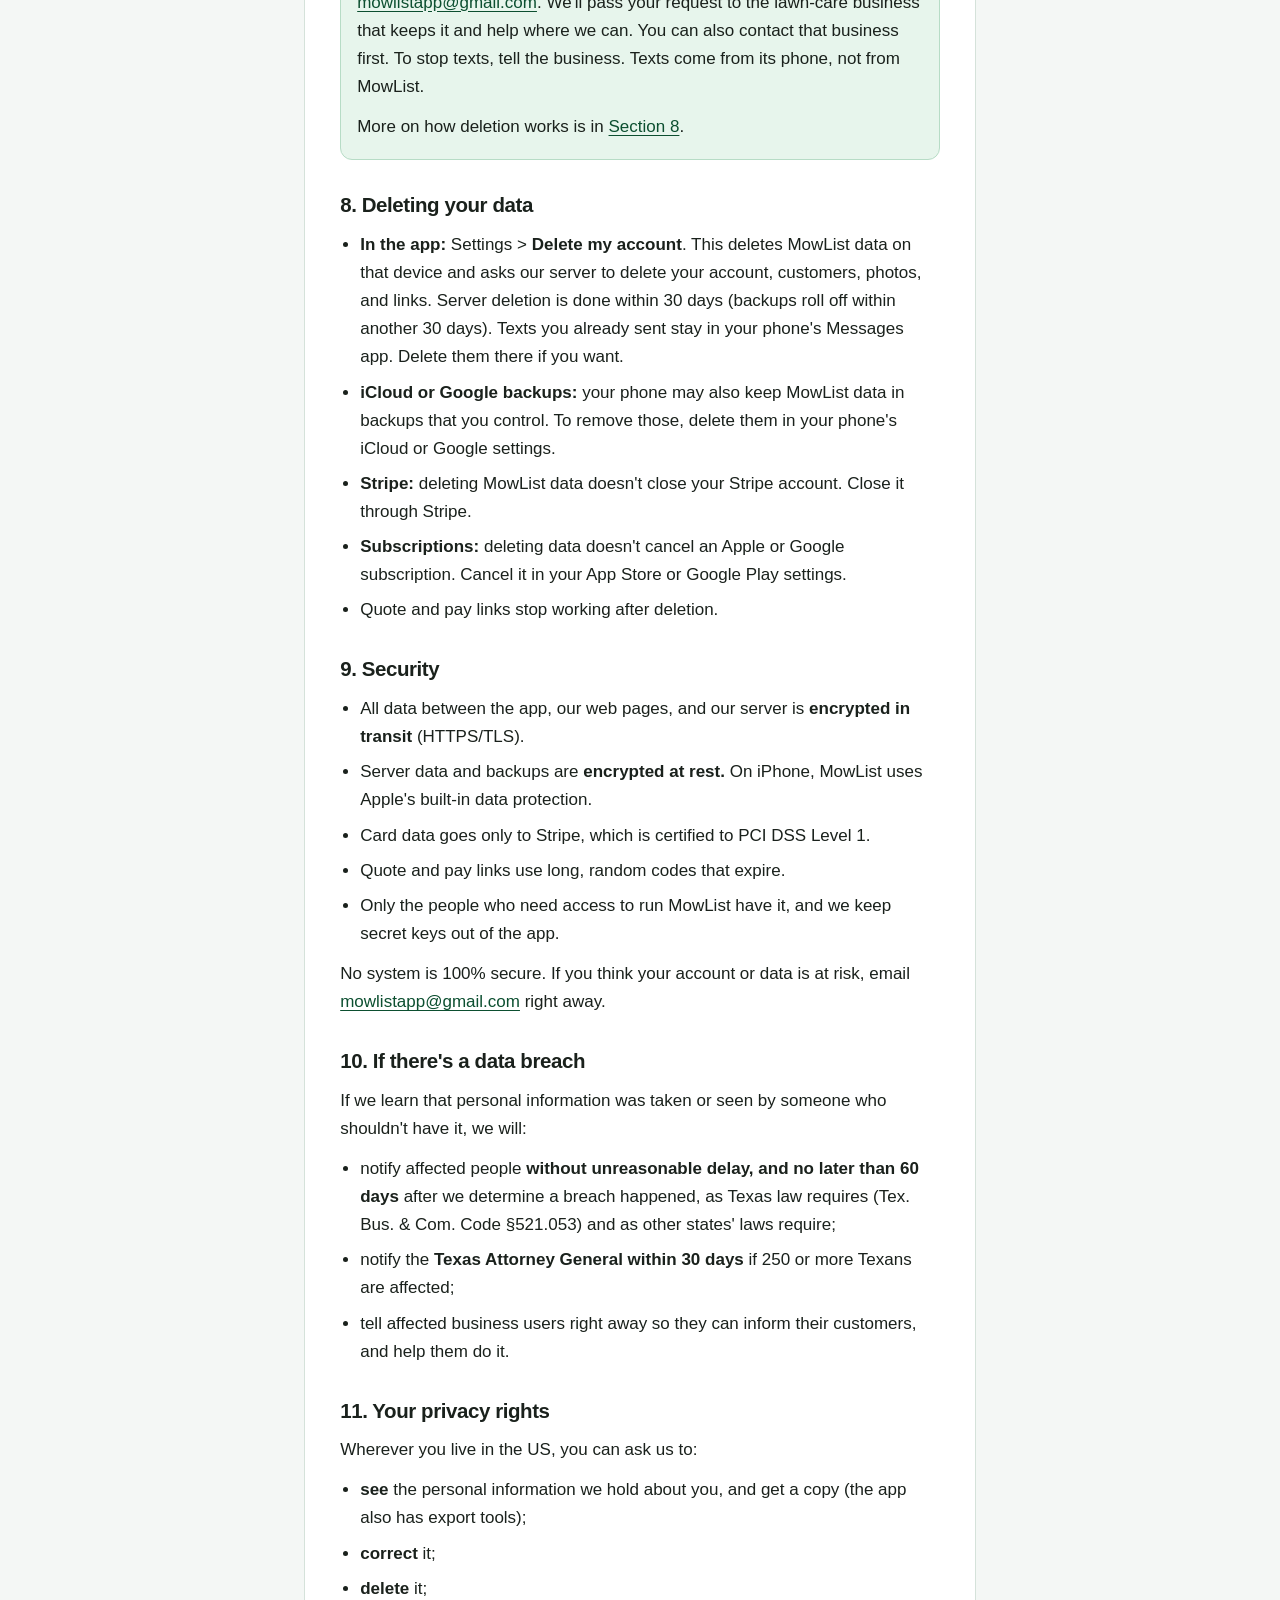
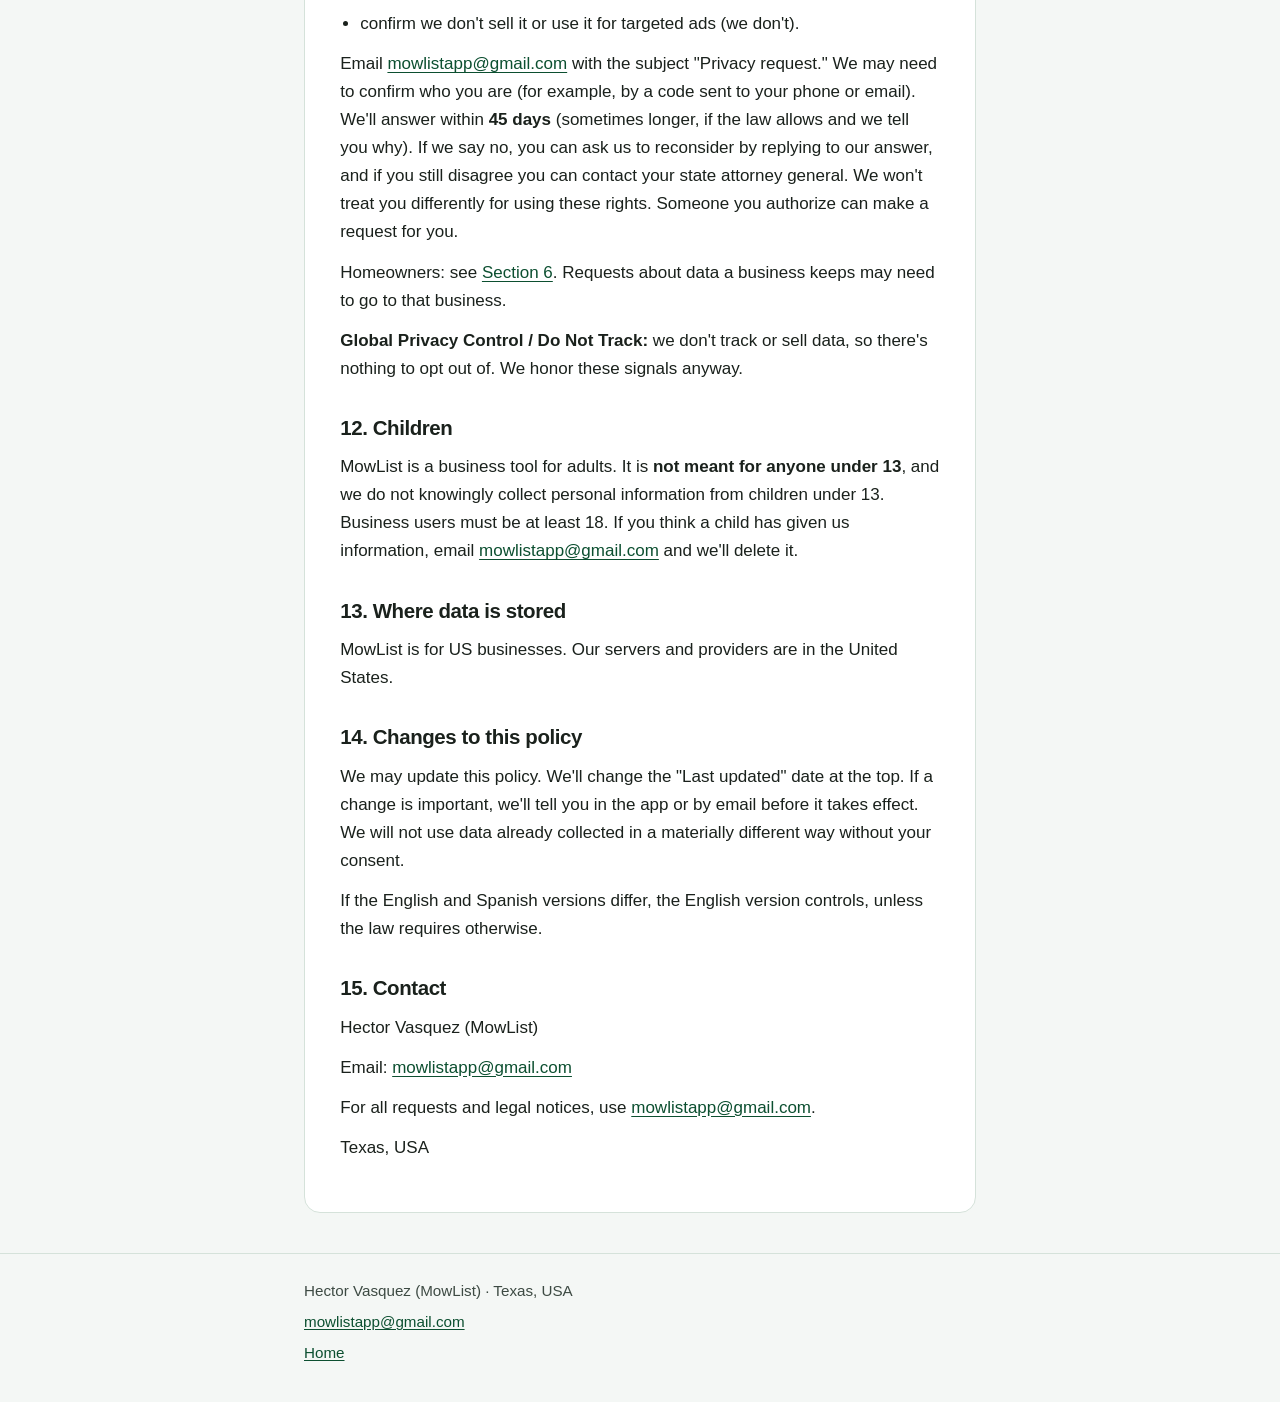
==== commit b321dbef: "Fill the published legal pages from the updated drafts Replace the remaining draft placeholders with" ====
--- a/privacy.html
+++ b/privacy.html
@@ -31,8 +31,8 @@
   <main id="content">
     <article class="paper wrap">
 <h1>MowList Privacy Policy</h1>
-<p><strong>Effective date:</strong> <span class="placeholder">[EFFECTIVE DATE]</span></p>
-<p><strong>Last updated:</strong> <span class="placeholder">[EFFECTIVE DATE]</span></p>
+<p><strong>Effective date:</strong> October 19, 2026</p>
+<p><strong>Last updated:</strong> October 19, 2026</p>
 <aside class="draft" role="note">
 <p>Draft. Not legal advice. Have a lawyer review before you publish.</p>
 </aside>
@@ -61,7 +61,7 @@
     <thead><tr><th scope="col">What</th><th scope="col">Examples</th><th scope="col">Where it's kept</th></tr></thead>
     <tbody>
     <tr><td>Business profile</td><td>Business name, phone number, logo, home or starting address, days you work, language</td><td>On your device; synced to our server for links and crew</td></tr>
-    <tr><td>Account and sign-in info</td><td><span class="placeholder">[SIGN-IN METHOD, e.g. phone number verification code]</span>, an account ID we assign</td><td>Our server</td></tr>
+    <tr><td>Account and sign-in info</td><td>No password. When you set up MowList, your phone gets a private account key that links it to our server, an account ID we assign</td><td>Our server</td></tr>
     <tr><td>Crew members</td><td>Name and phone number of helpers you invite</td><td>On your device and our server</td></tr>
     <tr><td>Purchase and subscription status</td><td>Whether you bought the app and which subscription (Pro or Business) is active (from Apple or Google)</td><td>Our server. <strong>We do not get your Apple or Google payment details.</strong></td></tr>
     <tr><td>Stripe account status</td><td>Your Stripe account ID, whether payouts are turned on, and payment and payout status</td><td>Our server. <strong>Stripe collects your ID, tax, and bank details directly. We don't see or store them.</strong></td></tr>
@@ -91,12 +91,12 @@
 <ul>
   <li><strong>Web pages and server logs:</strong> When someone opens a MowList link or the app talks to our server, our systems record basic technical information (IP address, browser or device type, time, page requested). We use it to keep the service running and secure, and we keep it for a short time (see <a href="#s7">Section 7</a>). We try to keep phone numbers and full addresses out of our logs.</li>
   <li><strong>Cookies:</strong> Our link pages use only cookies or similar storage that the page needs to work (for example, to remember language or keep a payment session going). We do not use advertising or tracking cookies. Stripe's payment page may set its own cookies to prevent fraud.</li>
-  <li><strong>No analytics or ad SDKs:</strong> The app has no advertising SDKs and no third-party tracking. <span class="placeholder">[IF YOU ADD A CRASH-REPORTING OR ANALYTICS TOOL, NAME IT HERE AND UPDATE THE APPLE PRIVACY LABELS.]</span> If you chose to share analytics with Apple or Google, they may send us anonymous crash and usage reports under their own policies.</li>
+  <li><strong>No analytics or ad SDKs:</strong> The app has no advertising SDKs and no third-party tracking. If you chose to share analytics with Apple or Google, they may send us anonymous crash and usage reports under their own policies.</li>
 </ul>
 <h3>2.4 Location</h3>
 <ul>
   <li>MowList can use your phone's location (only if you allow it) for "Use my location" and "Start from here," and to put your stops in a good driving order.</li>
-  <li>Location is used <strong>on your device</strong>. We do not keep a history of where you go, and we do not track you in the background. <span class="placeholder">[CONFIRM: IF LOCATION IS EVER SENT TO THE SERVER, UPDATE THIS SECTION AND THE APPLE LABELS.]</span></li>
+  <li>Location is used <strong>on your device</strong>. We do not keep a history of where you go, and we do not track you in the background.</li>
   <li>Customer addresses may be turned into map points using your phone's built-in map service (Apple Maps / MapKit on iPhone).</li>
   <li>When you tap <strong>Go</strong>, MowList opens the map app you picked (Google Maps, Apple Maps, or Waze) and sends it the destination address. That app handles the address under its own privacy policy.</li>
   <li>You can turn off location in your phone's settings. The app still works, but you'll need to type addresses.</li>
@@ -104,7 +104,7 @@
 <h3>2.5 What we don't collect</h3>
 <ul>
   <li>Card numbers, bank account numbers, or Social Security numbers (Stripe handles these).</li>
-  <li>Your phone's contacts list, unless you choose a contact to import <span class="placeholder">[CONFIRM IF CONTACT IMPORT IS BUILT]</span>.</li>
+  <li>Your phone's contacts list. MowList does not ask to read your contacts.</li>
   <li>Advertising identifiers (IDFA). We never ask to track you.</li>
 </ul>
 <h2 id="s3">3. Why we use it</h2>
@@ -116,7 +116,7 @@
   <li><strong>Keep things safe:</strong> prevent fraud, spam, and abuse; respect customers' "no texts" settings; fix bugs; secure our systems.</li>
   <li><strong>Support you</strong> when you contact us.</li>
   <li><strong>Follow the law:</strong> taxes, texting rules, legal requests, and protecting rights.</li>
-  <li><strong>Tell you about the service:</strong> important notices like changes to these terms, security alerts, or billing problems. We won't send marketing texts to homeowners. <span class="placeholder">[IF YOU EVER EMAIL BUSINESS USERS ABOUT NEW FEATURES, SAY SO HERE AND OFFER AN UNSUBSCRIBE.]</span></li>
+  <li><strong>Tell you about the service:</strong> important notices like changes to these terms, security alerts, or billing problems. We won't send marketing texts to homeowners. We do not send marketing emails to business users; if we ever do, every email will have an unsubscribe link.</li>
 </ol>
 <p>We do <strong>not</strong> use homeowner data for our own marketing, and we do not combine it across businesses to build profiles.</p>
 <h2 id="s4">4. Who we share it with</h2>
@@ -126,10 +126,10 @@
     <thead><tr><th scope="col">Provider</th><th scope="col">What they do</th><th scope="col">What they get</th></tr></thead>
     <tbody>
     <tr><td><strong>Stripe, Inc.</strong></td><td>Payments, Stripe Connect accounts, identity checks, payouts, Apple Pay and Google Pay</td><td>Payment amounts, the business's Stripe account, and the homeowner's payment details (entered directly on Stripe)</td></tr>
-    <tr><td><strong><span class="placeholder">[HOSTING PROVIDER]</span></strong></td><td>Hosting our server and database</td><td>Data stored on our server</td></tr>
-    <tr><td><strong><span class="placeholder">[PHOTO STORAGE PROVIDER]</span></strong></td><td>Storing photos</td><td>Before and after photos</td></tr>
+    <tr><td><strong>Our cloud hosting provider (US)</strong></td><td>Hosting our server and database</td><td>Data stored on our server</td></tr>
+    <tr><td><strong>Cloudflare (R2)</strong></td><td>Storing photos</td><td>Before and after photos</td></tr>
     <tr><td><strong>Apple / Google</strong></td><td>App distribution, in-app subscriptions, push notifications, and on-device backup (iCloud / Google) if you turn it on</td><td>Subscription status, push tokens, and backups you control</td></tr>
-    <tr><td><strong><span class="placeholder">[EMAIL PROVIDER, IF USED FOR SUPPORT OR RECEIPTS]</span></strong></td><td>Email</td><td>Email address and message</td></tr>
+    <tr><td><strong>Google (Gmail)</strong></td><td>Email</td><td>Email address and message</td></tr>
     </tbody>
   </table>
 </div>
@@ -168,8 +168,8 @@
     <tr><td>Server backups</td><td>Encrypted and kept up to <strong>30 days</strong>, then overwritten</td></tr>
     <tr><td>Texts</td><td>MowList doesn't keep texts on its servers. Sent texts and replies stay in the business user's Messages app until the user deletes them</td></tr>
     <tr><td>"No texts" settings</td><td>Kept with the customer record until deleted</td></tr>
-    <tr><td>Server and security logs</td><td>Up to <span class="placeholder">[SERVER LOG RETENTION, e.g. 30]</span> days</td></tr>
-    <tr><td>Inactive accounts</td><td><span class="placeholder">[INACTIVE ACCOUNT RULE, e.g. we may delete server data after 24 months without sign-in, after emailing a warning]</span></td></tr>
+    <tr><td>Server and security logs</td><td>Up to 30 days</td></tr>
+    <tr><td>Inactive accounts</td><td>We may delete server data 24 months after an account is closed or stops being used, after giving notice in the app or by email</td></tr>
     <tr><td>Records the law requires us to keep</td><td>Only as long as required</td></tr>
     </tbody>
   </table>
@@ -219,14 +219,14 @@
 <h2 id="s12">12. Children</h2>
 <p>MowList is a business tool for adults. It is <strong>not meant for anyone under 13</strong>, and we do not knowingly collect personal information from children under 13. Business users must be at least 18. If you think a child has given us information, email <a href="mailto:mowlistapp@gmail.com">mowlistapp@gmail.com</a> and we'll delete it.</p>
 <h2 id="s13">13. Where data is stored</h2>
-<p>MowList is for US businesses. Our servers and providers are in the United States <span class="placeholder">[CONFIRM HOSTING REGION]</span>.</p>
+<p>MowList is for US businesses. Our servers and providers are in the United States.</p>
 <h2 id="s14">14. Changes to this policy</h2>
 <p>We may update this policy. We'll change the "Last updated" date at the top. If a change is important, we'll tell you in the app or by email before it takes effect. We will not use data already collected in a materially different way without your consent.</p>
 <p>If the English and Spanish versions differ, the English version controls, unless the law requires otherwise.</p>
 <h2 id="s15">15. Contact</h2>
 <p>Hector Vasquez (MowList)</p>
 <p>Email: <a href="mailto:mowlistapp@gmail.com">mowlistapp@gmail.com</a></p>
-<p>Mailing address: <span class="placeholder">[MAILING ADDRESS — OPTIONAL; ADD IF YOU HAVE ONE FOR LEGAL NOTICES]</span></p>
+<p>For all requests and legal notices, use <a href="mailto:mowlistapp@gmail.com">mowlistapp@gmail.com</a>.</p>
 <p>Texas, USA</p>
     </article>
   </main>
